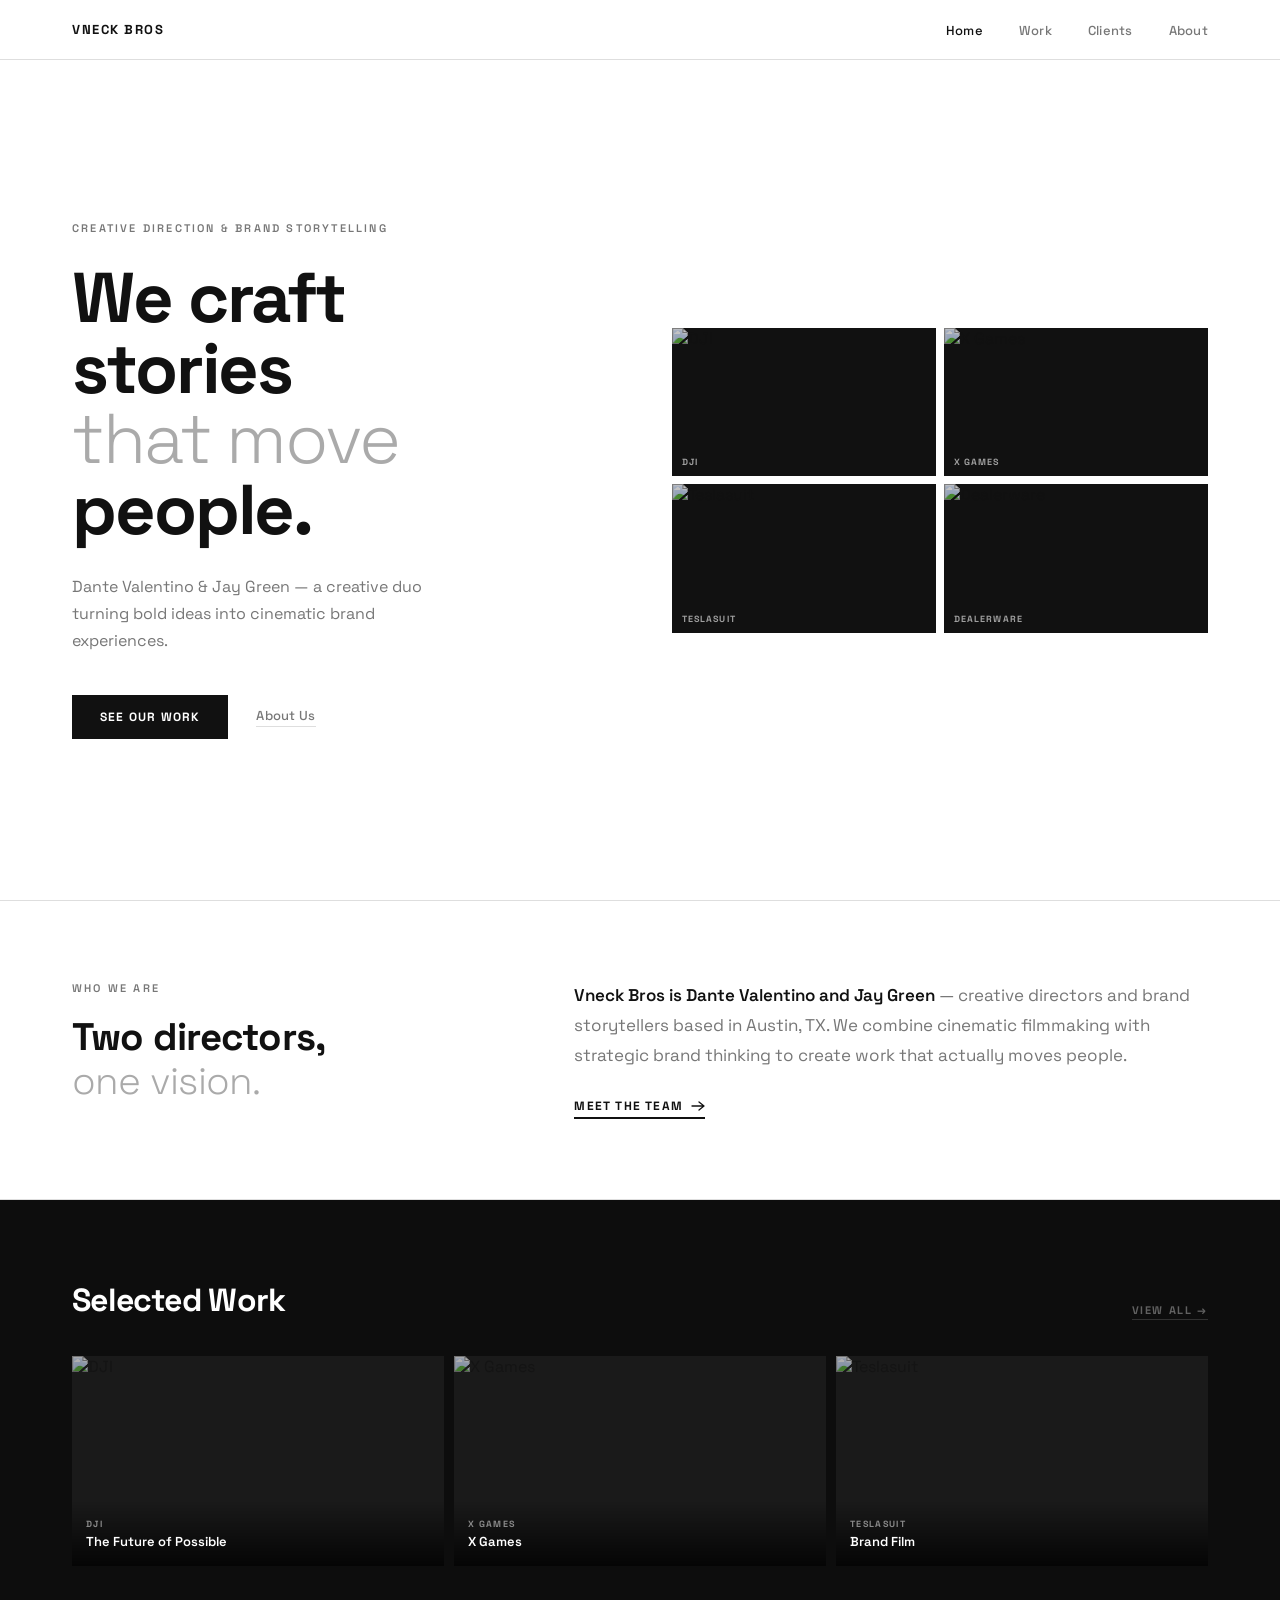
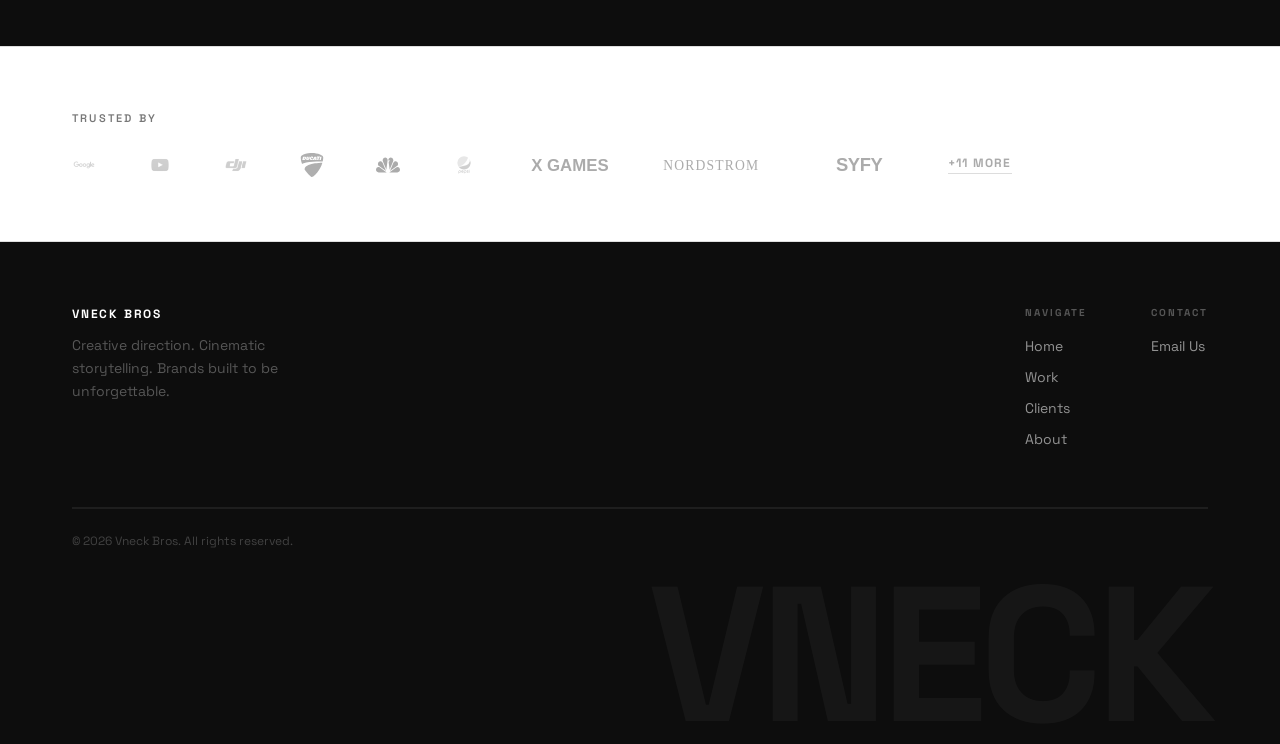
==== index.html @ 30e52bbb "Full redesign: clean minimal portfolio, remove all forms and glow effects - Complete CSS rewrite: wh" ====
<!DOCTYPE html>
<html lang="en">
<head>
  <meta charset="UTF-8">
  <meta name="viewport" content="width=device-width, initial-scale=1.0">
  <title>Vneck Bros — Creative Direction & Brand Storytelling</title>
  <meta name="description" content="Dante Valentino & Jay Green. Creative directors making brands unforgettable.">
  <link rel="stylesheet" href="assets/css/style.css">
</head>
<body>

  <nav class="nav">
    <a href="index.html" class="nav__logo">Vneck Bros</a>
    <ul class="nav__links">
      <li><a href="index.html" class="active">Home</a></li>
      <li><a href="portfolio.html">Work</a></li>
      <li><a href="clients.html">Clients</a></li>
      <li><a href="about.html">About</a></li>
    </ul>
  </nav>

  <!-- HERO -->
  <section class="hero">
    <div class="hero__left">
      <p class="hero__eyebrow fade-up">Creative Direction &amp; Brand Storytelling</p>
      <h1 class="hero__title fade-up">
        We craft<br>
        stories<br>
        <span class="thin">that move</span><br>
        people.
      </h1>
      <p class="hero__sub fade-up">Dante Valentino &amp; Jay Green — a creative duo turning bold ideas into cinematic brand experiences.</p>
      <div class="hero__cta fade-up">
        <a href="portfolio.html" class="btn-solid">See Our Work</a>
        <a href="about.html" class="btn-link">About Us</a>
      </div>
    </div>

    <!-- 2×2 video tiles -->
    <div class="hero__tiles">
      <div class="hero__tile" data-video-id="F3RugNt7uzo" data-title="The Future of Possible" data-client="DJI">
        <img src="https://img.youtube.com/vi/F3RugNt7uzo/mqdefault.jpg" alt="DJI">
        <span class="hero__tile__tag">DJI</span>
        <div class="hero__tile__play">
          <div class="hero__tile__play-btn">
            <svg width="10" height="12" viewBox="0 0 10 12" fill="white"><path d="M1 1l8 5-8 5V1z"/></svg>
          </div>
        </div>
      </div>
      <div class="hero__tile" data-video-id="HPTzClHEFZc" data-title="X Games" data-client="X Games">
        <img src="https://img.youtube.com/vi/HPTzClHEFZc/mqdefault.jpg" alt="X Games">
        <span class="hero__tile__tag">X Games</span>
        <div class="hero__tile__play">
          <div class="hero__tile__play-btn">
            <svg width="10" height="12" viewBox="0 0 10 12" fill="white"><path d="M1 1l8 5-8 5V1z"/></svg>
          </div>
        </div>
      </div>
      <div class="hero__tile" data-video-id="FllWOGpF6s0" data-title="Brand Film" data-client="Teslasuit">
        <img src="https://img.youtube.com/vi/FllWOGpF6s0/mqdefault.jpg" alt="Teslasuit">
        <span class="hero__tile__tag">Teslasuit</span>
        <div class="hero__tile__play">
          <div class="hero__tile__play-btn">
            <svg width="10" height="12" viewBox="0 0 10 12" fill="white"><path d="M1 1l8 5-8 5V1z"/></svg>
          </div>
        </div>
      </div>
      <div class="hero__tile" data-video-id="M1_N49BxUBM" data-title="Sizzle Reel" data-client="Dealerware">
        <img src="https://img.youtube.com/vi/M1_N49BxUBM/mqdefault.jpg" alt="Dealerware">
        <span class="hero__tile__tag">Dealerware</span>
        <div class="hero__tile__play">
          <div class="hero__tile__play-btn">
            <svg width="10" height="12" viewBox="0 0 10 12" fill="white"><path d="M1 1l8 5-8 5V1z"/></svg>
          </div>
        </div>
      </div>
    </div>
  </section>

  <!-- ABOUT STRIP -->
  <section class="about-strip">
    <div class="about-strip__inner">
      <div>
        <p class="sec-label fade-up">Who We Are</p>
        <h2 class="about-strip__heading fade-up">
          Two directors,<br>
          <span class="thin">one vision.</span>
        </h2>
      </div>
      <div class="about-strip__right">
        <p class="fade-up"><strong>Vneck Bros is Dante Valentino and Jay Green</strong> — creative directors and brand storytellers based in Austin, TX. We combine cinematic filmmaking with strategic brand thinking to create work that actually moves people.</p>
        <a href="about.html" class="about-strip__more fade-up">
          Meet the team
          <svg width="14" height="10" viewBox="0 0 14 10" fill="none"><path d="M1 5h12M8 1l5 4-5 4" stroke="currentColor" stroke-width="1.3" stroke-linecap="round" stroke-linejoin="round"/></svg>
        </a>
      </div>
    </div>
  </section>

  <!-- WORK (dark) -->
  <section class="work-section">
    <div class="work-section__inner">
      <div class="work-header">
        <h2 class="work-header__title">Selected Work</h2>
        <a href="portfolio.html" class="work-header__all">View All →</a>
      </div>
      <div class="work-grid">

        <div class="vcard" data-video-id="F3RugNt7uzo" data-title="The Future of Possible" data-client="DJI">
          <img src="https://img.youtube.com/vi/F3RugNt7uzo/maxresdefault.jpg" alt="DJI" loading="lazy">
          <div class="vcard__overlay">
            <div class="vcard__play-btn">
              <svg width="12" height="14" viewBox="0 0 12 14" fill="white"><path d="M1 1l10 6-10 6V1z"/></svg>
            </div>
          </div>
          <div class="vcard__info">
            <div class="vcard__client">DJI</div>
            <div class="vcard__title">The Future of Possible</div>
          </div>
        </div>

        <div class="vcard" data-video-id="HPTzClHEFZc" data-title="X Games" data-client="X Games">
          <img src="https://img.youtube.com/vi/HPTzClHEFZc/maxresdefault.jpg" alt="X Games" loading="lazy">
          <div class="vcard__overlay">
            <div class="vcard__play-btn">
              <svg width="12" height="14" viewBox="0 0 12 14" fill="white"><path d="M1 1l10 6-10 6V1z"/></svg>
            </div>
          </div>
          <div class="vcard__info">
            <div class="vcard__client">X Games</div>
            <div class="vcard__title">X Games</div>
          </div>
        </div>

        <div class="vcard" data-video-id="FllWOGpF6s0" data-title="Brand Film" data-client="Teslasuit">
          <img src="https://img.youtube.com/vi/FllWOGpF6s0/maxresdefault.jpg" alt="Teslasuit" loading="lazy">
          <div class="vcard__overlay">
            <div class="vcard__play-btn">
              <svg width="12" height="14" viewBox="0 0 12 14" fill="white"><path d="M1 1l10 6-10 6V1z"/></svg>
            </div>
          </div>
          <div class="vcard__info">
            <div class="vcard__client">Teslasuit</div>
            <div class="vcard__title">Brand Film</div>
          </div>
        </div>

      </div>
    </div>
  </section>

  <!-- CLIENTS STRIP -->
  <section class="clients-strip">
    <div class="clients-strip__inner">
      <p class="sec-label fade-up">Trusted By</p>
      <div class="clients-strip__row fade-up">
        <img src="assets/images/logos/google.jpg" alt="Google">
        <img src="assets/images/logos/youtube.jpg" alt="YouTube">
        <img src="assets/images/logos/dji.jpg" alt="DJI">
        <img src="assets/images/logos/ducati.svg" alt="Ducati">
        <img src="assets/images/logos/nbc.svg" alt="NBC">
        <img src="assets/images/logos/pepsi.jpg" alt="Pepsi">
        <img src="assets/images/logos/xgames.svg" alt="X Games">
        <img src="assets/images/logos/nordstrom.svg" alt="Nordstrom">
        <img src="assets/images/logos/syfy.svg" alt="Syfy">
        <a href="clients.html" style="font-size:12px;font-weight:700;letter-spacing:0.1em;text-transform:uppercase;color:#aaa;white-space:nowrap;border-bottom:1px solid #ddd;padding-bottom:2px;">+11 more</a>
      </div>
    </div>
  </section>

  <!-- FOOTER -->
  <footer class="footer">
    <div class="footer__inner">
      <div class="footer__top">
        <div>
          <div class="footer__brand">Vneck Bros</div>
          <p class="footer__tagline">Creative direction. Cinematic storytelling. Brands built to be unforgettable.</p>
        </div>
        <div class="footer__cols">
          <div class="footer__col">
            <h4>Navigate</h4>
            <ul>
              <li><a href="index.html">Home</a></li>
              <li><a href="portfolio.html">Work</a></li>
              <li><a href="clients.html">Clients</a></li>
              <li><a href="about.html">About</a></li>
            </ul>
          </div>
          <div class="footer__col">
            <h4>Contact</h4>
            <ul>
              <li><a href="mailto:dantevalentino.tv@gmail.com">Email Us</a></li>
            </ul>
          </div>
        </div>
      </div>
      <div class="footer__bottom">
        <p class="footer__copy">&copy; 2026 Vneck Bros. All rights reserved.</p>
      </div>
    </div>
    <div class="footer__wordmark">VNECK</div>
  </footer>

  <!-- VIDEO MODAL -->
  <div class="modal-overlay" id="videoModal">
    <div class="modal">
      <button class="modal__close" id="modalClose">
        <svg width="14" height="14" viewBox="0 0 14 14" fill="none"><path d="M1 1l12 12M13 1L1 13" stroke="currentColor" stroke-width="1.5" stroke-linecap="round"/></svg>
      </button>
      <div class="modal__video">
        <iframe id="modalIframe" allowfullscreen allow="autoplay; fullscreen"></iframe>
      </div>
      <div class="modal__meta">
        <span id="modalTitle" class="modal__title"></span>
        <span id="modalClient" class="modal__client"></span>
      </div>
    </div>
  </div>

  <script src="assets/js/main.js"></script>
</body>
</html>
---- assets/css/style.css ----
/* ============================================
   VNECK BROS — CLEAN PORTFOLIO
   ============================================ */

@import url('https://fonts.googleapis.com/css2?family=Space+Grotesk:wght@300;400;500;600;700&display=swap');

:root {
  --black: #111;
  --white: #fff;
  --off: #f6f6f4;
  --muted: #777;
  --border: #dedede;
  --dark: #0d0d0d;
  --font: 'Space Grotesk', system-ui, sans-serif;
  --max-w: 1260px;
  --nav-h: 60px;
  --pad: 72px;
}

/* RESET */
*, *::before, *::after { box-sizing: border-box; margin: 0; padding: 0; }
html { font-size: 16px; scroll-behavior: smooth; }
body {
  font-family: var(--font);
  color: var(--black);
  background: var(--white);
  -webkit-font-smoothing: antialiased;
  overflow-x: hidden;
}
a { color: inherit; text-decoration: none; }
img { display: block; max-width: 100%; }
button { font-family: var(--font); cursor: pointer; border: none; background: none; }

/* ============================================
   NAV
   ============================================ */

.nav {
  position: fixed;
  top: 0; left: 0; right: 0;
  z-index: 100;
  height: var(--nav-h);
  display: flex;
  align-items: center;
  justify-content: space-between;
  padding: 0 var(--pad);
  background: rgba(255,255,255,0.97);
  backdrop-filter: blur(8px);
  border-bottom: 1px solid var(--border);
}

.nav__logo {
  font-size: 13px;
  font-weight: 700;
  letter-spacing: 0.12em;
  text-transform: uppercase;
}

.nav__links {
  display: flex;
  gap: 36px;
  list-style: none;
}

.nav__links a {
  font-size: 13px;
  font-weight: 500;
  color: var(--muted);
  letter-spacing: 0.02em;
  transition: color 0.2s;
}

.nav__links a:hover,
.nav__links a.active {
  color: var(--black);
}

/* ============================================
   HOME HERO
   ============================================ */

.hero {
  min-height: 100vh;
  display: grid;
  grid-template-columns: 1fr 1fr;
  align-items: center;
  gap: 64px;
  padding: calc(var(--nav-h) + 80px) var(--pad) 80px;
  max-width: calc(var(--max-w) + var(--pad) * 2);
  margin: 0 auto;
}

.hero__eyebrow {
  font-size: 11px;
  font-weight: 600;
  letter-spacing: 0.2em;
  text-transform: uppercase;
  color: var(--muted);
  margin-bottom: 28px;
}

.hero__title {
  font-size: clamp(52px, 5.5vw, 88px);
  font-weight: 700;
  line-height: 1.0;
  letter-spacing: -0.03em;
}

.hero__title .thin {
  font-weight: 300;
  color: #aaa;
}

.hero__sub {
  margin-top: 28px;
  font-size: 16px;
  color: var(--muted);
  line-height: 1.7;
  max-width: 360px;
}

.hero__cta {
  margin-top: 40px;
  display: flex;
  align-items: center;
  gap: 28px;
}

.btn-solid {
  display: inline-flex;
  align-items: center;
  gap: 8px;
  font-size: 12px;
  font-weight: 700;
  letter-spacing: 0.1em;
  text-transform: uppercase;
  background: var(--black);
  color: var(--white);
  padding: 14px 28px;
  transition: background 0.2s;
}

.btn-solid:hover { background: #333; }

.btn-link {
  font-size: 13px;
  font-weight: 500;
  color: var(--muted);
  letter-spacing: 0.02em;
  border-bottom: 1px solid var(--border);
  padding-bottom: 2px;
  transition: color 0.2s, border-color 0.2s;
}

.btn-link:hover { color: var(--black); border-color: var(--black); }

/* Hero right: 2x2 video tiles */
.hero__tiles {
  display: grid;
  grid-template-columns: 1fr 1fr;
  gap: 8px;
}

.hero__tile {
  position: relative;
  aspect-ratio: 16/9;
  overflow: hidden;
  cursor: pointer;
  background: #111;
}

.hero__tile img {
  width: 100%; height: 100%;
  object-fit: cover;
  opacity: 0.75;
  transition: opacity 0.3s, transform 0.45s;
}

.hero__tile:hover img { opacity: 1; transform: scale(1.05); }

.hero__tile__tag {
  position: absolute;
  bottom: 8px; left: 10px;
  font-size: 9px;
  font-weight: 700;
  letter-spacing: 0.12em;
  text-transform: uppercase;
  color: rgba(255,255,255,0.6);
}

.hero__tile__play {
  position: absolute;
  inset: 0;
  display: flex;
  align-items: center;
  justify-content: center;
  opacity: 0;
  transition: opacity 0.3s;
}

.hero__tile:hover .hero__tile__play { opacity: 1; }

.hero__tile__play-btn {
  width: 40px; height: 40px;
  border-radius: 50%;
  background: rgba(255,255,255,0.18);
  backdrop-filter: blur(8px);
  display: flex;
  align-items: center;
  justify-content: center;
}

/* ============================================
   SECTION LABEL
   ============================================ */

.sec-label {
  font-size: 11px;
  font-weight: 600;
  letter-spacing: 0.2em;
  text-transform: uppercase;
  color: var(--muted);
  margin-bottom: 20px;
}

/* ============================================
   ABOUT STRIP
   ============================================ */

.about-strip {
  border-top: 1px solid var(--border);
  border-bottom: 1px solid var(--border);
  padding: 80px var(--pad);
}

.about-strip__inner {
  max-width: var(--max-w);
  margin: 0 auto;
  display: grid;
  grid-template-columns: 1fr 1.5fr;
  gap: 80px;
  align-items: start;
}

.about-strip__heading {
  font-size: clamp(28px, 3vw, 44px);
  font-weight: 700;
  letter-spacing: -0.02em;
  line-height: 1.15;
}

.about-strip__heading .thin { font-weight: 300; color: #aaa; }

.about-strip__right p {
  font-size: 17px;
  line-height: 1.75;
  color: var(--muted);
}

.about-strip__right p strong { color: var(--black); font-weight: 600; }

.about-strip__more {
  display: inline-flex;
  align-items: center;
  gap: 8px;
  margin-top: 28px;
  font-size: 12px;
  font-weight: 700;
  letter-spacing: 0.1em;
  text-transform: uppercase;
  border-bottom: 2px solid var(--black);
  padding-bottom: 3px;
  transition: opacity 0.2s;
}

.about-strip__more:hover { opacity: 0.5; }

/* ============================================
   WORK SECTION (dark)
   ============================================ */

.work-section {
  background: var(--dark);
  padding: 80px var(--pad);
}

.work-section__inner {
  max-width: var(--max-w);
  margin: 0 auto;
}

.work-header {
  display: flex;
  justify-content: space-between;
  align-items: flex-end;
  margin-bottom: 36px;
}

.work-header__title {
  font-size: clamp(22px, 2.5vw, 36px);
  font-weight: 700;
  color: #fff;
  letter-spacing: -0.02em;
}

.work-header__all {
  font-size: 11px;
  font-weight: 700;
  letter-spacing: 0.15em;
  text-transform: uppercase;
  color: rgba(255,255,255,0.35);
  border-bottom: 1px solid rgba(255,255,255,0.15);
  padding-bottom: 2px;
  transition: color 0.2s;
}

.work-header__all:hover { color: rgba(255,255,255,0.8); }

.work-grid {
  display: grid;
  grid-template-columns: repeat(3, 1fr);
  gap: 10px;
}

/* ============================================
   VIDEO CARD
   ============================================ */

.vcard {
  position: relative;
  aspect-ratio: 16/9;
  overflow: hidden;
  cursor: pointer;
  background: #1a1a1a;
}

.vcard img {
  width: 100%; height: 100%;
  object-fit: cover;
  opacity: 0.65;
  transition: opacity 0.3s, transform 0.5s;
}

.vcard:hover img { opacity: 1; transform: scale(1.04); }

.vcard__overlay {
  position: absolute;
  inset: 0;
  display: flex;
  align-items: center;
  justify-content: center;
  opacity: 0;
  transition: opacity 0.3s;
}

.vcard:hover .vcard__overlay { opacity: 1; }

.vcard__play-btn {
  width: 52px; height: 52px;
  border-radius: 50%;
  background: rgba(255,255,255,0.15);
  backdrop-filter: blur(12px);
  border: 1px solid rgba(255,255,255,0.2);
  display: flex;
  align-items: center;
  justify-content: center;
}

.vcard__info {
  position: absolute;
  bottom: 0; left: 0; right: 0;
  padding: 16px 14px;
  background: linear-gradient(transparent, rgba(0,0,0,0.8));
}

.vcard__client {
  font-size: 9px;
  font-weight: 700;
  letter-spacing: 0.15em;
  text-transform: uppercase;
  color: rgba(255,255,255,0.5);
  margin-bottom: 3px;
}

.vcard__title {
  font-size: 13px;
  font-weight: 600;
  color: #fff;
}

/* ============================================
   CLIENTS STRIP (home)
   ============================================ */

.clients-strip {
  padding: 64px var(--pad);
  border-top: 1px solid var(--border);
  border-bottom: 1px solid var(--border);
}

.clients-strip__inner {
  max-width: var(--max-w);
  margin: 0 auto;
}

.clients-strip__row {
  display: flex;
  flex-wrap: wrap;
  gap: 24px 52px;
  align-items: center;
  margin-top: 28px;
}

.clients-strip__row img {
  height: 24px;
  width: auto;
  filter: grayscale(1) opacity(0.38);
  transition: filter 0.25s;
}

.clients-strip__row img:hover {
  filter: grayscale(1) opacity(0.7);
}

/* ============================================
   PAGE HERO (inner pages)
   ============================================ */

.page-hero {
  padding: calc(var(--nav-h) + 80px) var(--pad) 64px;
  border-bottom: 1px solid var(--border);
}

.page-hero__inner {
  max-width: var(--max-w);
  margin: 0 auto;
}

.page-hero__title {
  font-size: clamp(48px, 7vw, 108px);
  font-weight: 700;
  letter-spacing: -0.03em;
  line-height: 1.0;
  max-width: 900px;
}

.page-hero__title .thin {
  font-weight: 300;
  color: #bbb;
}

.page-hero__sub {
  margin-top: 20px;
  font-size: 16px;
  color: var(--muted);
  max-width: 480px;
  line-height: 1.65;
}

/* ============================================
   PORTFOLIO FULL GRID
   ============================================ */

.portfolio-section {
  background: var(--dark);
  padding: 60px var(--pad);
}

.portfolio-section__inner {
  max-width: var(--max-w);
  margin: 0 auto;
}

.port-grid {
  display: grid;
  grid-template-columns: repeat(2, 1fr);
  gap: 10px;
}

/* ============================================
   LOGO GRID (clients page)
   ============================================ */

.logo-section {
  padding: 72px var(--pad) 96px;
}

.logo-section__inner {
  max-width: var(--max-w);
  margin: 0 auto;
}

.logo-grid {
  display: grid;
  grid-template-columns: repeat(4, 1fr);
  border-top: 1px solid var(--border);
  border-left: 1px solid var(--border);
  margin-top: 48px;
}

.logo-cell {
  display: flex;
  align-items: center;
  justify-content: center;
  padding: 40px 32px;
  border-right: 1px solid var(--border);
  border-bottom: 1px solid var(--border);
  min-height: 110px;
}

.logo-cell img {
  max-width: 120px;
  max-height: 42px;
  width: auto;
  height: auto;
  filter: grayscale(1) opacity(0.45);
  transition: filter 0.25s;
}

.logo-cell:hover img {
  filter: grayscale(1) opacity(0.8);
}

/* ============================================
   ABOUT PAGE — TEAM
   ============================================ */

.team-section {
  padding: 80px var(--pad) 100px;
}

.team-section__inner {
  max-width: var(--max-w);
  margin: 0 auto;
}

.team-intro {
  max-width: 700px;
  margin-bottom: 72px;
}

.team-intro__text {
  font-size: clamp(18px, 2.2vw, 24px);
  line-height: 1.7;
  color: var(--muted);
}

.team-intro__text strong { color: var(--black); font-weight: 600; }

.team-grid {
  display: grid;
  grid-template-columns: 1fr 1fr;
  gap: 48px;
}

.team-member__photo {
  aspect-ratio: 3/4;
  background: var(--off);
  overflow: hidden;
  margin-bottom: 22px;
}

.team-member__photo img {
  width: 100%; height: 100%;
  object-fit: cover;
  object-position: center top;
}

.team-member__name {
  font-size: 22px;
  font-weight: 700;
  letter-spacing: -0.01em;
  margin-bottom: 4px;
}

.team-member__role {
  font-size: 11px;
  font-weight: 700;
  letter-spacing: 0.16em;
  text-transform: uppercase;
  color: var(--muted);
  margin-bottom: 16px;
}

.team-member__bio {
  font-size: 15px;
  line-height: 1.8;
  color: var(--muted);
}

/* ============================================
   FOOTER
   ============================================ */

.footer {
  background: var(--dark);
  padding: 64px var(--pad) 0;
  color: #fff;
  overflow: hidden;
}

.footer__inner {
  max-width: var(--max-w);
  margin: 0 auto;
}

.footer__top {
  display: flex;
  justify-content: space-between;
  align-items: flex-start;
  padding-bottom: 48px;
  border-bottom: 1px solid rgba(255,255,255,0.07);
}

.footer__brand {
  font-size: 12px;
  font-weight: 700;
  letter-spacing: 0.15em;
  text-transform: uppercase;
  margin-bottom: 12px;
}

.footer__tagline {
  font-size: 14px;
  color: rgba(255,255,255,0.3);
  line-height: 1.65;
  max-width: 240px;
}

.footer__cols {
  display: flex;
  gap: 64px;
}

.footer__col h4 {
  font-size: 10px;
  font-weight: 700;
  letter-spacing: 0.2em;
  text-transform: uppercase;
  color: rgba(255,255,255,0.3);
  margin-bottom: 16px;
}

.footer__col ul { list-style: none; }
.footer__col li { margin-bottom: 10px; }

.footer__col a {
  font-size: 14px;
  color: rgba(255,255,255,0.55);
  transition: color 0.2s;
}

.footer__col a:hover { color: #fff; }

.footer__bottom {
  display: flex;
  justify-content: space-between;
  align-items: center;
  padding: 24px 0;
  border-top: 1px solid rgba(255,255,255,0.07);
}

.footer__copy {
  font-size: 12px;
  color: rgba(255,255,255,0.22);
}

.footer__wordmark {
  font-size: clamp(80px, 15vw, 200px);
  font-weight: 700;
  letter-spacing: -0.04em;
  color: rgba(255,255,255,0.04);
  line-height: 0.85;
  text-align: right;
  user-select: none;
  padding-bottom: 8px;
}

/* ============================================
   VIDEO MODAL
   ============================================ */

.modal-overlay {
  position: fixed;
  inset: 0;
  z-index: 200;
  background: rgba(0,0,0,0.93);
  display: flex;
  align-items: center;
  justify-content: center;
  opacity: 0;
  pointer-events: none;
  transition: opacity 0.25s;
}

.modal-overlay.open {
  opacity: 1;
  pointer-events: all;
}

.modal {
  width: 90vw;
  max-width: 1000px;
}

.modal__close {
  display: flex;
  margin-left: auto;
  margin-bottom: 14px;
  width: 36px; height: 36px;
  align-items: center;
  justify-content: center;
  color: rgba(255,255,255,0.5);
  transition: color 0.2s;
}

.modal__close:hover { color: #fff; }

.modal__video {
  aspect-ratio: 16/9;
  background: #000;
}

.modal__video iframe {
  width: 100%; height: 100%;
  border: none;
}

.modal__meta {
  display: flex;
  justify-content: space-between;
  align-items: center;
  padding: 12px 0;
}

.modal__title { font-size: 14px; font-weight: 600; color: #fff; }

.modal__client {
  font-size: 11px;
  color: rgba(255,255,255,0.35);
  letter-spacing: 0.1em;
  text-transform: uppercase;
}

/* ============================================
   SCROLL ANIMATIONS
   ============================================ */

.fade-up {
  opacity: 0;
  transform: translateY(20px);
  transition: opacity 0.65s ease, transform 0.65s ease;
}

.fade-up.visible {
  opacity: 1;
  transform: translateY(0);
}

/* ============================================
   RESPONSIVE
   ============================================ */

@media (max-width: 960px) {
  :root { --pad: 28px; }

  .hero {
    grid-template-columns: 1fr;
    min-height: auto;
    padding-top: calc(var(--nav-h) + 48px);
    padding-bottom: 56px;
    gap: 40px;
  }

  .hero__tiles { display: none; }
  .about-strip__inner { grid-template-columns: 1fr; gap: 32px; }
  .work-grid { grid-template-columns: 1fr 1fr; }
  .port-grid { grid-template-columns: 1fr; }
  .logo-grid { grid-template-columns: repeat(2, 1fr); }
  .team-grid { grid-template-columns: 1fr; }
  .footer__top { flex-direction: column; gap: 40px; }
  .footer__cols { flex-direction: column; gap: 32px; }
  .footer__bottom { flex-direction: column; gap: 12px; align-items: flex-start; }
}

@media (max-width: 580px) {
  .work-grid { grid-template-columns: 1fr; }
  .logo-grid { grid-template-columns: repeat(2, 1fr); }
  .logo-cell { padding: 24px 16px; min-height: 80px; }
  .logo-cell img { max-width: 90px; max-height: 32px; }
  .nav__links { display: none; }
}
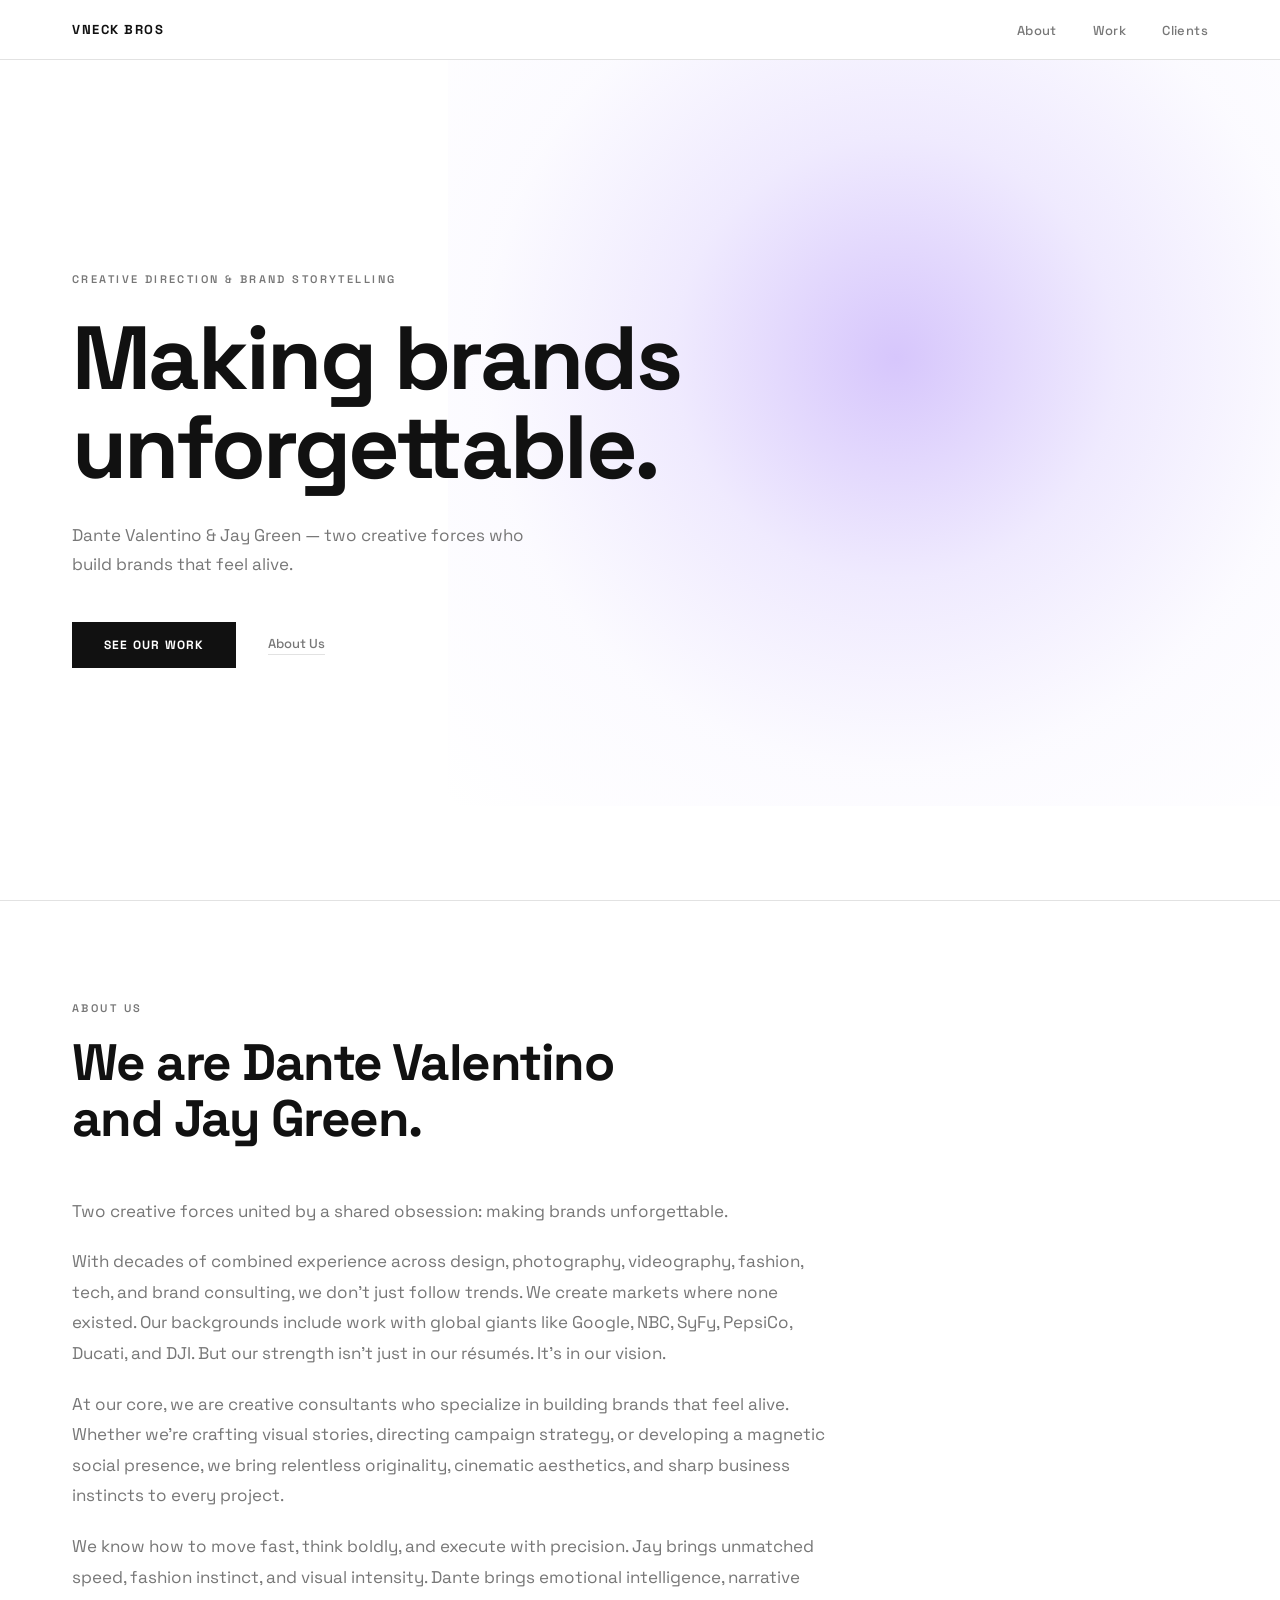
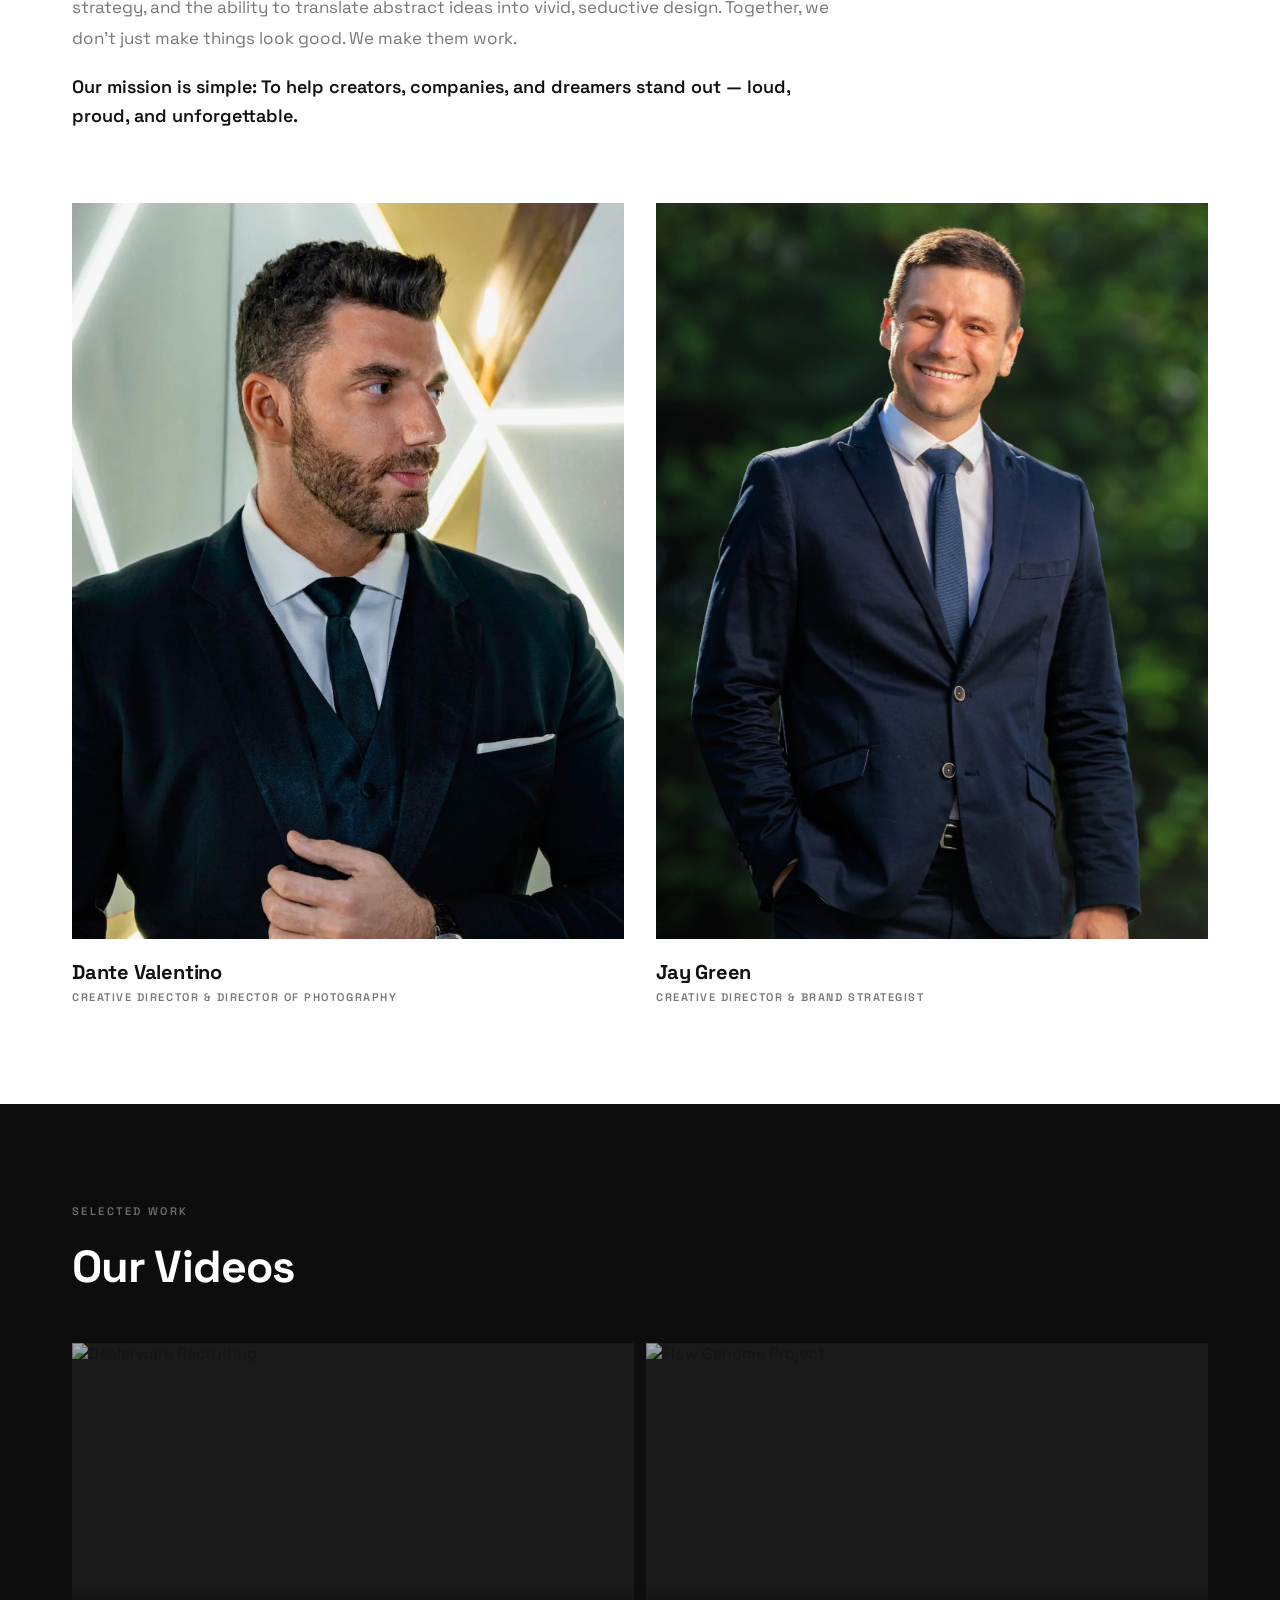
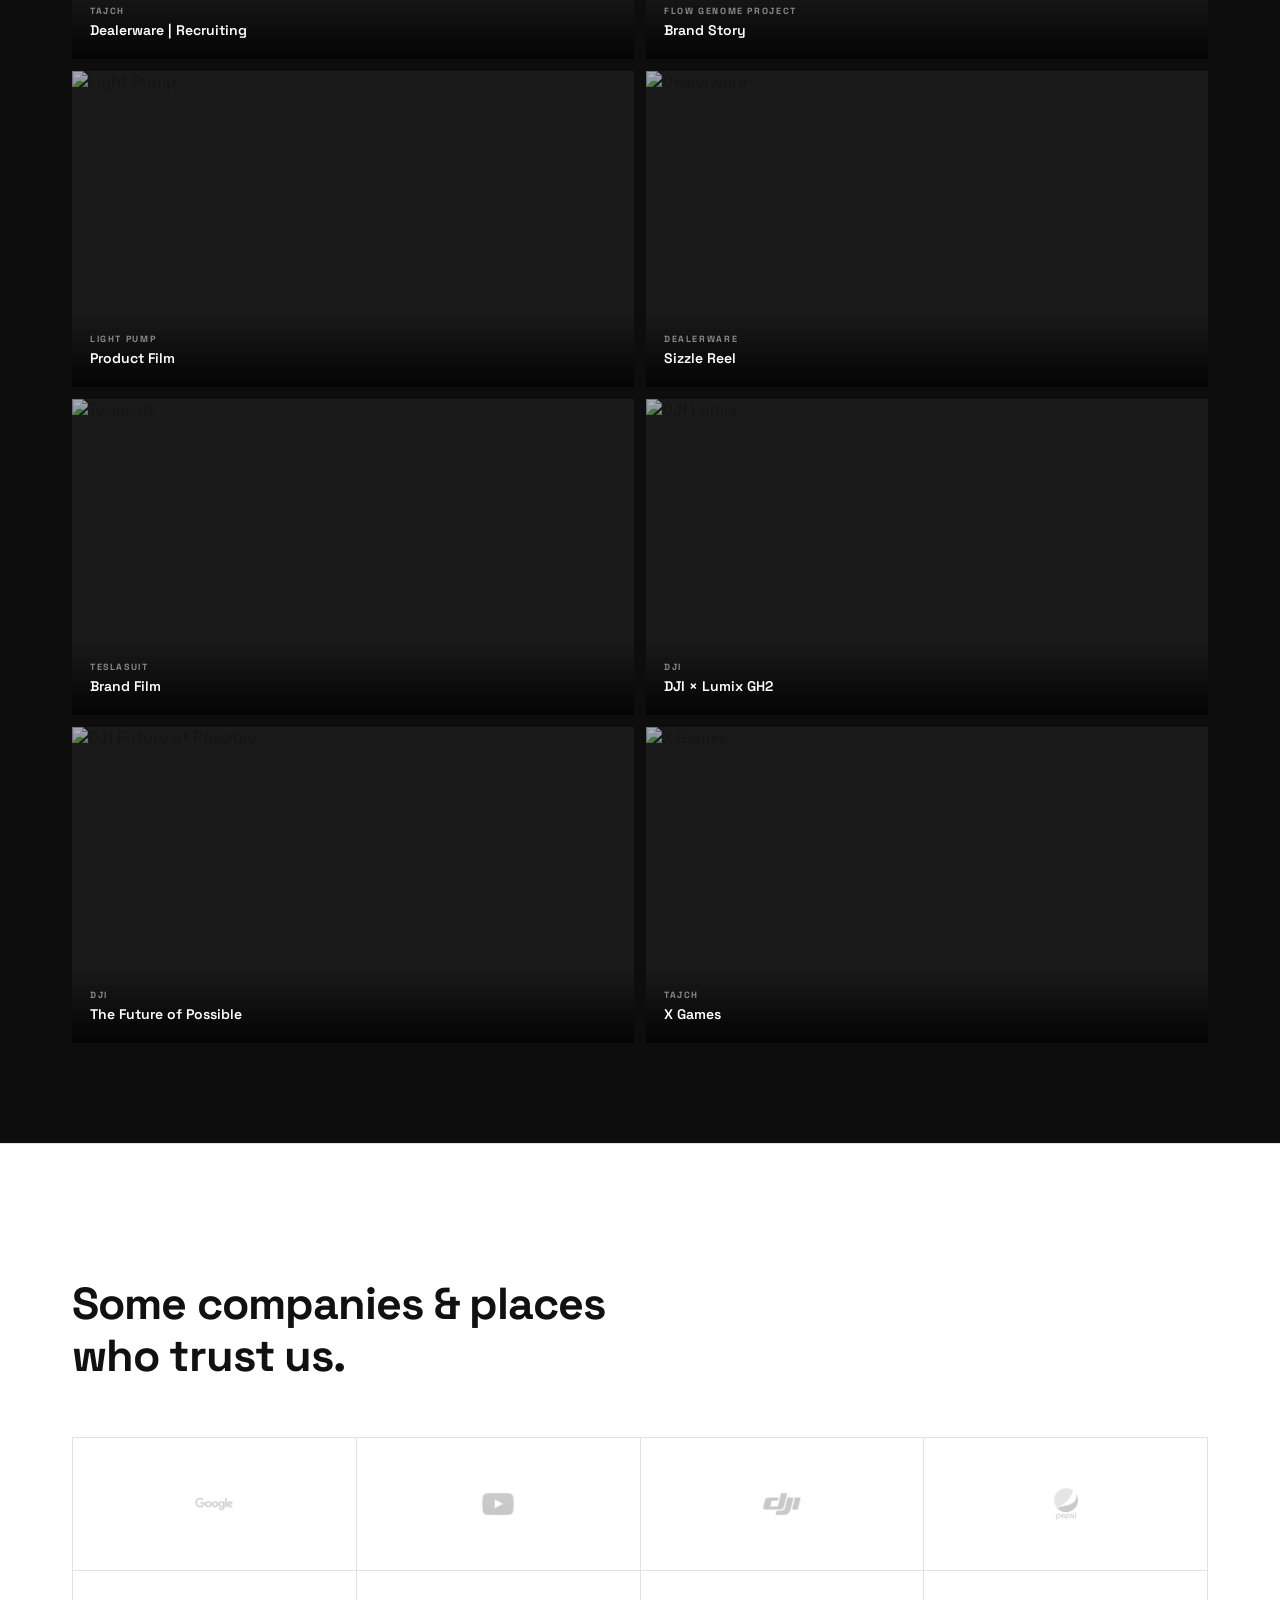
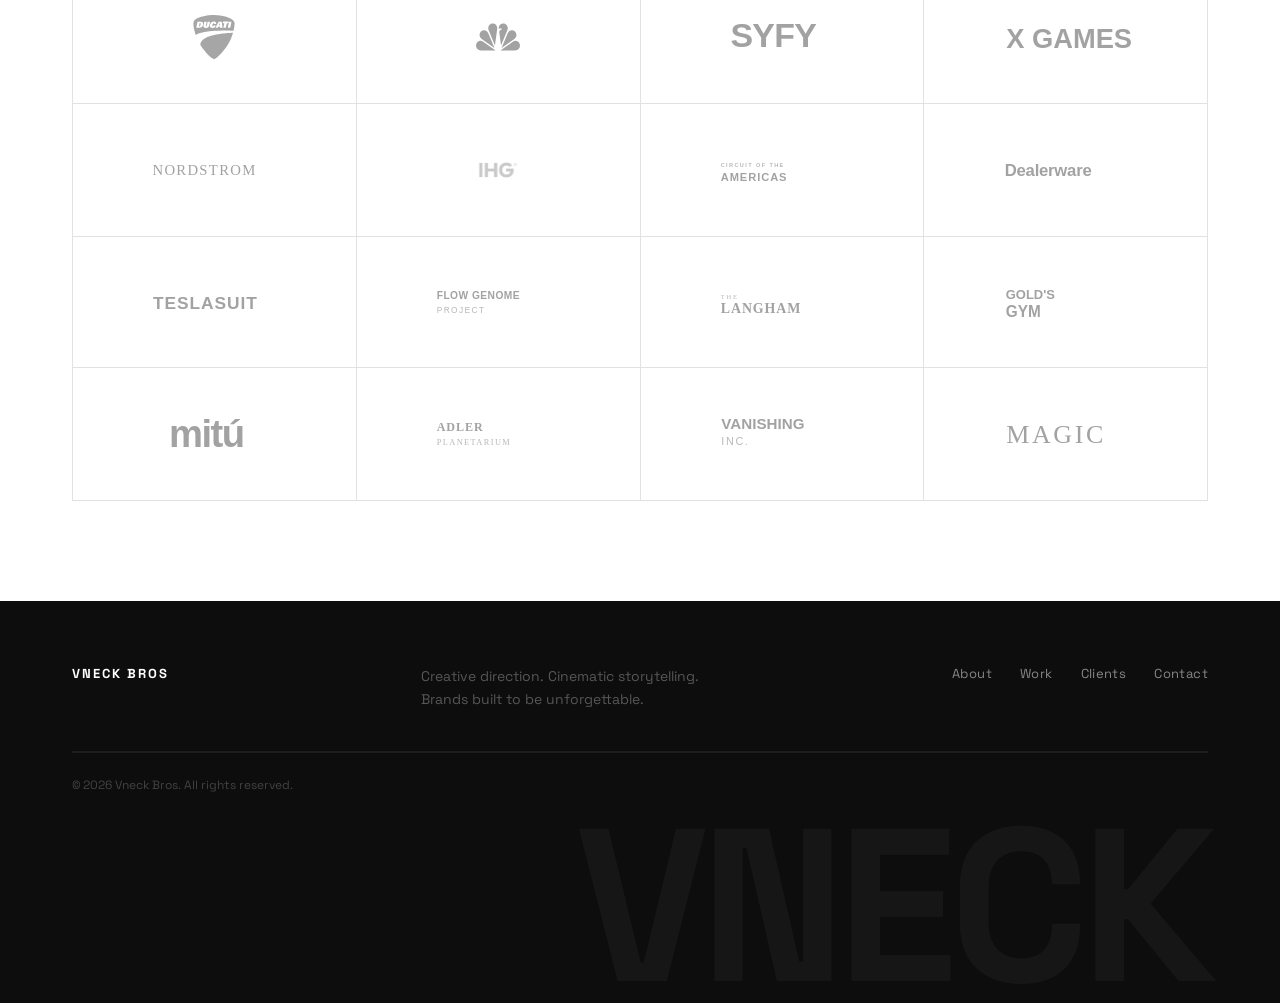
==== commit b655e390: "Rebuild as single landing page with purple glow hero - Single index.html with all sections: Hero, Ab" ====
--- a/index.html
+++ b/index.html
@@ -9,108 +9,153 @@
 </head>
 <body>
 
-  <nav class="nav">
-    <a href="index.html" class="nav__logo">Vneck Bros</a>
+  <!-- NAV -->
+  <nav class="nav" id="nav">
+    <a href="#hero" class="nav__logo">Vneck Bros</a>
     <ul class="nav__links">
-      <li><a href="index.html" class="active">Home</a></li>
-      <li><a href="portfolio.html">Work</a></li>
-      <li><a href="clients.html">Clients</a></li>
-      <li><a href="about.html">About</a></li>
+      <li><a href="#about">About</a></li>
+      <li><a href="#work">Work</a></li>
+      <li><a href="#clients">Clients</a></li>
     </ul>
   </nav>
 
   <!-- HERO -->
-  <section class="hero">
-    <div class="hero__left">
+  <section class="hero" id="hero">
+    <div class="hero__glow"></div>
+    <div class="hero__inner">
       <p class="hero__eyebrow fade-up">Creative Direction &amp; Brand Storytelling</p>
       <h1 class="hero__title fade-up">
-        We craft<br>
-        stories<br>
-        <span class="thin">that move</span><br>
-        people.
+        Making brands<br>unforgettable.
       </h1>
-      <p class="hero__sub fade-up">Dante Valentino &amp; Jay Green — a creative duo turning bold ideas into cinematic brand experiences.</p>
-      <div class="hero__cta fade-up">
-        <a href="portfolio.html" class="btn-solid">See Our Work</a>
-        <a href="about.html" class="btn-link">About Us</a>
-      </div>
-    </div>
-
-    <!-- 2×2 video tiles -->
-    <div class="hero__tiles">
-      <div class="hero__tile" data-video-id="F3RugNt7uzo" data-title="The Future of Possible" data-client="DJI">
-        <img src="https://img.youtube.com/vi/F3RugNt7uzo/mqdefault.jpg" alt="DJI">
-        <span class="hero__tile__tag">DJI</span>
-        <div class="hero__tile__play">
-          <div class="hero__tile__play-btn">
-            <svg width="10" height="12" viewBox="0 0 10 12" fill="white"><path d="M1 1l8 5-8 5V1z"/></svg>
-          </div>
-        </div>
-      </div>
-      <div class="hero__tile" data-video-id="HPTzClHEFZc" data-title="X Games" data-client="X Games">
-        <img src="https://img.youtube.com/vi/HPTzClHEFZc/mqdefault.jpg" alt="X Games">
-        <span class="hero__tile__tag">X Games</span>
-        <div class="hero__tile__play">
-          <div class="hero__tile__play-btn">
-            <svg width="10" height="12" viewBox="0 0 10 12" fill="white"><path d="M1 1l8 5-8 5V1z"/></svg>
-          </div>
-        </div>
-      </div>
-      <div class="hero__tile" data-video-id="FllWOGpF6s0" data-title="Brand Film" data-client="Teslasuit">
-        <img src="https://img.youtube.com/vi/FllWOGpF6s0/mqdefault.jpg" alt="Teslasuit">
-        <span class="hero__tile__tag">Teslasuit</span>
-        <div class="hero__tile__play">
-          <div class="hero__tile__play-btn">
-            <svg width="10" height="12" viewBox="0 0 10 12" fill="white"><path d="M1 1l8 5-8 5V1z"/></svg>
-          </div>
-        </div>
-      </div>
-      <div class="hero__tile" data-video-id="M1_N49BxUBM" data-title="Sizzle Reel" data-client="Dealerware">
-        <img src="https://img.youtube.com/vi/M1_N49BxUBM/mqdefault.jpg" alt="Dealerware">
-        <span class="hero__tile__tag">Dealerware</span>
-        <div class="hero__tile__play">
-          <div class="hero__tile__play-btn">
-            <svg width="10" height="12" viewBox="0 0 10 12" fill="white"><path d="M1 1l8 5-8 5V1z"/></svg>
-          </div>
-        </div>
-      </div>
-    </div>
-  </section>
-
-  <!-- ABOUT STRIP -->
-  <section class="about-strip">
-    <div class="about-strip__inner">
-      <div>
-        <p class="sec-label fade-up">Who We Are</p>
-        <h2 class="about-strip__heading fade-up">
-          Two directors,<br>
-          <span class="thin">one vision.</span>
-        </h2>
-      </div>
-      <div class="about-strip__right">
-        <p class="fade-up"><strong>Vneck Bros is Dante Valentino and Jay Green</strong> — creative directors and brand storytellers based in Austin, TX. We combine cinematic filmmaking with strategic brand thinking to create work that actually moves people.</p>
-        <a href="about.html" class="about-strip__more fade-up">
-          Meet the team
-          <svg width="14" height="10" viewBox="0 0 14 10" fill="none"><path d="M1 5h12M8 1l5 4-5 4" stroke="currentColor" stroke-width="1.3" stroke-linecap="round" stroke-linejoin="round"/></svg>
-        </a>
-      </div>
-    </div>
-  </section>
-
-  <!-- WORK (dark) -->
-  <section class="work-section">
-    <div class="work-section__inner">
-      <div class="work-header">
-        <h2 class="work-header__title">Selected Work</h2>
-        <a href="portfolio.html" class="work-header__all">View All →</a>
-      </div>
-      <div class="work-grid">
+      <p class="hero__sub fade-up">Dante Valentino &amp; Jay Green — two creative forces who build brands that feel alive.</p>
+      <div class="hero__actions fade-up">
+        <a href="#work" class="hero__btn">See Our Work</a>
+        <a href="#about" class="hero__link">About Us</a>
+      </div>
+    </div>
+  </section>
+
+  <!-- ABOUT -->
+  <section class="about" id="about">
+    <div class="about__inner">
+      <p class="sec-label fade-up">About Us</p>
+      <h2 class="about__heading fade-up">We are Dante Valentino<br>and Jay Green.</h2>
+      <div class="about__body fade-up">
+        <p>Two creative forces united by a shared obsession: making brands unforgettable.</p>
+        <p>With decades of combined experience across design, photography, videography, fashion, tech, and brand consulting, we don't just follow trends. We create markets where none existed. Our backgrounds include work with global giants like Google, NBC, SyFy, PepsiCo, Ducati, and DJI. But our strength isn't just in our résumés. It's in our vision.</p>
+        <p>At our core, we are creative consultants who specialize in building brands that feel alive. Whether we're crafting visual stories, directing campaign strategy, or developing a magnetic social presence, we bring relentless originality, cinematic aesthetics, and sharp business instincts to every project.</p>
+        <p>We know how to move fast, think boldly, and execute with precision. Jay brings unmatched speed, fashion instinct, and visual intensity. Dante brings emotional intelligence, narrative strategy, and the ability to translate abstract ideas into vivid, seductive design. Together, we don't just make things look good. We make them work.</p>
+        <p class="about__mission">Our mission is simple: To help creators, companies, and dreamers stand out — loud, proud, and unforgettable.</p>
+      </div>
+      <div class="team-grid fade-up">
+        <div class="team-card">
+          <div class="team-card__photo">
+            <img src="assets/images/dante.jpg" alt="Dante Valentino">
+          </div>
+          <div class="team-card__name">Dante Valentino</div>
+          <div class="team-card__role">Creative Director &amp; Director of Photography</div>
+        </div>
+        <div class="team-card">
+          <div class="team-card__photo">
+            <img src="assets/images/jay.jpg" alt="Jay Green">
+          </div>
+          <div class="team-card__name">Jay Green</div>
+          <div class="team-card__role">Creative Director &amp; Brand Strategist</div>
+        </div>
+      </div>
+    </div>
+  </section>
+
+  <!-- WORK -->
+  <section class="work" id="work">
+    <div class="work__inner">
+      <p class="sec-label sec-label--light fade-up">Selected Work</p>
+      <h2 class="work__heading fade-up">Our Videos</h2>
+      <div class="video-grid">
+
+        <div class="vcard" data-video-id="AiTJDPgz6IY" data-title="Dealerware | Recruiting" data-client="TAJCH">
+          <img src="https://img.youtube.com/vi/AiTJDPgz6IY/maxresdefault.jpg" alt="Dealerware Recruiting" loading="lazy">
+          <div class="vcard__overlay">
+            <div class="vcard__play-btn">
+              <svg width="14" height="16" viewBox="0 0 14 16" fill="white"><path d="M1 1l12 7-12 7V1z"/></svg>
+            </div>
+          </div>
+          <div class="vcard__info">
+            <div class="vcard__client">TAJCH</div>
+            <div class="vcard__title">Dealerware | Recruiting</div>
+          </div>
+        </div>
+
+        <div class="vcard" data-video-id="U8KdZz7D7ss" data-title="Brand Story" data-client="Flow Genome Project">
+          <img src="https://img.youtube.com/vi/U8KdZz7D7ss/maxresdefault.jpg" alt="Flow Genome Project" loading="lazy">
+          <div class="vcard__overlay">
+            <div class="vcard__play-btn">
+              <svg width="14" height="16" viewBox="0 0 14 16" fill="white"><path d="M1 1l12 7-12 7V1z"/></svg>
+            </div>
+          </div>
+          <div class="vcard__info">
+            <div class="vcard__client">Flow Genome Project</div>
+            <div class="vcard__title">Brand Story</div>
+          </div>
+        </div>
+
+        <div class="vcard" data-video-id="JA8Fkfn2A6c" data-title="Product Film" data-client="Light Pump">
+          <img src="https://img.youtube.com/vi/JA8Fkfn2A6c/maxresdefault.jpg" alt="Light Pump" loading="lazy">
+          <div class="vcard__overlay">
+            <div class="vcard__play-btn">
+              <svg width="14" height="16" viewBox="0 0 14 16" fill="white"><path d="M1 1l12 7-12 7V1z"/></svg>
+            </div>
+          </div>
+          <div class="vcard__info">
+            <div class="vcard__client">Light Pump</div>
+            <div class="vcard__title">Product Film</div>
+          </div>
+        </div>
+
+        <div class="vcard" data-video-id="M1_N49BxUBM" data-title="Sizzle Reel" data-client="Dealerware">
+          <img src="https://img.youtube.com/vi/M1_N49BxUBM/maxresdefault.jpg" alt="Dealerware" loading="lazy">
+          <div class="vcard__overlay">
+            <div class="vcard__play-btn">
+              <svg width="14" height="16" viewBox="0 0 14 16" fill="white"><path d="M1 1l12 7-12 7V1z"/></svg>
+            </div>
+          </div>
+          <div class="vcard__info">
+            <div class="vcard__client">Dealerware</div>
+            <div class="vcard__title">Sizzle Reel</div>
+          </div>
+        </div>
+
+        <div class="vcard" data-video-id="FllWOGpF6s0" data-title="Brand Film" data-client="Teslasuit">
+          <img src="https://img.youtube.com/vi/FllWOGpF6s0/maxresdefault.jpg" alt="Teslasuit" loading="lazy">
+          <div class="vcard__overlay">
+            <div class="vcard__play-btn">
+              <svg width="14" height="16" viewBox="0 0 14 16" fill="white"><path d="M1 1l12 7-12 7V1z"/></svg>
+            </div>
+          </div>
+          <div class="vcard__info">
+            <div class="vcard__client">Teslasuit</div>
+            <div class="vcard__title">Brand Film</div>
+          </div>
+        </div>
+
+        <div class="vcard" data-video-id="Fa4BotfMpbc" data-title="DJI × Lumix GH2" data-client="DJI">
+          <img src="https://img.youtube.com/vi/Fa4BotfMpbc/maxresdefault.jpg" alt="DJI Lumix" loading="lazy">
+          <div class="vcard__overlay">
+            <div class="vcard__play-btn">
+              <svg width="14" height="16" viewBox="0 0 14 16" fill="white"><path d="M1 1l12 7-12 7V1z"/></svg>
+            </div>
+          </div>
+          <div class="vcard__info">
+            <div class="vcard__client">DJI</div>
+            <div class="vcard__title">DJI × Lumix GH2</div>
+          </div>
+        </div>
 
         <div class="vcard" data-video-id="F3RugNt7uzo" data-title="The Future of Possible" data-client="DJI">
-          <img src="https://img.youtube.com/vi/F3RugNt7uzo/maxresdefault.jpg" alt="DJI" loading="lazy">
-          <div class="vcard__overlay">
-            <div class="vcard__play-btn">
-              <svg width="12" height="14" viewBox="0 0 12 14" fill="white"><path d="M1 1l10 6-10 6V1z"/></svg>
+          <img src="https://img.youtube.com/vi/F3RugNt7uzo/maxresdefault.jpg" alt="DJI Future of Possible" loading="lazy">
+          <div class="vcard__overlay">
+            <div class="vcard__play-btn">
+              <svg width="14" height="16" viewBox="0 0 14 16" fill="white"><path d="M1 1l12 7-12 7V1z"/></svg>
             </div>
           </div>
           <div class="vcard__info">
@@ -119,51 +164,55 @@
           </div>
         </div>
 
-        <div class="vcard" data-video-id="HPTzClHEFZc" data-title="X Games" data-client="X Games">
+        <div class="vcard" data-video-id="HPTzClHEFZc" data-title="X Games" data-client="TAJCH">
           <img src="https://img.youtube.com/vi/HPTzClHEFZc/maxresdefault.jpg" alt="X Games" loading="lazy">
           <div class="vcard__overlay">
             <div class="vcard__play-btn">
-              <svg width="12" height="14" viewBox="0 0 12 14" fill="white"><path d="M1 1l10 6-10 6V1z"/></svg>
-            </div>
-          </div>
-          <div class="vcard__info">
-            <div class="vcard__client">X Games</div>
+              <svg width="14" height="16" viewBox="0 0 14 16" fill="white"><path d="M1 1l12 7-12 7V1z"/></svg>
+            </div>
+          </div>
+          <div class="vcard__info">
+            <div class="vcard__client">TAJCH</div>
             <div class="vcard__title">X Games</div>
           </div>
         </div>
 
-        <div class="vcard" data-video-id="FllWOGpF6s0" data-title="Brand Film" data-client="Teslasuit">
-          <img src="https://img.youtube.com/vi/FllWOGpF6s0/maxresdefault.jpg" alt="Teslasuit" loading="lazy">
-          <div class="vcard__overlay">
-            <div class="vcard__play-btn">
-              <svg width="12" height="14" viewBox="0 0 12 14" fill="white"><path d="M1 1l10 6-10 6V1z"/></svg>
-            </div>
-          </div>
-          <div class="vcard__info">
-            <div class="vcard__client">Teslasuit</div>
-            <div class="vcard__title">Brand Film</div>
-          </div>
-        </div>
-
-      </div>
-    </div>
-  </section>
-
-  <!-- CLIENTS STRIP -->
-  <section class="clients-strip">
-    <div class="clients-strip__inner">
-      <p class="sec-label fade-up">Trusted By</p>
-      <div class="clients-strip__row fade-up">
-        <img src="assets/images/logos/google.jpg" alt="Google">
-        <img src="assets/images/logos/youtube.jpg" alt="YouTube">
-        <img src="assets/images/logos/dji.jpg" alt="DJI">
-        <img src="assets/images/logos/ducati.svg" alt="Ducati">
-        <img src="assets/images/logos/nbc.svg" alt="NBC">
-        <img src="assets/images/logos/pepsi.jpg" alt="Pepsi">
-        <img src="assets/images/logos/xgames.svg" alt="X Games">
-        <img src="assets/images/logos/nordstrom.svg" alt="Nordstrom">
-        <img src="assets/images/logos/syfy.svg" alt="Syfy">
-        <a href="clients.html" style="font-size:12px;font-weight:700;letter-spacing:0.1em;text-transform:uppercase;color:#aaa;white-space:nowrap;border-bottom:1px solid #ddd;padding-bottom:2px;">+11 more</a>
+      </div>
+    </div>
+  </section>
+
+  <!-- CLIENTS -->
+  <section class="clients" id="clients">
+    <div class="clients__inner">
+      <p class="sec-label fade-up">Our Clients</p>
+      <h2 class="clients__heading fade-up">Some companies &amp; places<br>who trust us.</h2>
+      <div class="logo-grid fade-up">
+
+        <div class="logo-cell"><img src="assets/images/logos/google.jpg" alt="Google"></div>
+        <div class="logo-cell"><img src="assets/images/logos/youtube.jpg" alt="YouTube"></div>
+        <div class="logo-cell"><img src="assets/images/logos/dji.jpg" alt="DJI"></div>
+        <div class="logo-cell"><img src="assets/images/logos/pepsi.jpg" alt="Pepsi"></div>
+
+        <div class="logo-cell"><img src="assets/images/logos/ducati.svg" alt="Ducati"></div>
+        <div class="logo-cell"><img src="assets/images/logos/nbc.svg" alt="NBC"></div>
+        <div class="logo-cell"><img src="assets/images/logos/syfy.svg" alt="Syfy"></div>
+        <div class="logo-cell"><img src="assets/images/logos/xgames.svg" alt="X Games"></div>
+
+        <div class="logo-cell"><img src="assets/images/logos/nordstrom.svg" alt="Nordstrom"></div>
+        <div class="logo-cell"><img src="assets/images/logos/ihg.jpg" alt="IHG"></div>
+        <div class="logo-cell"><img src="assets/images/logos/cota.svg" alt="Circuit of the Americas"></div>
+        <div class="logo-cell"><img src="assets/images/logos/dealerware.svg" alt="Dealerware"></div>
+
+        <div class="logo-cell"><img src="assets/images/logos/teslasuit.svg" alt="Teslasuit"></div>
+        <div class="logo-cell"><img src="assets/images/logos/flowgenome.svg" alt="Flow Genome Project"></div>
+        <div class="logo-cell"><img src="assets/images/logos/langham.svg" alt="The Langham"></div>
+        <div class="logo-cell"><img src="assets/images/logos/goldsgym.svg" alt="Gold's Gym"></div>
+
+        <div class="logo-cell"><img src="assets/images/logos/mitu.svg" alt="Mitú"></div>
+        <div class="logo-cell"><img src="assets/images/logos/adler.svg" alt="Adler Planetarium"></div>
+        <div class="logo-cell"><img src="assets/images/logos/vanishing.svg" alt="Vanishing Inc."></div>
+        <div class="logo-cell"><img src="assets/images/logos/magic.svg" alt="Magic"></div>
+
       </div>
     </div>
   </section>
@@ -172,26 +221,13 @@
   <footer class="footer">
     <div class="footer__inner">
       <div class="footer__top">
-        <div>
-          <div class="footer__brand">Vneck Bros</div>
-          <p class="footer__tagline">Creative direction. Cinematic storytelling. Brands built to be unforgettable.</p>
-        </div>
-        <div class="footer__cols">
-          <div class="footer__col">
-            <h4>Navigate</h4>
-            <ul>
-              <li><a href="index.html">Home</a></li>
-              <li><a href="portfolio.html">Work</a></li>
-              <li><a href="clients.html">Clients</a></li>
-              <li><a href="about.html">About</a></li>
-            </ul>
-          </div>
-          <div class="footer__col">
-            <h4>Contact</h4>
-            <ul>
-              <li><a href="mailto:dantevalentino.tv@gmail.com">Email Us</a></li>
-            </ul>
-          </div>
+        <div class="footer__brand">Vneck Bros</div>
+        <p class="footer__tagline">Creative direction. Cinematic storytelling.<br>Brands built to be unforgettable.</p>
+        <div class="footer__nav">
+          <a href="#about">About</a>
+          <a href="#work">Work</a>
+          <a href="#clients">Clients</a>
+          <a href="mailto:dantevalentino.tv@gmail.com">Contact</a>
         </div>
       </div>
       <div class="footer__bottom">
--- a/assets/css/style.css
+++ b/assets/css/style.css
@@ -1,5 +1,5 @@
 /* ============================================
-   VNECK BROS — CLEAN PORTFOLIO
+   VNECK BROS — SINGLE LANDING PAGE
    ============================================ */
 
 @import url('https://fonts.googleapis.com/css2?family=Space+Grotesk:wght@300;400;500;600;700&display=swap');
@@ -9,10 +9,11 @@
   --white: #fff;
   --off: #f6f6f4;
   --muted: #777;
-  --border: #dedede;
+  --border: #e2e2e2;
   --dark: #0d0d0d;
+  --accent: #7c3aed;
   --font: 'Space Grotesk', system-ui, sans-serif;
-  --max-w: 1260px;
+  --max-w: 1200px;
   --nav-h: 60px;
   --pad: 72px;
 }
@@ -44,9 +45,10 @@
   align-items: center;
   justify-content: space-between;
   padding: 0 var(--pad);
-  background: rgba(255,255,255,0.97);
-  backdrop-filter: blur(8px);
+  background: rgba(255,255,255,0.95);
+  backdrop-filter: blur(10px);
   border-bottom: 1px solid var(--border);
+  transition: background 0.3s;
 }
 
 .nav__logo {
@@ -66,149 +68,108 @@
   font-size: 13px;
   font-weight: 500;
   color: var(--muted);
-  letter-spacing: 0.02em;
+  letter-spacing: 0.03em;
   transition: color 0.2s;
 }
 
-.nav__links a:hover,
-.nav__links a.active {
-  color: var(--black);
-}
-
-/* ============================================
-   HOME HERO
+.nav__links a:hover { color: var(--black); }
+
+/* ============================================
+   HERO — purple glow
    ============================================ */
 
 .hero {
+  position: relative;
   min-height: 100vh;
-  display: grid;
-  grid-template-columns: 1fr 1fr;
-  align-items: center;
-  gap: 64px;
-  padding: calc(var(--nav-h) + 80px) var(--pad) 80px;
-  max-width: calc(var(--max-w) + var(--pad) * 2);
+  display: flex;
+  align-items: center;
+  overflow: hidden;
+  padding: calc(var(--nav-h) + 60px) var(--pad) 80px;
+}
+
+/* The purple radial glow */
+.hero__glow {
+  position: absolute;
+  top: -10%;
+  right: -5%;
+  width: 70%;
+  aspect-ratio: 1;
+  background: radial-gradient(ellipse at center,
+    rgba(139, 92, 246, 0.35) 0%,
+    rgba(167, 139, 250, 0.18) 35%,
+    rgba(196, 181, 253, 0.06) 65%,
+    transparent 100%
+  );
+  pointer-events: none;
+  z-index: 0;
+}
+
+.hero__inner {
+  position: relative;
+  z-index: 1;
+  max-width: var(--max-w);
   margin: 0 auto;
+  width: 100%;
 }
 
 .hero__eyebrow {
   font-size: 11px;
   font-weight: 600;
-  letter-spacing: 0.2em;
+  letter-spacing: 0.22em;
   text-transform: uppercase;
   color: var(--muted);
   margin-bottom: 28px;
 }
 
 .hero__title {
-  font-size: clamp(52px, 5.5vw, 88px);
+  font-size: clamp(56px, 7vw, 112px);
   font-weight: 700;
   line-height: 1.0;
   letter-spacing: -0.03em;
-}
-
-.hero__title .thin {
-  font-weight: 300;
-  color: #aaa;
+  max-width: 800px;
 }
 
 .hero__sub {
   margin-top: 28px;
-  font-size: 16px;
+  font-size: 17px;
   color: var(--muted);
   line-height: 1.7;
-  max-width: 360px;
-}
-
-.hero__cta {
-  margin-top: 40px;
-  display: flex;
-  align-items: center;
-  gap: 28px;
-}
-
-.btn-solid {
+  max-width: 480px;
+  font-weight: 400;
+}
+
+.hero__actions {
+  margin-top: 44px;
+  display: flex;
+  align-items: center;
+  gap: 32px;
+}
+
+.hero__btn {
   display: inline-flex;
   align-items: center;
-  gap: 8px;
   font-size: 12px;
   font-weight: 700;
   letter-spacing: 0.1em;
   text-transform: uppercase;
   background: var(--black);
   color: var(--white);
-  padding: 14px 28px;
+  padding: 15px 32px;
   transition: background 0.2s;
 }
 
-.btn-solid:hover { background: #333; }
-
-.btn-link {
+.hero__btn:hover { background: #333; }
+
+.hero__link {
   font-size: 13px;
   font-weight: 500;
   color: var(--muted);
-  letter-spacing: 0.02em;
   border-bottom: 1px solid var(--border);
   padding-bottom: 2px;
   transition: color 0.2s, border-color 0.2s;
 }
 
-.btn-link:hover { color: var(--black); border-color: var(--black); }
-
-/* Hero right: 2x2 video tiles */
-.hero__tiles {
-  display: grid;
-  grid-template-columns: 1fr 1fr;
-  gap: 8px;
-}
-
-.hero__tile {
-  position: relative;
-  aspect-ratio: 16/9;
-  overflow: hidden;
-  cursor: pointer;
-  background: #111;
-}
-
-.hero__tile img {
-  width: 100%; height: 100%;
-  object-fit: cover;
-  opacity: 0.75;
-  transition: opacity 0.3s, transform 0.45s;
-}
-
-.hero__tile:hover img { opacity: 1; transform: scale(1.05); }
-
-.hero__tile__tag {
-  position: absolute;
-  bottom: 8px; left: 10px;
-  font-size: 9px;
-  font-weight: 700;
-  letter-spacing: 0.12em;
-  text-transform: uppercase;
-  color: rgba(255,255,255,0.6);
-}
-
-.hero__tile__play {
-  position: absolute;
-  inset: 0;
-  display: flex;
-  align-items: center;
-  justify-content: center;
-  opacity: 0;
-  transition: opacity 0.3s;
-}
-
-.hero__tile:hover .hero__tile__play { opacity: 1; }
-
-.hero__tile__play-btn {
-  width: 40px; height: 40px;
-  border-radius: 50%;
-  background: rgba(255,255,255,0.18);
-  backdrop-filter: blur(8px);
-  display: flex;
-  align-items: center;
-  justify-content: center;
-}
+.hero__link:hover { color: var(--black); border-color: var(--black); }
 
 /* ============================================
    SECTION LABEL
@@ -217,109 +178,122 @@
 .sec-label {
   font-size: 11px;
   font-weight: 600;
-  letter-spacing: 0.2em;
+  letter-spacing: 0.22em;
   text-transform: uppercase;
   color: var(--muted);
   margin-bottom: 20px;
 }
 
-/* ============================================
-   ABOUT STRIP
-   ============================================ */
-
-.about-strip {
+.sec-label--light { color: rgba(255,255,255,0.4); }
+
+/* ============================================
+   ABOUT
+   ============================================ */
+
+.about {
+  padding: 100px var(--pad);
   border-top: 1px solid var(--border);
-  border-bottom: 1px solid var(--border);
-  padding: 80px var(--pad);
-}
-
-.about-strip__inner {
+}
+
+.about__inner {
   max-width: var(--max-w);
   margin: 0 auto;
+}
+
+.about__heading {
+  font-size: clamp(32px, 4vw, 60px);
+  font-weight: 700;
+  letter-spacing: -0.03em;
+  line-height: 1.1;
+  margin-bottom: 48px;
+}
+
+.about__body {
+  max-width: 760px;
+  margin-bottom: 72px;
+}
+
+.about__body p {
+  font-size: 17px;
+  line-height: 1.8;
+  color: var(--muted);
+  margin-bottom: 20px;
+}
+
+.about__body p:last-child { margin-bottom: 0; }
+
+.about__mission {
+  font-size: 18px !important;
+  font-weight: 600 !important;
+  color: var(--black) !important;
+  line-height: 1.6 !important;
+}
+
+/* Team grid — 2 photos side by side */
+.team-grid {
   display: grid;
-  grid-template-columns: 1fr 1.5fr;
-  gap: 80px;
-  align-items: start;
-}
-
-.about-strip__heading {
-  font-size: clamp(28px, 3vw, 44px);
-  font-weight: 700;
-  letter-spacing: -0.02em;
-  line-height: 1.15;
-}
-
-.about-strip__heading .thin { font-weight: 300; color: #aaa; }
-
-.about-strip__right p {
-  font-size: 17px;
-  line-height: 1.75;
-  color: var(--muted);
-}
-
-.about-strip__right p strong { color: var(--black); font-weight: 600; }
-
-.about-strip__more {
-  display: inline-flex;
-  align-items: center;
-  gap: 8px;
-  margin-top: 28px;
-  font-size: 12px;
-  font-weight: 700;
-  letter-spacing: 0.1em;
-  text-transform: uppercase;
-  border-bottom: 2px solid var(--black);
-  padding-bottom: 3px;
-  transition: opacity 0.2s;
-}
-
-.about-strip__more:hover { opacity: 0.5; }
-
-/* ============================================
-   WORK SECTION (dark)
-   ============================================ */
-
-.work-section {
+  grid-template-columns: 1fr 1fr;
+  gap: 32px;
+}
+
+.team-card__photo {
+  aspect-ratio: 3/4;
+  overflow: hidden;
+  background: var(--off);
+  margin-bottom: 20px;
+}
+
+.team-card__photo img {
+  width: 100%;
+  height: 100%;
+  object-fit: cover;
+  object-position: center top;
+  transition: transform 0.5s ease;
+}
+
+.team-card:hover .team-card__photo img { transform: scale(1.03); }
+
+.team-card__name {
+  font-size: 20px;
+  font-weight: 700;
+  letter-spacing: -0.01em;
+  margin-bottom: 5px;
+}
+
+.team-card__role {
+  font-size: 11px;
+  font-weight: 600;
+  letter-spacing: 0.14em;
+  text-transform: uppercase;
+  color: var(--muted);
+}
+
+/* ============================================
+   WORK — dark section, 2-col grid
+   ============================================ */
+
+.work {
   background: var(--dark);
-  padding: 80px var(--pad);
-}
-
-.work-section__inner {
+  padding: 100px var(--pad);
+}
+
+.work__inner {
   max-width: var(--max-w);
   margin: 0 auto;
 }
 
-.work-header {
-  display: flex;
-  justify-content: space-between;
-  align-items: flex-end;
-  margin-bottom: 36px;
-}
-
-.work-header__title {
-  font-size: clamp(22px, 2.5vw, 36px);
+.work__heading {
+  font-size: clamp(28px, 3.5vw, 52px);
   font-weight: 700;
   color: #fff;
   letter-spacing: -0.02em;
-}
-
-.work-header__all {
-  font-size: 11px;
-  font-weight: 700;
-  letter-spacing: 0.15em;
-  text-transform: uppercase;
-  color: rgba(255,255,255,0.35);
-  border-bottom: 1px solid rgba(255,255,255,0.15);
-  padding-bottom: 2px;
-  transition: color 0.2s;
-}
-
-.work-header__all:hover { color: rgba(255,255,255,0.8); }
-
-.work-grid {
+  margin-bottom: 48px;
+}
+
+.video-grid {
   display: grid;
-  grid-template-columns: repeat(3, 1fr);
-  gap: 10px;
+  grid-template-columns: 1fr 1fr;
+  gap: 12px;
 }
 
 /* ============================================
@@ -356,11 +330,11 @@
 .vcard:hover .vcard__overlay { opacity: 1; }
 
 .vcard__play-btn {
-  width: 52px; height: 52px;
+  width: 56px; height: 56px;
   border-radius: 50%;
   background: rgba(255,255,255,0.15);
   backdrop-filter: blur(12px);
-  border: 1px solid rgba(255,255,255,0.2);
+  border: 1px solid rgba(255,255,255,0.25);
   display: flex;
   align-items: center;
   justify-content: center;
@@ -369,125 +343,45 @@
 .vcard__info {
   position: absolute;
   bottom: 0; left: 0; right: 0;
-  padding: 16px 14px;
-  background: linear-gradient(transparent, rgba(0,0,0,0.8));
+  padding: 20px 18px;
+  background: linear-gradient(transparent, rgba(0,0,0,0.82));
 }
 
 .vcard__client {
   font-size: 9px;
   font-weight: 700;
-  letter-spacing: 0.15em;
+  letter-spacing: 0.18em;
   text-transform: uppercase;
   color: rgba(255,255,255,0.5);
-  margin-bottom: 3px;
+  margin-bottom: 4px;
 }
 
 .vcard__title {
-  font-size: 13px;
+  font-size: 14px;
   font-weight: 600;
   color: #fff;
 }
 
 /* ============================================
-   CLIENTS STRIP (home)
-   ============================================ */
-
-.clients-strip {
-  padding: 64px var(--pad);
+   CLIENTS — logo grid
+   ============================================ */
+
+.clients {
+  padding: 100px var(--pad);
   border-top: 1px solid var(--border);
-  border-bottom: 1px solid var(--border);
-}
-
-.clients-strip__inner {
+}
+
+.clients__inner {
   max-width: var(--max-w);
   margin: 0 auto;
 }
 
-.clients-strip__row {
-  display: flex;
-  flex-wrap: wrap;
-  gap: 24px 52px;
-  align-items: center;
-  margin-top: 28px;
-}
-
-.clients-strip__row img {
-  height: 24px;
-  width: auto;
-  filter: grayscale(1) opacity(0.38);
-  transition: filter 0.25s;
-}
-
-.clients-strip__row img:hover {
-  filter: grayscale(1) opacity(0.7);
-}
-
-/* ============================================
-   PAGE HERO (inner pages)
-   ============================================ */
-
-.page-hero {
-  padding: calc(var(--nav-h) + 80px) var(--pad) 64px;
-  border-bottom: 1px solid var(--border);
-}
-
-.page-hero__inner {
-  max-width: var(--max-w);
-  margin: 0 auto;
-}
-
-.page-hero__title {
-  font-size: clamp(48px, 7vw, 108px);
-  font-weight: 700;
-  letter-spacing: -0.03em;
-  line-height: 1.0;
-  max-width: 900px;
-}
-
-.page-hero__title .thin {
-  font-weight: 300;
-  color: #bbb;
-}
-
-.page-hero__sub {
-  margin-top: 20px;
-  font-size: 16px;
-  color: var(--muted);
-  max-width: 480px;
-  line-height: 1.65;
-}
-
-/* ============================================
-   PORTFOLIO FULL GRID
-   ============================================ */
-
-.portfolio-section {
-  background: var(--dark);
-  padding: 60px var(--pad);
-}
-
-.portfolio-section__inner {
-  max-width: var(--max-w);
-  margin: 0 auto;
-}
-
-.port-grid {
-  display: grid;
-  grid-template-columns: repeat(2, 1fr);
-  gap: 10px;
-}
-
-/* ============================================
-   LOGO GRID (clients page)
-   ============================================ */
-
-.logo-section {
-  padding: 72px var(--pad) 96px;
-}
-
-.logo-section__inner {
-  max-width: var(--max-w);
-  margin: 0 auto;
+.clients__heading {
+  font-size: clamp(28px, 3.5vw, 52px);
+  font-weight: 700;
+  letter-spacing: -0.02em;
+  line-height: 1.15;
+  margin-bottom: 56px;
 }
 
 .logo-grid {
@@ -495,98 +389,28 @@
   grid-template-columns: repeat(4, 1fr);
   border-top: 1px solid var(--border);
   border-left: 1px solid var(--border);
-  margin-top: 48px;
 }
 
 .logo-cell {
   display: flex;
   align-items: center;
   justify-content: center;
-  padding: 40px 32px;
+  padding: 44px 36px;
   border-right: 1px solid var(--border);
   border-bottom: 1px solid var(--border);
-  min-height: 110px;
+  min-height: 120px;
 }
 
 .logo-cell img {
-  max-width: 120px;
-  max-height: 42px;
+  max-width: 130px;
+  max-height: 44px;
   width: auto;
   height: auto;
-  filter: grayscale(1) opacity(0.45);
+  filter: grayscale(1) opacity(0.42);
   transition: filter 0.25s;
 }
 
-.logo-cell:hover img {
-  filter: grayscale(1) opacity(0.8);
-}
-
-/* ============================================
-   ABOUT PAGE — TEAM
-   ============================================ */
-
-.team-section {
-  padding: 80px var(--pad) 100px;
-}
-
-.team-section__inner {
-  max-width: var(--max-w);
-  margin: 0 auto;
-}
-
-.team-intro {
-  max-width: 700px;
-  margin-bottom: 72px;
-}
-
-.team-intro__text {
-  font-size: clamp(18px, 2.2vw, 24px);
-  line-height: 1.7;
-  color: var(--muted);
-}
-
-.team-intro__text strong { color: var(--black); font-weight: 600; }
-
-.team-grid {
-  display: grid;
-  grid-template-columns: 1fr 1fr;
-  gap: 48px;
-}
-
-.team-member__photo {
-  aspect-ratio: 3/4;
-  background: var(--off);
-  overflow: hidden;
-  margin-bottom: 22px;
-}
-
-.team-member__photo img {
-  width: 100%; height: 100%;
-  object-fit: cover;
-  object-position: center top;
-}
-
-.team-member__name {
-  font-size: 22px;
-  font-weight: 700;
-  letter-spacing: -0.01em;
-  margin-bottom: 4px;
-}
-
-.team-member__role {
-  font-size: 11px;
-  font-weight: 700;
-  letter-spacing: 0.16em;
-  text-transform: uppercase;
-  color: var(--muted);
-  margin-bottom: 16px;
-}
-
-.team-member__bio {
-  font-size: 15px;
-  line-height: 1.8;
-  color: var(--muted);
-}
+.logo-cell:hover img { filter: grayscale(1) opacity(0.8); }
 
 /* ============================================
    FOOTER
@@ -608,54 +432,43 @@
   display: flex;
   justify-content: space-between;
   align-items: flex-start;
-  padding-bottom: 48px;
+  padding-bottom: 40px;
   border-bottom: 1px solid rgba(255,255,255,0.07);
+  flex-wrap: wrap;
+  gap: 32px;
 }
 
 .footer__brand {
-  font-size: 12px;
+  font-size: 13px;
   font-weight: 700;
   letter-spacing: 0.15em;
   text-transform: uppercase;
-  margin-bottom: 12px;
+  margin-bottom: 10px;
 }
 
 .footer__tagline {
   font-size: 14px;
   color: rgba(255,255,255,0.3);
   line-height: 1.65;
-  max-width: 240px;
-}
-
-.footer__cols {
-  display: flex;
-  gap: 64px;
-}
-
-.footer__col h4 {
-  font-size: 10px;
-  font-weight: 700;
-  letter-spacing: 0.2em;
-  text-transform: uppercase;
-  color: rgba(255,255,255,0.3);
-  margin-bottom: 16px;
-}
-
-.footer__col ul { list-style: none; }
-.footer__col li { margin-bottom: 10px; }
-
-.footer__col a {
-  font-size: 14px;
-  color: rgba(255,255,255,0.55);
+}
+
+.footer__nav {
+  display: flex;
+  gap: 28px;
+  align-items: center;
+  flex-wrap: wrap;
+}
+
+.footer__nav a {
+  font-size: 13px;
+  color: rgba(255,255,255,0.5);
   transition: color 0.2s;
-}
-
-.footer__col a:hover { color: #fff; }
+  letter-spacing: 0.03em;
+}
+
+.footer__nav a:hover { color: #fff; }
 
 .footer__bottom {
-  display: flex;
-  justify-content: space-between;
-  align-items: center;
   padding: 24px 0;
   border-top: 1px solid rgba(255,255,255,0.07);
 }
@@ -666,11 +479,11 @@
 }
 
 .footer__wordmark {
-  font-size: clamp(80px, 15vw, 200px);
+  font-size: clamp(96px, 17vw, 240px);
   font-weight: 700;
   letter-spacing: -0.04em;
   color: rgba(255,255,255,0.04);
-  line-height: 0.85;
+  line-height: 0.82;
   text-align: right;
   user-select: none;
   padding-bottom: 8px;
@@ -734,7 +547,6 @@
 }
 
 .modal__title { font-size: 14px; font-weight: 600; color: #fff; }
-
 .modal__client {
   font-size: 11px;
   color: rgba(255,255,255,0.35);
@@ -748,8 +560,8 @@
 
 .fade-up {
   opacity: 0;
-  transform: translateY(20px);
-  transition: opacity 0.65s ease, transform 0.65s ease;
+  transform: translateY(24px);
+  transition: opacity 0.7s ease, transform 0.7s ease;
 }
 
 .fade-up.visible {
@@ -761,32 +573,23 @@
    RESPONSIVE
    ============================================ */
 
-@media (max-width: 960px) {
+@media (max-width: 900px) {
   :root { --pad: 28px; }
 
-  .hero {
-    grid-template-columns: 1fr;
-    min-height: auto;
-    padding-top: calc(var(--nav-h) + 48px);
-    padding-bottom: 56px;
-    gap: 40px;
-  }
-
-  .hero__tiles { display: none; }
-  .about-strip__inner { grid-template-columns: 1fr; gap: 32px; }
-  .work-grid { grid-template-columns: 1fr 1fr; }
-  .port-grid { grid-template-columns: 1fr; }
+  .hero { padding-top: calc(var(--nav-h) + 48px); }
+  .hero__glow { width: 90%; top: 0; right: -20%; }
+
+  .video-grid { grid-template-columns: 1fr; }
   .logo-grid { grid-template-columns: repeat(2, 1fr); }
+  .team-grid { grid-template-columns: 1fr 1fr; gap: 20px; }
+
+  .footer__top { flex-direction: column; }
+}
+
+@media (max-width: 580px) {
   .team-grid { grid-template-columns: 1fr; }
-  .footer__top { flex-direction: column; gap: 40px; }
-  .footer__cols { flex-direction: column; gap: 32px; }
-  .footer__bottom { flex-direction: column; gap: 12px; align-items: flex-start; }
-}
-
-@media (max-width: 580px) {
-  .work-grid { grid-template-columns: 1fr; }
   .logo-grid { grid-template-columns: repeat(2, 1fr); }
-  .logo-cell { padding: 24px 16px; min-height: 80px; }
-  .logo-cell img { max-width: 90px; max-height: 32px; }
+  .logo-cell { padding: 28px 20px; min-height: 90px; }
+  .logo-cell img { max-width: 100px; max-height: 36px; }
   .nav__links { display: none; }
 }
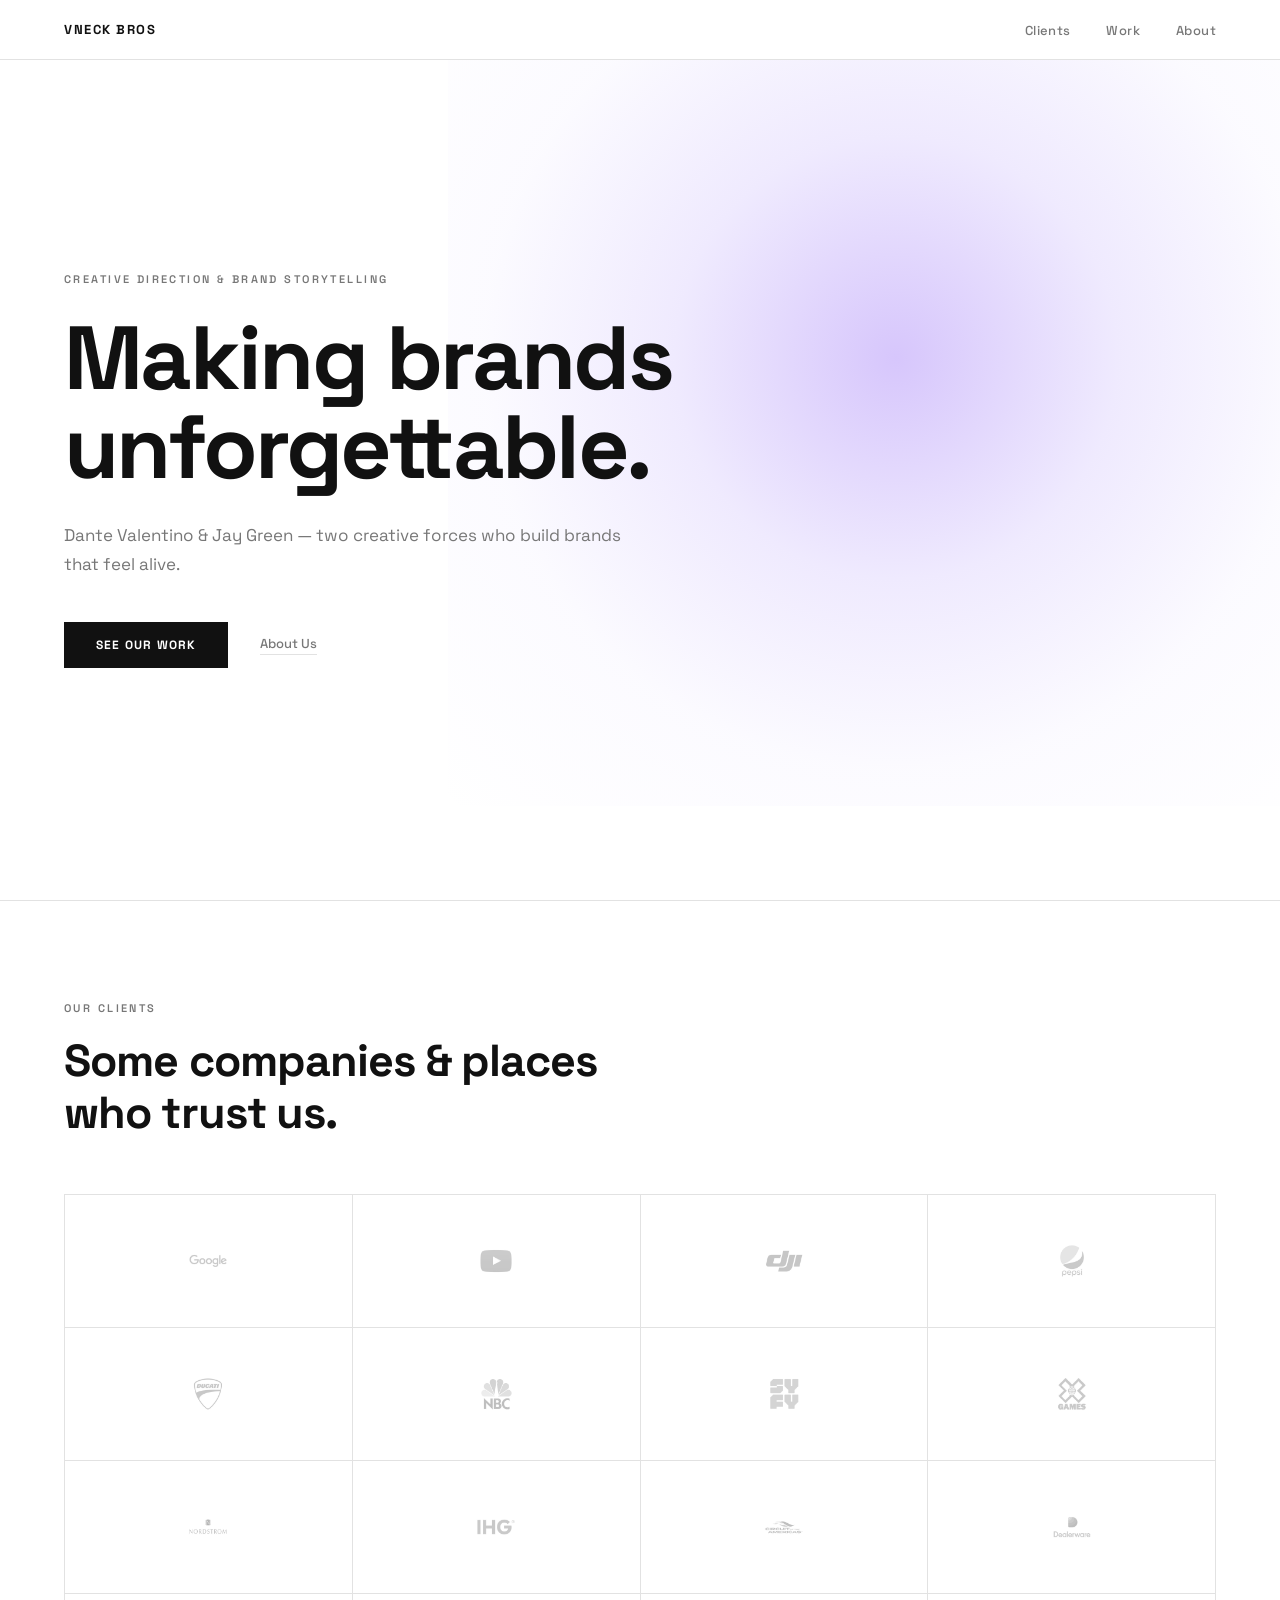
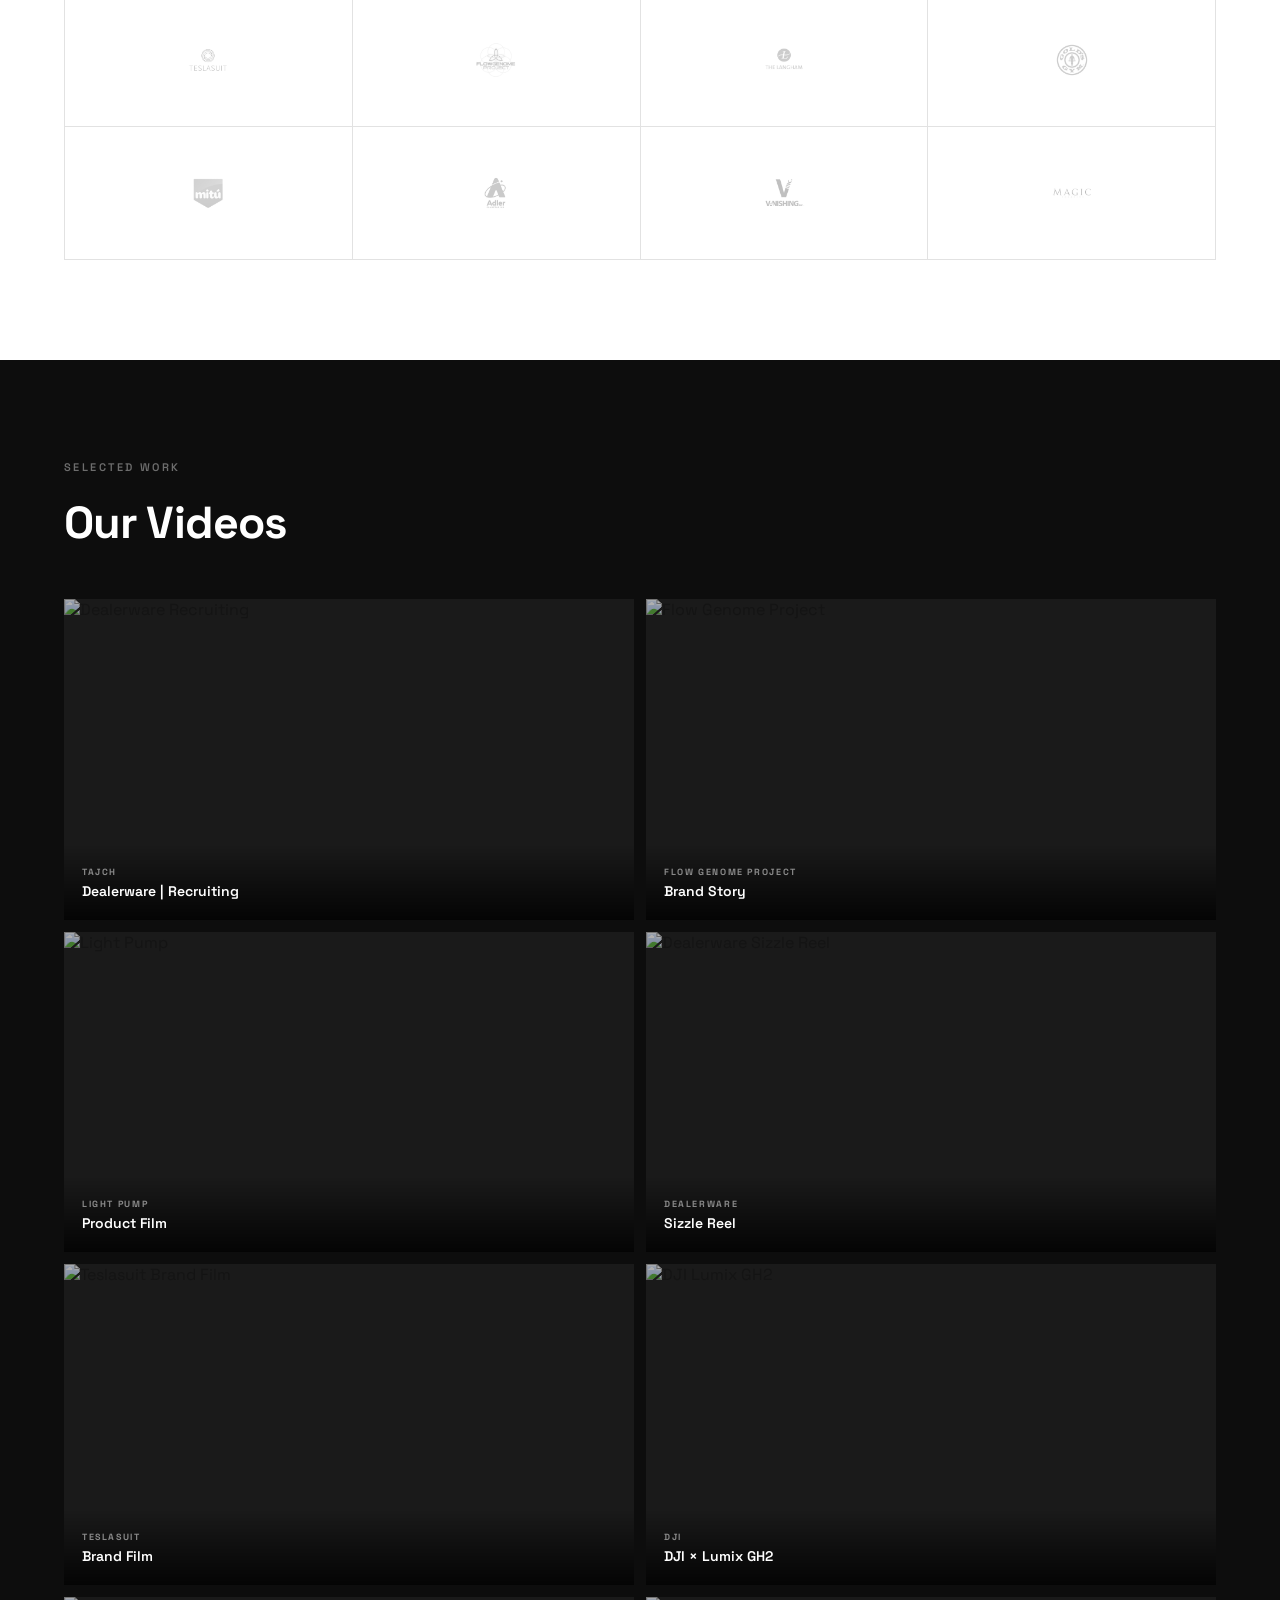
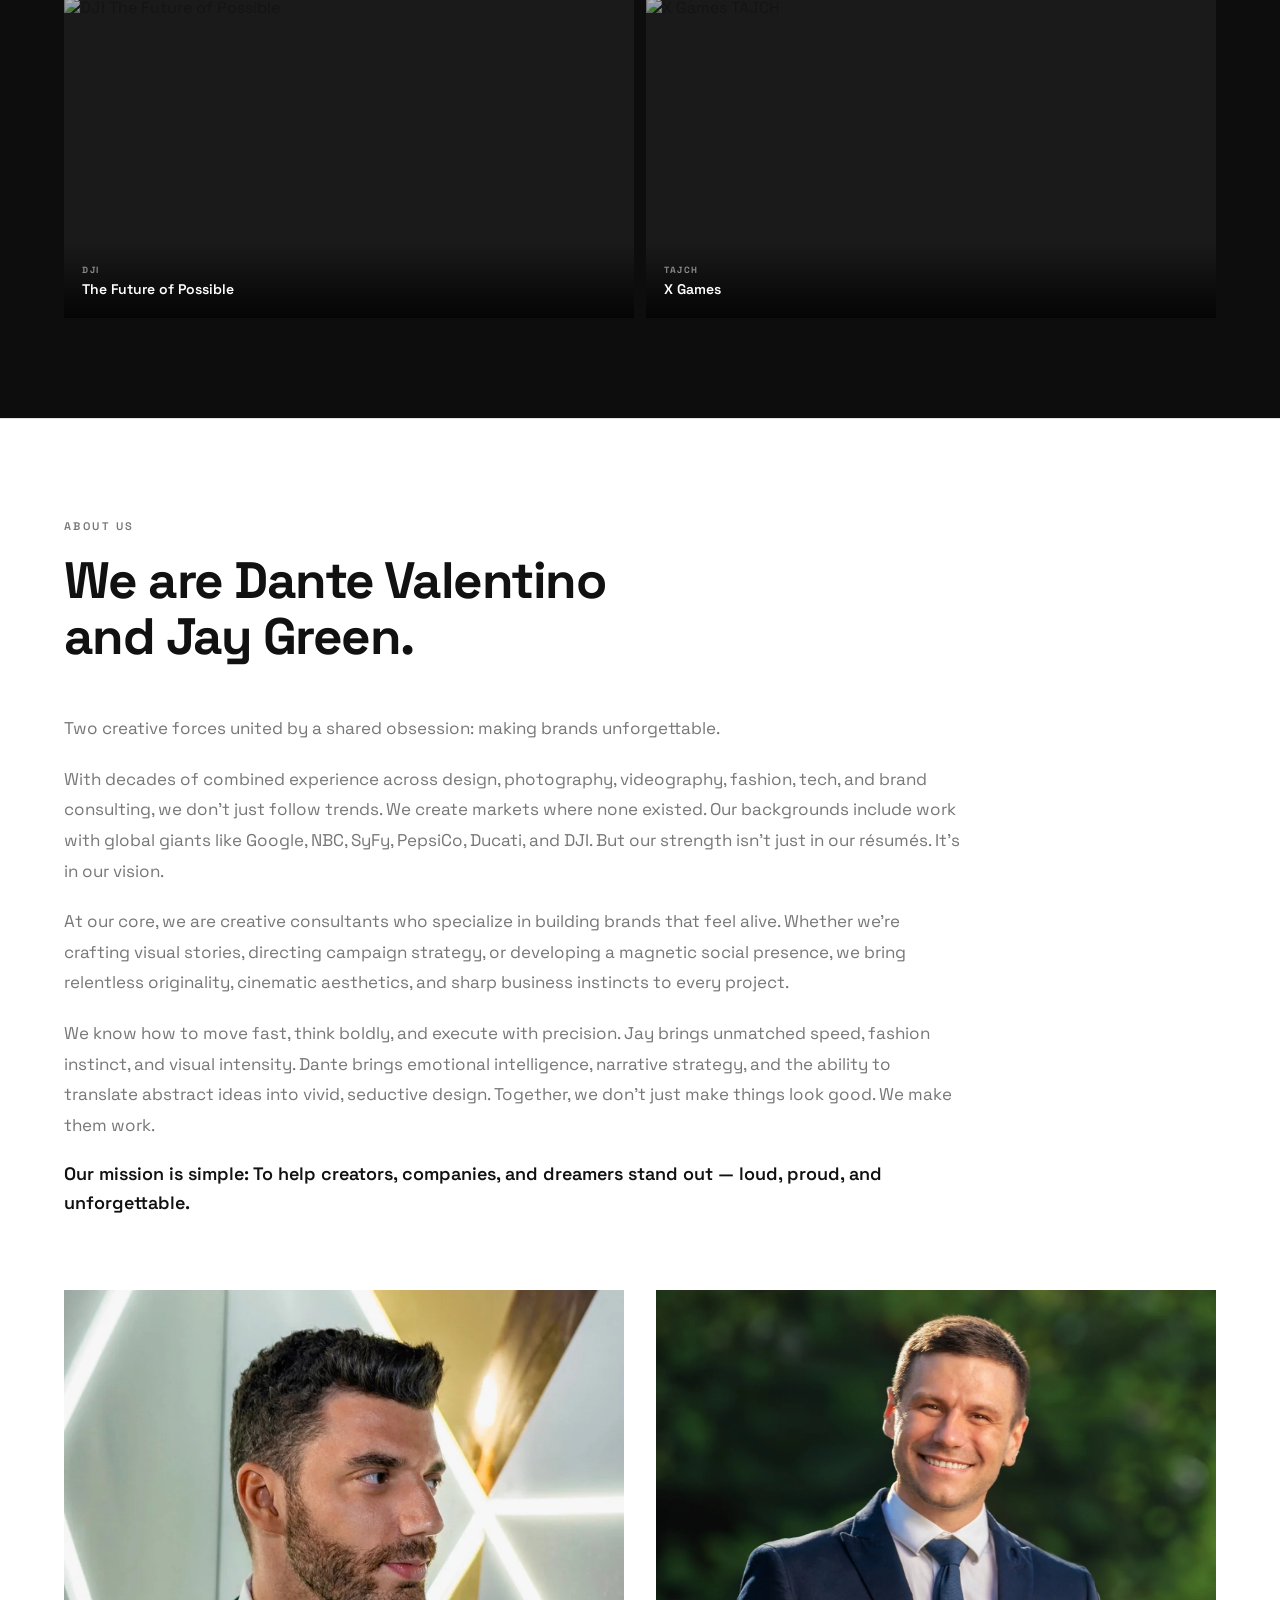
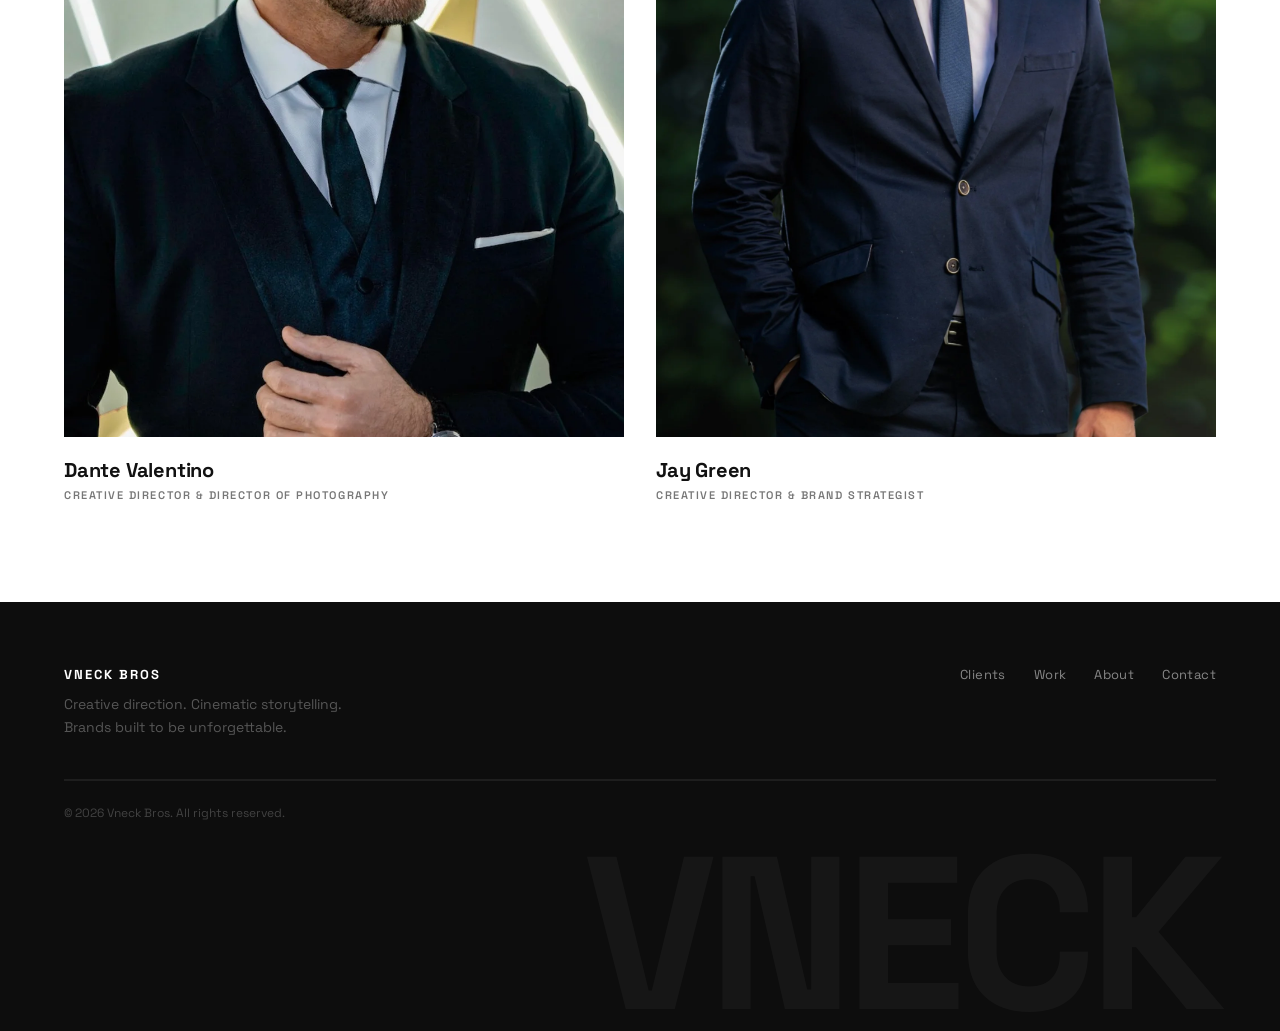
==== commit 873552a1: "Reorder sections, swap logos to Drive webp files, fix layout width - Section order: Hero → Clients →" ====
--- a/index.html
+++ b/index.html
@@ -13,9 +13,9 @@
   <nav class="nav" id="nav">
     <a href="#hero" class="nav__logo">Vneck Bros</a>
     <ul class="nav__links">
+      <li><a href="#clients">Clients</a></li>
+      <li><a href="#work">Work</a></li>
       <li><a href="#about">About</a></li>
-      <li><a href="#work">Work</a></li>
-      <li><a href="#clients">Clients</a></li>
     </ul>
   </nav>
 
@@ -24,13 +24,106 @@
     <div class="hero__glow"></div>
     <div class="hero__inner">
       <p class="hero__eyebrow fade-up">Creative Direction &amp; Brand Storytelling</p>
-      <h1 class="hero__title fade-up">
-        Making brands<br>unforgettable.
-      </h1>
+      <h1 class="hero__title fade-up">Making brands<br>unforgettable.</h1>
       <p class="hero__sub fade-up">Dante Valentino &amp; Jay Green — two creative forces who build brands that feel alive.</p>
       <div class="hero__actions fade-up">
         <a href="#work" class="hero__btn">See Our Work</a>
         <a href="#about" class="hero__link">About Us</a>
+      </div>
+    </div>
+  </section>
+
+  <!-- CLIENTS -->
+  <section class="clients" id="clients">
+    <div class="clients__inner">
+      <p class="sec-label fade-up">Our Clients</p>
+      <h2 class="clients__heading fade-up">Some companies &amp; places<br>who trust us.</h2>
+      <div class="logo-grid fade-up">
+
+        <div class="logo-cell"><img src="assets/images/logos/google.webp" alt="Google"></div>
+        <div class="logo-cell"><img src="assets/images/logos/youtube.webp" alt="YouTube"></div>
+        <div class="logo-cell"><img src="assets/images/logos/dji.webp" alt="DJI"></div>
+        <div class="logo-cell"><img src="assets/images/logos/pepsi.webp" alt="Pepsi"></div>
+
+        <div class="logo-cell"><img src="assets/images/logos/ducati.webp" alt="Ducati"></div>
+        <div class="logo-cell"><img src="assets/images/logos/nbc.webp" alt="NBC"></div>
+        <div class="logo-cell"><img src="assets/images/logos/syfy.webp" alt="Syfy"></div>
+        <div class="logo-cell"><img src="assets/images/logos/xgames.webp" alt="X Games"></div>
+
+        <div class="logo-cell"><img src="assets/images/logos/nordstrom.webp" alt="Nordstrom"></div>
+        <div class="logo-cell"><img src="assets/images/logos/ihg.webp" alt="IHG"></div>
+        <div class="logo-cell"><img src="assets/images/logos/cota.webp" alt="Circuit of the Americas"></div>
+        <div class="logo-cell"><img src="assets/images/logos/dealerware.webp" alt="Dealerware"></div>
+
+        <div class="logo-cell"><img src="assets/images/logos/teslasuit.webp" alt="Teslasuit"></div>
+        <div class="logo-cell"><img src="assets/images/logos/flowgenome.webp" alt="Flow Genome Project"></div>
+        <div class="logo-cell"><img src="assets/images/logos/langham.webp" alt="The Langham"></div>
+        <div class="logo-cell"><img src="assets/images/logos/goldsgym.webp" alt="Gold's Gym"></div>
+
+        <div class="logo-cell"><img src="assets/images/logos/mitu.webp" alt="Mitú"></div>
+        <div class="logo-cell"><img src="assets/images/logos/adler.webp" alt="Adler Planetarium"></div>
+        <div class="logo-cell"><img src="assets/images/logos/vanishing.webp" alt="Vanishing Inc."></div>
+        <div class="logo-cell"><img src="assets/images/logos/magic.webp" alt="Magic"></div>
+
+      </div>
+    </div>
+  </section>
+
+  <!-- WORK -->
+  <section class="work" id="work">
+    <div class="work__inner">
+      <p class="sec-label sec-label--light fade-up">Selected Work</p>
+      <h2 class="work__heading fade-up">Our Videos</h2>
+      <div class="video-grid">
+
+        <div class="vcard" data-video-id="AiTJDPgz6IY" data-title="Dealerware | Recruiting" data-client="TAJCH">
+          <img src="https://img.youtube.com/vi/AiTJDPgz6IY/maxresdefault.jpg" alt="Dealerware Recruiting" loading="lazy">
+          <div class="vcard__overlay"><div class="vcard__play-btn"><svg width="14" height="16" viewBox="0 0 14 16" fill="white"><path d="M1 1l12 7-12 7V1z"/></svg></div></div>
+          <div class="vcard__info"><div class="vcard__client">TAJCH</div><div class="vcard__title">Dealerware | Recruiting</div></div>
+        </div>
+
+        <div class="vcard" data-video-id="U8KdZz7D7ss" data-title="Brand Story" data-client="Flow Genome Project">
+          <img src="https://img.youtube.com/vi/U8KdZz7D7ss/maxresdefault.jpg" alt="Flow Genome Project" loading="lazy">
+          <div class="vcard__overlay"><div class="vcard__play-btn"><svg width="14" height="16" viewBox="0 0 14 16" fill="white"><path d="M1 1l12 7-12 7V1z"/></svg></div></div>
+          <div class="vcard__info"><div class="vcard__client">Flow Genome Project</div><div class="vcard__title">Brand Story</div></div>
+        </div>
+
+        <div class="vcard" data-video-id="JA8Fkfn2A6c" data-title="Product Film" data-client="Light Pump">
+          <img src="https://img.youtube.com/vi/JA8Fkfn2A6c/maxresdefault.jpg" alt="Light Pump" loading="lazy">
+          <div class="vcard__overlay"><div class="vcard__play-btn"><svg width="14" height="16" viewBox="0 0 14 16" fill="white"><path d="M1 1l12 7-12 7V1z"/></svg></div></div>
+          <div class="vcard__info"><div class="vcard__client">Light Pump</div><div class="vcard__title">Product Film</div></div>
+        </div>
+
+        <div class="vcard" data-video-id="M1_N49BxUBM" data-title="Sizzle Reel" data-client="Dealerware">
+          <img src="https://img.youtube.com/vi/M1_N49BxUBM/maxresdefault.jpg" alt="Dealerware Sizzle Reel" loading="lazy">
+          <div class="vcard__overlay"><div class="vcard__play-btn"><svg width="14" height="16" viewBox="0 0 14 16" fill="white"><path d="M1 1l12 7-12 7V1z"/></svg></div></div>
+          <div class="vcard__info"><div class="vcard__client">Dealerware</div><div class="vcard__title">Sizzle Reel</div></div>
+        </div>
+
+        <div class="vcard" data-video-id="FllWOGpF6s0" data-title="Brand Film" data-client="Teslasuit">
+          <img src="https://img.youtube.com/vi/FllWOGpF6s0/maxresdefault.jpg" alt="Teslasuit Brand Film" loading="lazy">
+          <div class="vcard__overlay"><div class="vcard__play-btn"><svg width="14" height="16" viewBox="0 0 14 16" fill="white"><path d="M1 1l12 7-12 7V1z"/></svg></div></div>
+          <div class="vcard__info"><div class="vcard__client">Teslasuit</div><div class="vcard__title">Brand Film</div></div>
+        </div>
+
+        <div class="vcard" data-video-id="Fa4BotfMpbc" data-title="DJI × Lumix GH2" data-client="DJI">
+          <img src="https://img.youtube.com/vi/Fa4BotfMpbc/hqdefault.jpg" alt="DJI Lumix GH2" loading="lazy">
+          <div class="vcard__overlay"><div class="vcard__play-btn"><svg width="14" height="16" viewBox="0 0 14 16" fill="white"><path d="M1 1l12 7-12 7V1z"/></svg></div></div>
+          <div class="vcard__info"><div class="vcard__client">DJI</div><div class="vcard__title">DJI × Lumix GH2</div></div>
+        </div>
+
+        <div class="vcard" data-video-id="F3RugNt7uzo" data-title="The Future of Possible" data-client="DJI">
+          <img src="https://img.youtube.com/vi/F3RugNt7uzo/maxresdefault.jpg" alt="DJI The Future of Possible" loading="lazy">
+          <div class="vcard__overlay"><div class="vcard__play-btn"><svg width="14" height="16" viewBox="0 0 14 16" fill="white"><path d="M1 1l12 7-12 7V1z"/></svg></div></div>
+          <div class="vcard__info"><div class="vcard__client">DJI</div><div class="vcard__title">The Future of Possible</div></div>
+        </div>
+
+        <div class="vcard" data-video-id="HPTzClHEFZc" data-title="X Games" data-client="TAJCH">
+          <img src="https://img.youtube.com/vi/HPTzClHEFZc/maxresdefault.jpg" alt="X Games TAJCH" loading="lazy">
+          <div class="vcard__overlay"><div class="vcard__play-btn"><svg width="14" height="16" viewBox="0 0 14 16" fill="white"><path d="M1 1l12 7-12 7V1z"/></svg></div></div>
+          <div class="vcard__info"><div class="vcard__client">TAJCH</div><div class="vcard__title">X Games</div></div>
+        </div>
+
       </div>
     </div>
   </section>
@@ -66,167 +159,18 @@
     </div>
   </section>
 
-  <!-- WORK -->
-  <section class="work" id="work">
-    <div class="work__inner">
-      <p class="sec-label sec-label--light fade-up">Selected Work</p>
-      <h2 class="work__heading fade-up">Our Videos</h2>
-      <div class="video-grid">
-
-        <div class="vcard" data-video-id="AiTJDPgz6IY" data-title="Dealerware | Recruiting" data-client="TAJCH">
-          <img src="https://img.youtube.com/vi/AiTJDPgz6IY/maxresdefault.jpg" alt="Dealerware Recruiting" loading="lazy">
-          <div class="vcard__overlay">
-            <div class="vcard__play-btn">
-              <svg width="14" height="16" viewBox="0 0 14 16" fill="white"><path d="M1 1l12 7-12 7V1z"/></svg>
-            </div>
-          </div>
-          <div class="vcard__info">
-            <div class="vcard__client">TAJCH</div>
-            <div class="vcard__title">Dealerware | Recruiting</div>
-          </div>
-        </div>
-
-        <div class="vcard" data-video-id="U8KdZz7D7ss" data-title="Brand Story" data-client="Flow Genome Project">
-          <img src="https://img.youtube.com/vi/U8KdZz7D7ss/maxresdefault.jpg" alt="Flow Genome Project" loading="lazy">
-          <div class="vcard__overlay">
-            <div class="vcard__play-btn">
-              <svg width="14" height="16" viewBox="0 0 14 16" fill="white"><path d="M1 1l12 7-12 7V1z"/></svg>
-            </div>
-          </div>
-          <div class="vcard__info">
-            <div class="vcard__client">Flow Genome Project</div>
-            <div class="vcard__title">Brand Story</div>
-          </div>
-        </div>
-
-        <div class="vcard" data-video-id="JA8Fkfn2A6c" data-title="Product Film" data-client="Light Pump">
-          <img src="https://img.youtube.com/vi/JA8Fkfn2A6c/maxresdefault.jpg" alt="Light Pump" loading="lazy">
-          <div class="vcard__overlay">
-            <div class="vcard__play-btn">
-              <svg width="14" height="16" viewBox="0 0 14 16" fill="white"><path d="M1 1l12 7-12 7V1z"/></svg>
-            </div>
-          </div>
-          <div class="vcard__info">
-            <div class="vcard__client">Light Pump</div>
-            <div class="vcard__title">Product Film</div>
-          </div>
-        </div>
-
-        <div class="vcard" data-video-id="M1_N49BxUBM" data-title="Sizzle Reel" data-client="Dealerware">
-          <img src="https://img.youtube.com/vi/M1_N49BxUBM/maxresdefault.jpg" alt="Dealerware" loading="lazy">
-          <div class="vcard__overlay">
-            <div class="vcard__play-btn">
-              <svg width="14" height="16" viewBox="0 0 14 16" fill="white"><path d="M1 1l12 7-12 7V1z"/></svg>
-            </div>
-          </div>
-          <div class="vcard__info">
-            <div class="vcard__client">Dealerware</div>
-            <div class="vcard__title">Sizzle Reel</div>
-          </div>
-        </div>
-
-        <div class="vcard" data-video-id="FllWOGpF6s0" data-title="Brand Film" data-client="Teslasuit">
-          <img src="https://img.youtube.com/vi/FllWOGpF6s0/maxresdefault.jpg" alt="Teslasuit" loading="lazy">
-          <div class="vcard__overlay">
-            <div class="vcard__play-btn">
-              <svg width="14" height="16" viewBox="0 0 14 16" fill="white"><path d="M1 1l12 7-12 7V1z"/></svg>
-            </div>
-          </div>
-          <div class="vcard__info">
-            <div class="vcard__client">Teslasuit</div>
-            <div class="vcard__title">Brand Film</div>
-          </div>
-        </div>
-
-        <div class="vcard" data-video-id="Fa4BotfMpbc" data-title="DJI × Lumix GH2" data-client="DJI">
-          <img src="https://img.youtube.com/vi/Fa4BotfMpbc/maxresdefault.jpg" alt="DJI Lumix" loading="lazy">
-          <div class="vcard__overlay">
-            <div class="vcard__play-btn">
-              <svg width="14" height="16" viewBox="0 0 14 16" fill="white"><path d="M1 1l12 7-12 7V1z"/></svg>
-            </div>
-          </div>
-          <div class="vcard__info">
-            <div class="vcard__client">DJI</div>
-            <div class="vcard__title">DJI × Lumix GH2</div>
-          </div>
-        </div>
-
-        <div class="vcard" data-video-id="F3RugNt7uzo" data-title="The Future of Possible" data-client="DJI">
-          <img src="https://img.youtube.com/vi/F3RugNt7uzo/maxresdefault.jpg" alt="DJI Future of Possible" loading="lazy">
-          <div class="vcard__overlay">
-            <div class="vcard__play-btn">
-              <svg width="14" height="16" viewBox="0 0 14 16" fill="white"><path d="M1 1l12 7-12 7V1z"/></svg>
-            </div>
-          </div>
-          <div class="vcard__info">
-            <div class="vcard__client">DJI</div>
-            <div class="vcard__title">The Future of Possible</div>
-          </div>
-        </div>
-
-        <div class="vcard" data-video-id="HPTzClHEFZc" data-title="X Games" data-client="TAJCH">
-          <img src="https://img.youtube.com/vi/HPTzClHEFZc/maxresdefault.jpg" alt="X Games" loading="lazy">
-          <div class="vcard__overlay">
-            <div class="vcard__play-btn">
-              <svg width="14" height="16" viewBox="0 0 14 16" fill="white"><path d="M1 1l12 7-12 7V1z"/></svg>
-            </div>
-          </div>
-          <div class="vcard__info">
-            <div class="vcard__client">TAJCH</div>
-            <div class="vcard__title">X Games</div>
-          </div>
-        </div>
-
-      </div>
-    </div>
-  </section>
-
-  <!-- CLIENTS -->
-  <section class="clients" id="clients">
-    <div class="clients__inner">
-      <p class="sec-label fade-up">Our Clients</p>
-      <h2 class="clients__heading fade-up">Some companies &amp; places<br>who trust us.</h2>
-      <div class="logo-grid fade-up">
-
-        <div class="logo-cell"><img src="assets/images/logos/google.jpg" alt="Google"></div>
-        <div class="logo-cell"><img src="assets/images/logos/youtube.jpg" alt="YouTube"></div>
-        <div class="logo-cell"><img src="assets/images/logos/dji.jpg" alt="DJI"></div>
-        <div class="logo-cell"><img src="assets/images/logos/pepsi.jpg" alt="Pepsi"></div>
-
-        <div class="logo-cell"><img src="assets/images/logos/ducati.svg" alt="Ducati"></div>
-        <div class="logo-cell"><img src="assets/images/logos/nbc.svg" alt="NBC"></div>
-        <div class="logo-cell"><img src="assets/images/logos/syfy.svg" alt="Syfy"></div>
-        <div class="logo-cell"><img src="assets/images/logos/xgames.svg" alt="X Games"></div>
-
-        <div class="logo-cell"><img src="assets/images/logos/nordstrom.svg" alt="Nordstrom"></div>
-        <div class="logo-cell"><img src="assets/images/logos/ihg.jpg" alt="IHG"></div>
-        <div class="logo-cell"><img src="assets/images/logos/cota.svg" alt="Circuit of the Americas"></div>
-        <div class="logo-cell"><img src="assets/images/logos/dealerware.svg" alt="Dealerware"></div>
-
-        <div class="logo-cell"><img src="assets/images/logos/teslasuit.svg" alt="Teslasuit"></div>
-        <div class="logo-cell"><img src="assets/images/logos/flowgenome.svg" alt="Flow Genome Project"></div>
-        <div class="logo-cell"><img src="assets/images/logos/langham.svg" alt="The Langham"></div>
-        <div class="logo-cell"><img src="assets/images/logos/goldsgym.svg" alt="Gold's Gym"></div>
-
-        <div class="logo-cell"><img src="assets/images/logos/mitu.svg" alt="Mitú"></div>
-        <div class="logo-cell"><img src="assets/images/logos/adler.svg" alt="Adler Planetarium"></div>
-        <div class="logo-cell"><img src="assets/images/logos/vanishing.svg" alt="Vanishing Inc."></div>
-        <div class="logo-cell"><img src="assets/images/logos/magic.svg" alt="Magic"></div>
-
-      </div>
-    </div>
-  </section>
-
   <!-- FOOTER -->
   <footer class="footer">
     <div class="footer__inner">
       <div class="footer__top">
-        <div class="footer__brand">Vneck Bros</div>
-        <p class="footer__tagline">Creative direction. Cinematic storytelling.<br>Brands built to be unforgettable.</p>
+        <div>
+          <div class="footer__brand">Vneck Bros</div>
+          <p class="footer__tagline">Creative direction. Cinematic storytelling.<br>Brands built to be unforgettable.</p>
+        </div>
         <div class="footer__nav">
+          <a href="#clients">Clients</a>
+          <a href="#work">Work</a>
           <a href="#about">About</a>
-          <a href="#work">Work</a>
-          <a href="#clients">Clients</a>
           <a href="mailto:dantevalentino.tv@gmail.com">Contact</a>
         </div>
       </div>
--- a/assets/css/style.css
+++ b/assets/css/style.css
@@ -13,9 +13,8 @@
   --dark: #0d0d0d;
   --accent: #7c3aed;
   --font: 'Space Grotesk', system-ui, sans-serif;
-  --max-w: 1200px;
   --nav-h: 60px;
-  --pad: 72px;
+  --pad: 64px;
 }
 
 /* RESET */
@@ -107,8 +106,6 @@
 .hero__inner {
   position: relative;
   z-index: 1;
-  max-width: var(--max-w);
-  margin: 0 auto;
   width: 100%;
 }
 
@@ -122,11 +119,10 @@
 }
 
 .hero__title {
-  font-size: clamp(56px, 7vw, 112px);
+  font-size: clamp(56px, 7vw, 120px);
   font-weight: 700;
   line-height: 1.0;
   letter-spacing: -0.03em;
-  max-width: 800px;
 }
 
 .hero__sub {
@@ -134,7 +130,7 @@
   font-size: 17px;
   color: var(--muted);
   line-height: 1.7;
-  max-width: 480px;
+  max-width: 560px;
   font-weight: 400;
 }
 
@@ -196,8 +192,7 @@
 }
 
 .about__inner {
-  max-width: var(--max-w);
-  margin: 0 auto;
+  width: 100%;
 }
 
 .about__heading {
@@ -209,7 +204,7 @@
 }
 
 .about__body {
-  max-width: 760px;
+  max-width: 900px;
   margin-bottom: 72px;
 }
 
@@ -278,8 +273,7 @@
 }
 
 .work__inner {
-  max-width: var(--max-w);
-  margin: 0 auto;
+  width: 100%;
 }
 
 .work__heading {
@@ -372,8 +366,7 @@
 }
 
 .clients__inner {
-  max-width: var(--max-w);
-  margin: 0 auto;
+  width: 100%;
 }
 
 .clients__heading {
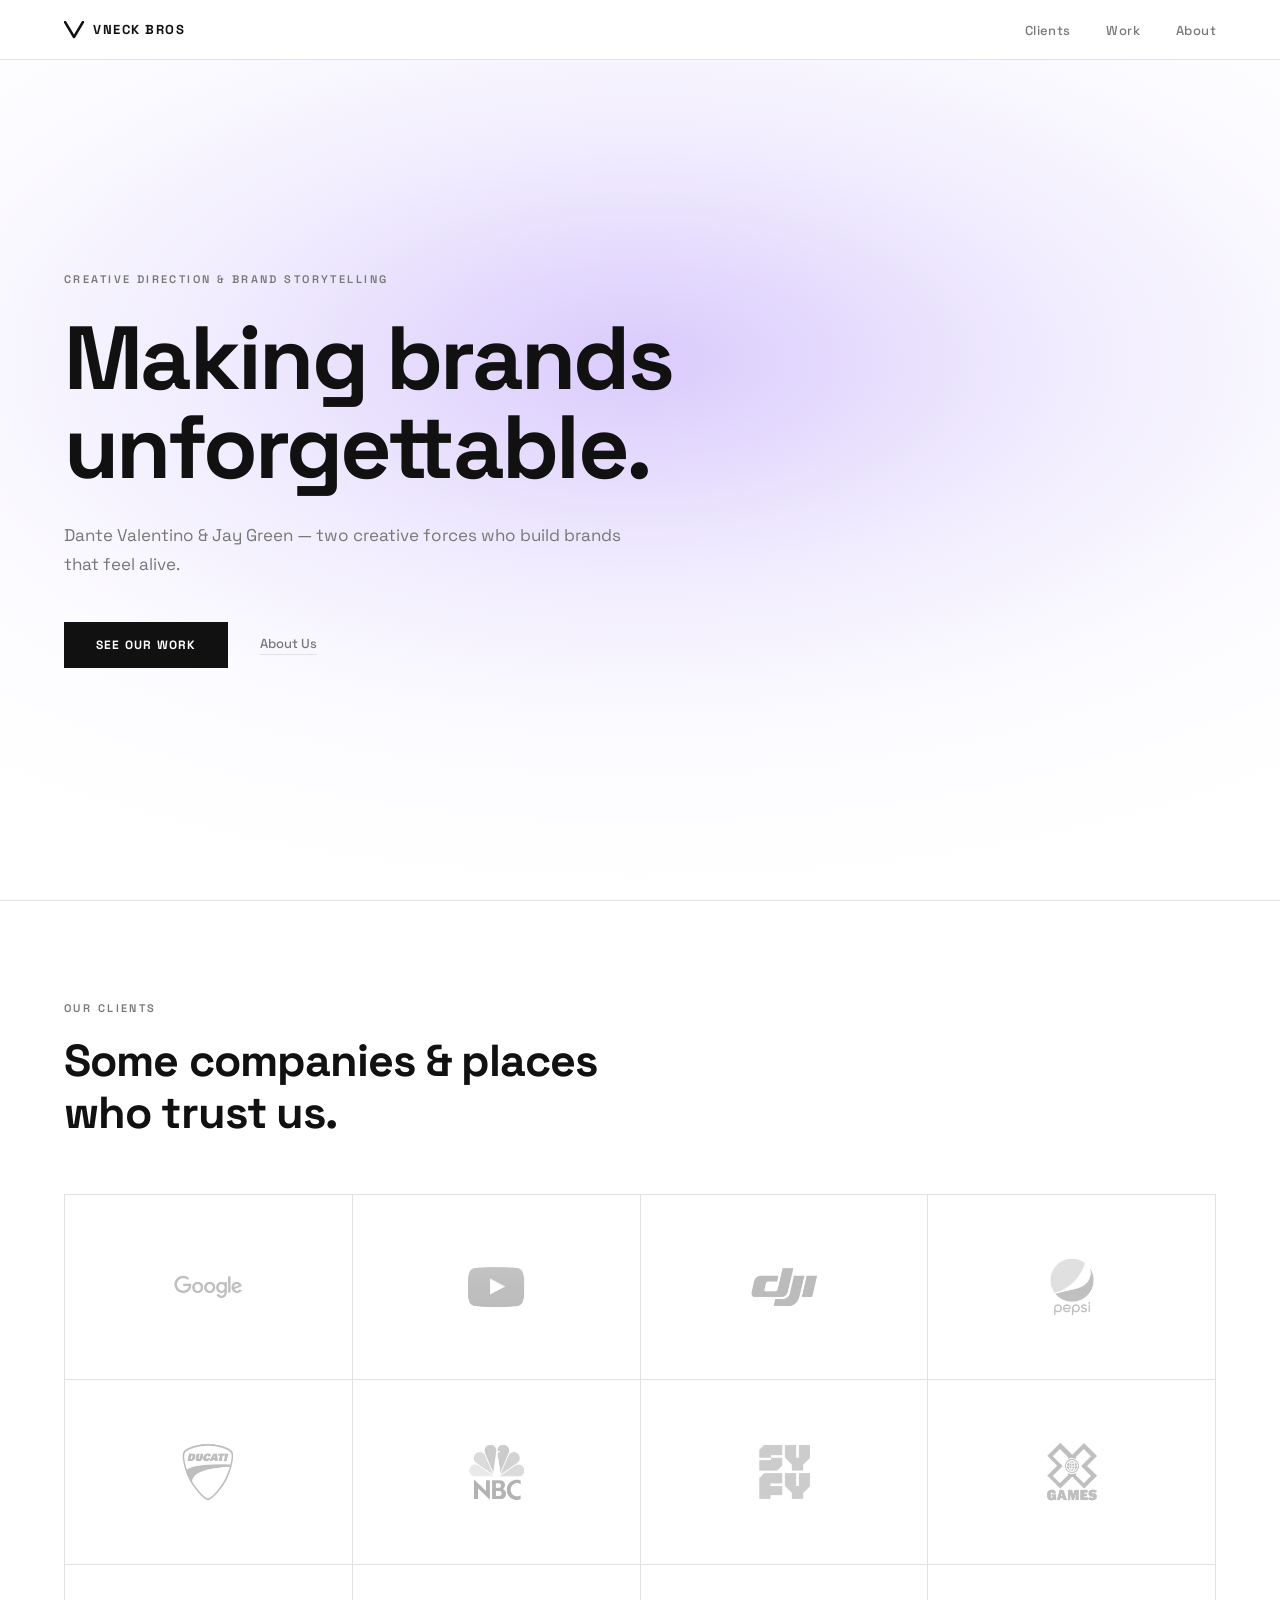
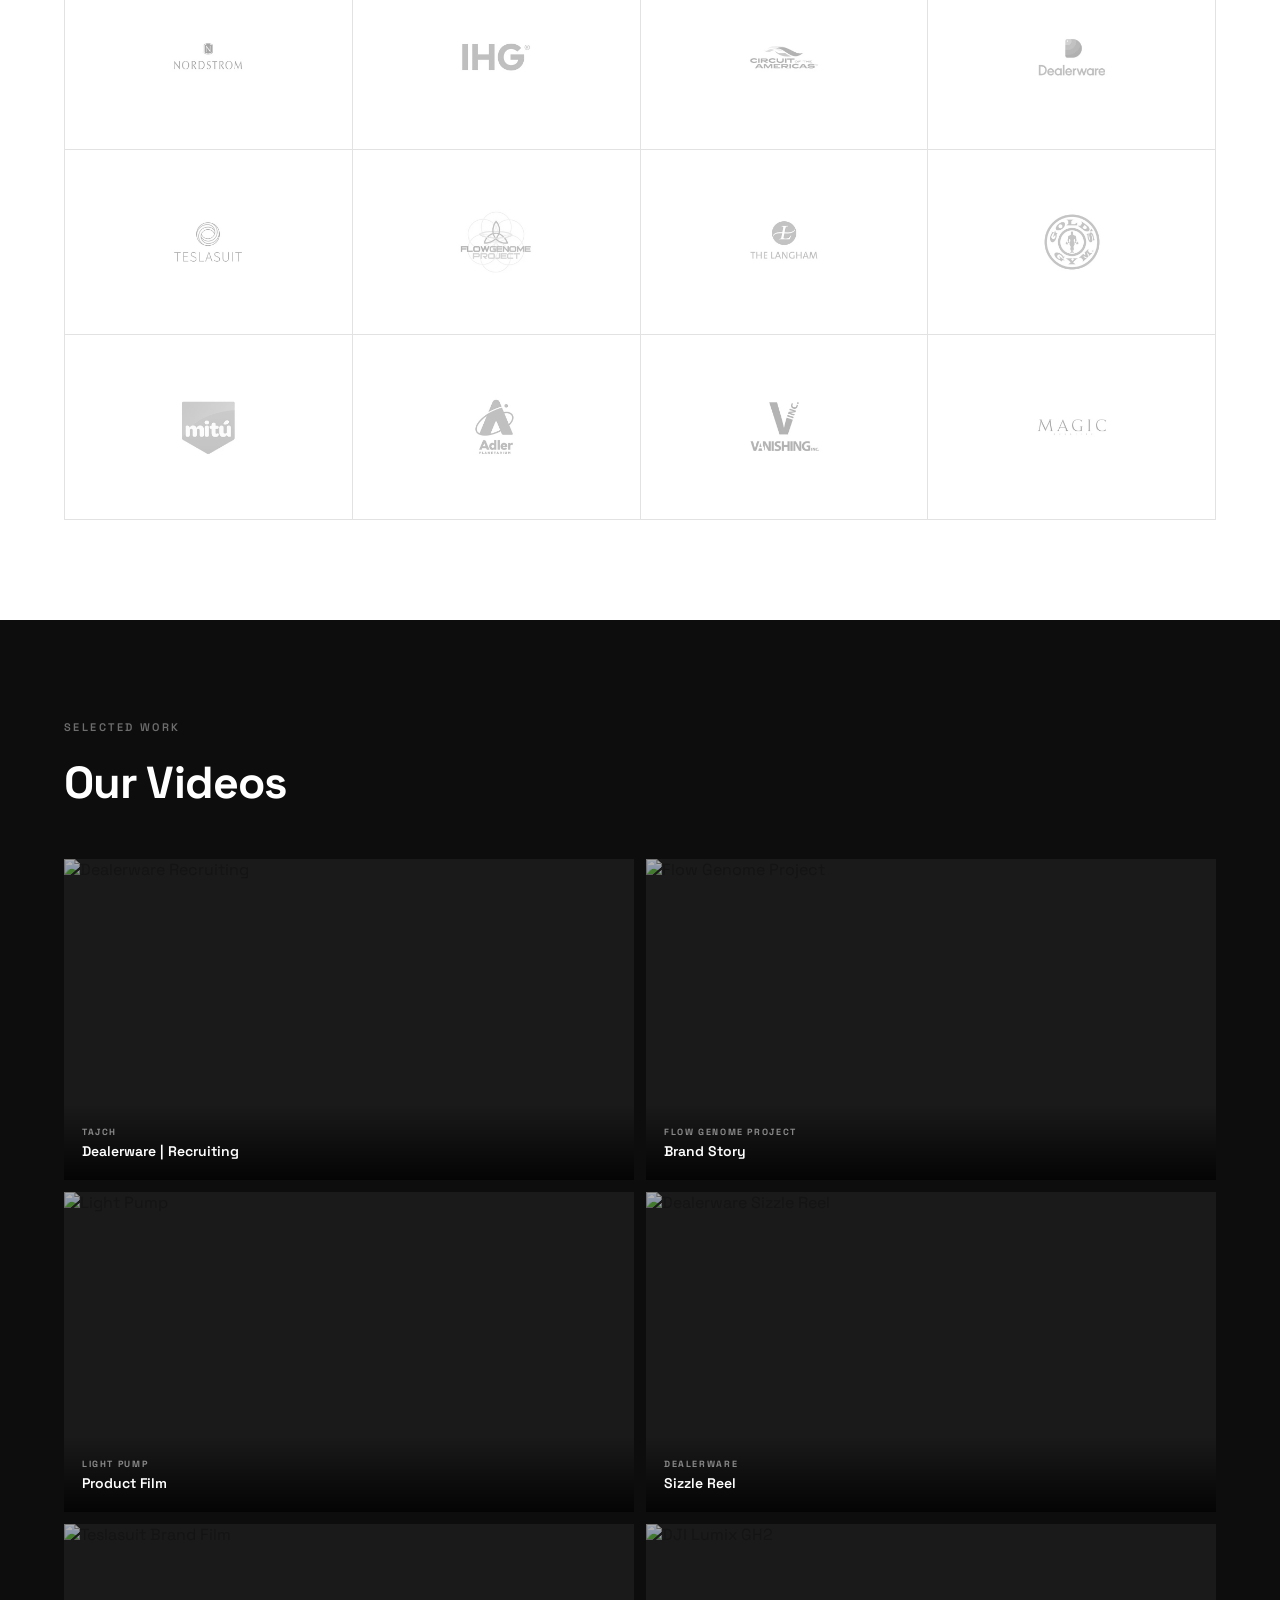
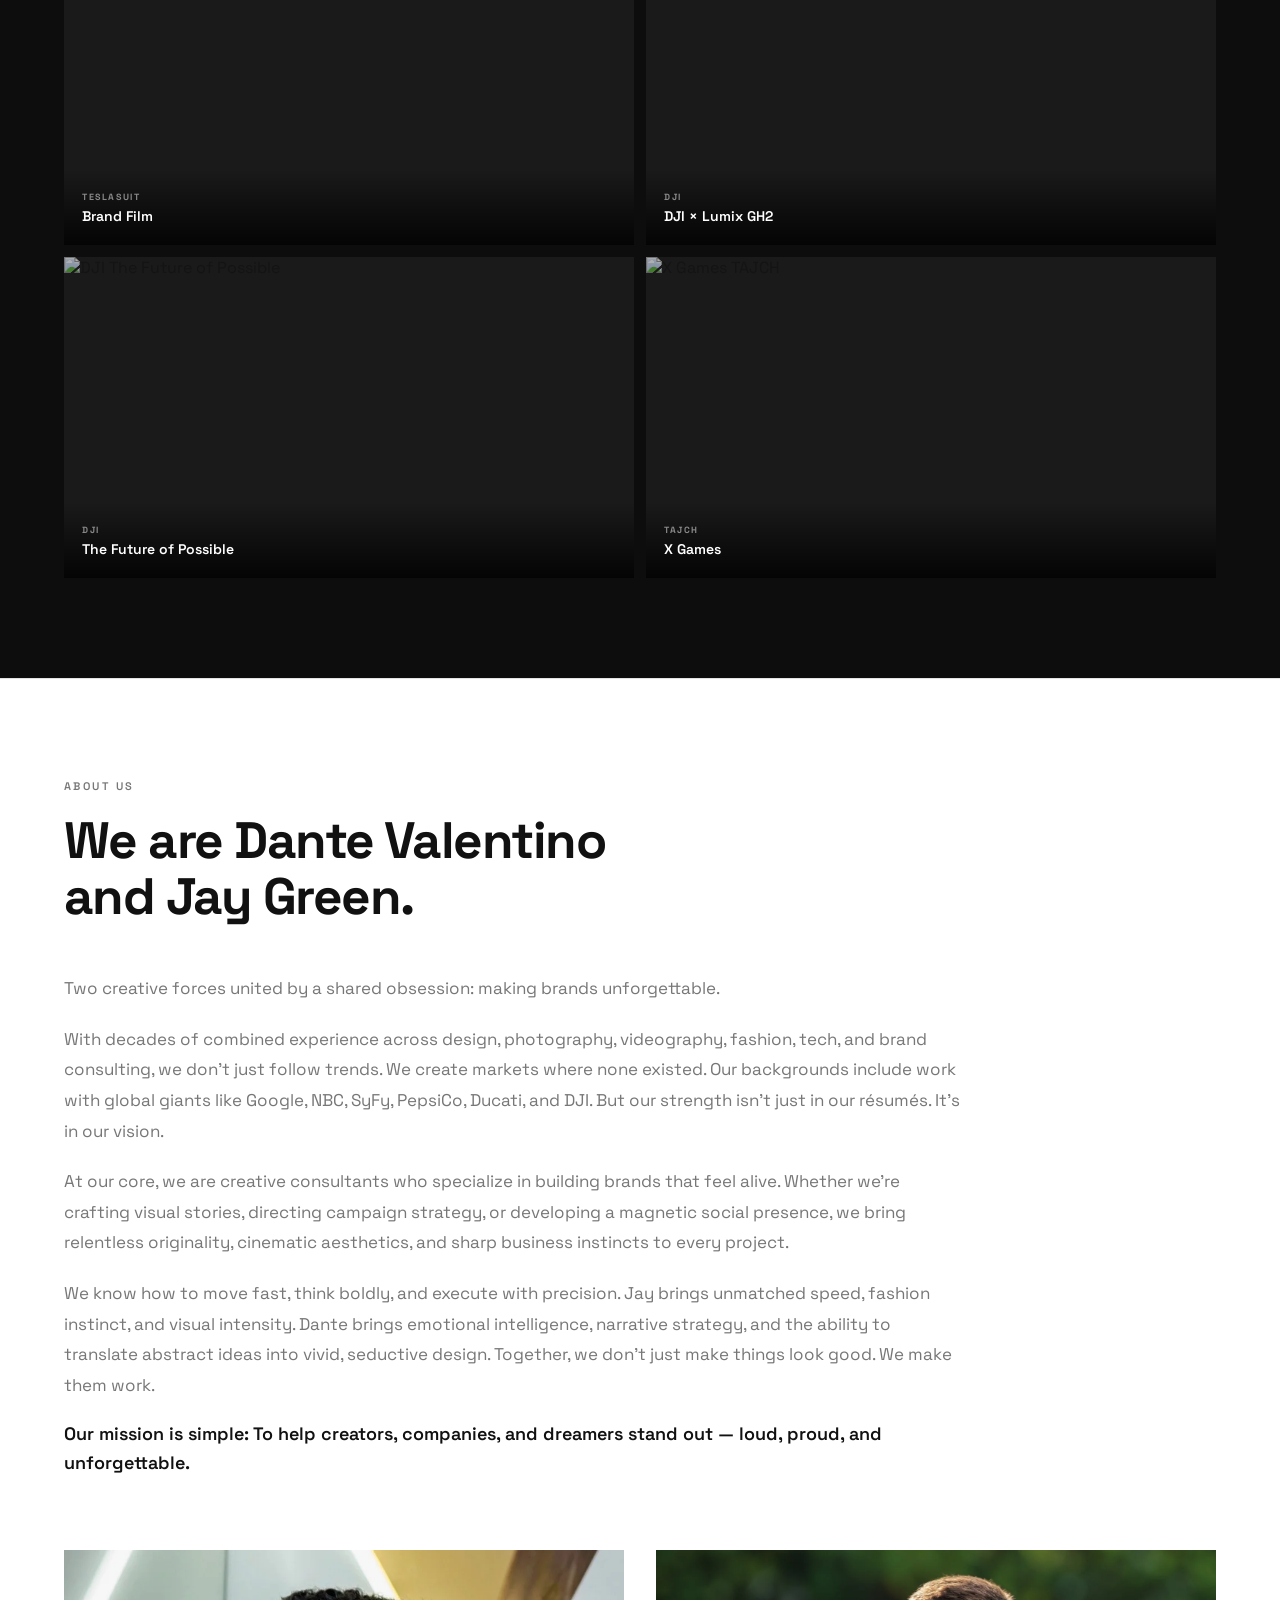
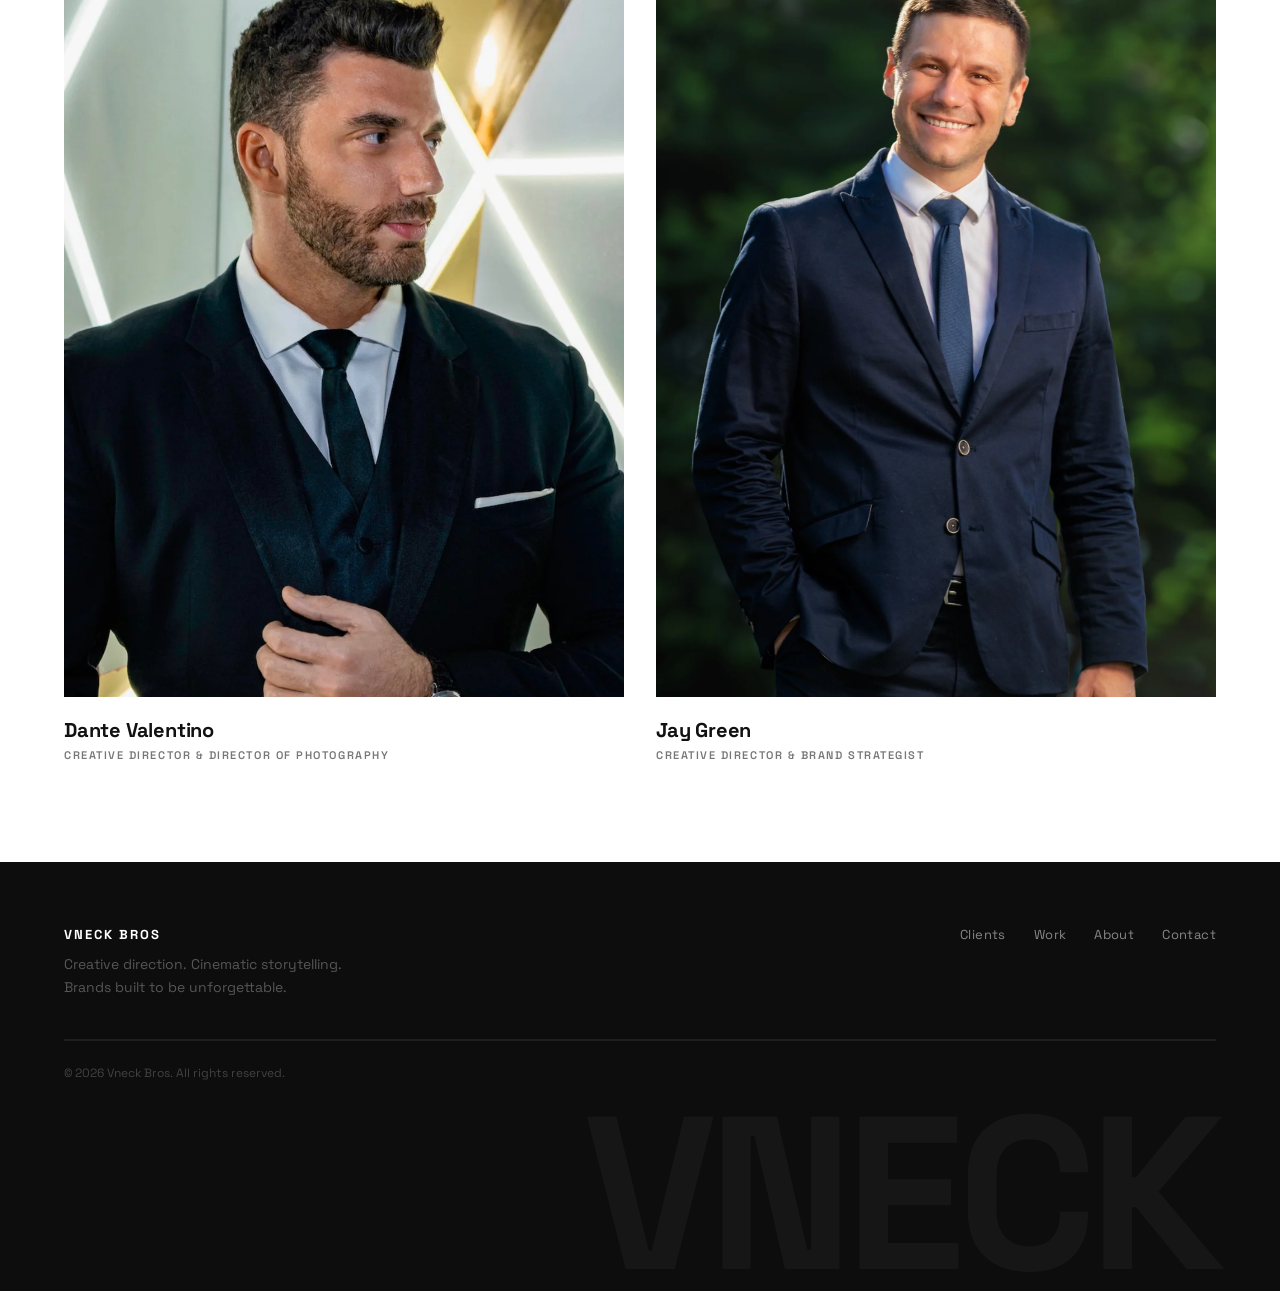
==== commit 7254a963: "Add max-width 1600px, center hero glow, bigger logos, VNECK mark in nav Co-Authored-By: Claude Sonne" ====
--- a/index.html
+++ b/index.html
@@ -11,12 +11,19 @@
 
   <!-- NAV -->
   <nav class="nav" id="nav">
-    <a href="#hero" class="nav__logo">Vneck Bros</a>
-    <ul class="nav__links">
-      <li><a href="#clients">Clients</a></li>
-      <li><a href="#work">Work</a></li>
-      <li><a href="#about">About</a></li>
-    </ul>
+    <div class="nav__inner">
+      <a href="#hero" class="nav__logo">
+        <svg class="nav__mark" width="20" height="18" viewBox="0 0 20 18" fill="none" xmlns="http://www.w3.org/2000/svg" aria-hidden="true">
+          <path d="M1 1L10 16L19 1" stroke="#111" stroke-width="2.5" stroke-linecap="round" stroke-linejoin="round"/>
+        </svg>
+        Vneck Bros
+      </a>
+      <ul class="nav__links">
+        <li><a href="#clients">Clients</a></li>
+        <li><a href="#work">Work</a></li>
+        <li><a href="#about">About</a></li>
+      </ul>
+    </div>
   </nav>
 
   <!-- HERO -->
--- a/assets/css/style.css
+++ b/assets/css/style.css
@@ -15,6 +15,7 @@
   --font: 'Space Grotesk', system-ui, sans-serif;
   --nav-h: 60px;
   --pad: 64px;
+  --max-w: 1600px;
 }
 
 /* RESET */
@@ -42,7 +43,7 @@
   height: var(--nav-h);
   display: flex;
   align-items: center;
-  justify-content: space-between;
+  justify-content: center;
   padding: 0 var(--pad);
   background: rgba(255,255,255,0.95);
   backdrop-filter: blur(10px);
@@ -50,11 +51,26 @@
   transition: background 0.3s;
 }
 
+.nav__inner {
+  width: 100%;
+  max-width: var(--max-w);
+  display: flex;
+  align-items: center;
+  justify-content: space-between;
+}
+
 .nav__logo {
+  display: flex;
+  align-items: center;
+  gap: 9px;
   font-size: 13px;
   font-weight: 700;
   letter-spacing: 0.12em;
   text-transform: uppercase;
+}
+
+.nav__mark {
+  flex-shrink: 0;
 }
 
 .nav__links {
@@ -82,21 +98,23 @@
   min-height: 100vh;
   display: flex;
   align-items: center;
+  justify-content: center;
   overflow: hidden;
   padding: calc(var(--nav-h) + 60px) var(--pad) 80px;
 }
 
-/* The purple radial glow */
+/* The purple radial glow — centered, full height */
 .hero__glow {
   position: absolute;
-  top: -10%;
-  right: -5%;
-  width: 70%;
-  aspect-ratio: 1;
-  background: radial-gradient(ellipse at center,
-    rgba(139, 92, 246, 0.35) 0%,
-    rgba(167, 139, 250, 0.18) 35%,
-    rgba(196, 181, 253, 0.06) 65%,
+  top: 0;
+  left: 50%;
+  transform: translateX(-50%);
+  width: 120%;
+  height: 100%;
+  background: radial-gradient(ellipse 70% 60% at 50% 40%,
+    rgba(139, 92, 246, 0.32) 0%,
+    rgba(167, 139, 250, 0.16) 40%,
+    rgba(196, 181, 253, 0.05) 70%,
     transparent 100%
   );
   pointer-events: none;
@@ -107,6 +125,7 @@
   position: relative;
   z-index: 1;
   width: 100%;
+  max-width: var(--max-w);
 }
 
 .hero__eyebrow {
@@ -189,10 +208,13 @@
 .about {
   padding: 100px var(--pad);
   border-top: 1px solid var(--border);
+  display: flex;
+  justify-content: center;
 }
 
 .about__inner {
   width: 100%;
+  max-width: var(--max-w);
 }
 
 .about__heading {
@@ -270,10 +292,13 @@
 .work {
   background: var(--dark);
   padding: 100px var(--pad);
+  display: flex;
+  justify-content: center;
 }
 
 .work__inner {
   width: 100%;
+  max-width: var(--max-w);
 }
 
 .work__heading {
@@ -363,10 +388,13 @@
 .clients {
   padding: 100px var(--pad);
   border-top: 1px solid var(--border);
+  display: flex;
+  justify-content: center;
 }
 
 .clients__inner {
   width: 100%;
+  max-width: var(--max-w);
 }
 
 .clients__heading {
@@ -388,22 +416,22 @@
   display: flex;
   align-items: center;
   justify-content: center;
-  padding: 44px 36px;
+  padding: 52px 48px;
   border-right: 1px solid var(--border);
   border-bottom: 1px solid var(--border);
-  min-height: 120px;
+  min-height: 160px;
 }
 
 .logo-cell img {
-  max-width: 130px;
-  max-height: 44px;
+  max-width: 200px;
+  max-height: 80px;
   width: auto;
   height: auto;
-  filter: grayscale(1) opacity(0.42);
+  filter: grayscale(1) opacity(0.5);
   transition: filter 0.25s;
 }
 
-.logo-cell:hover img { filter: grayscale(1) opacity(0.8); }
+.logo-cell:hover img { filter: grayscale(1) opacity(0.9); }
 
 /* ============================================
    FOOTER
@@ -419,6 +447,7 @@
 .footer__inner {
   max-width: var(--max-w);
   margin: 0 auto;
+  width: 100%;
 }
 
 .footer__top {
@@ -582,7 +611,7 @@
 @media (max-width: 580px) {
   .team-grid { grid-template-columns: 1fr; }
   .logo-grid { grid-template-columns: repeat(2, 1fr); }
-  .logo-cell { padding: 28px 20px; min-height: 90px; }
-  .logo-cell img { max-width: 100px; max-height: 36px; }
+  .logo-cell { padding: 28px 20px; min-height: 100px; }
+  .logo-cell img { max-width: 120px; max-height: 52px; }
   .nav__links { display: none; }
 }
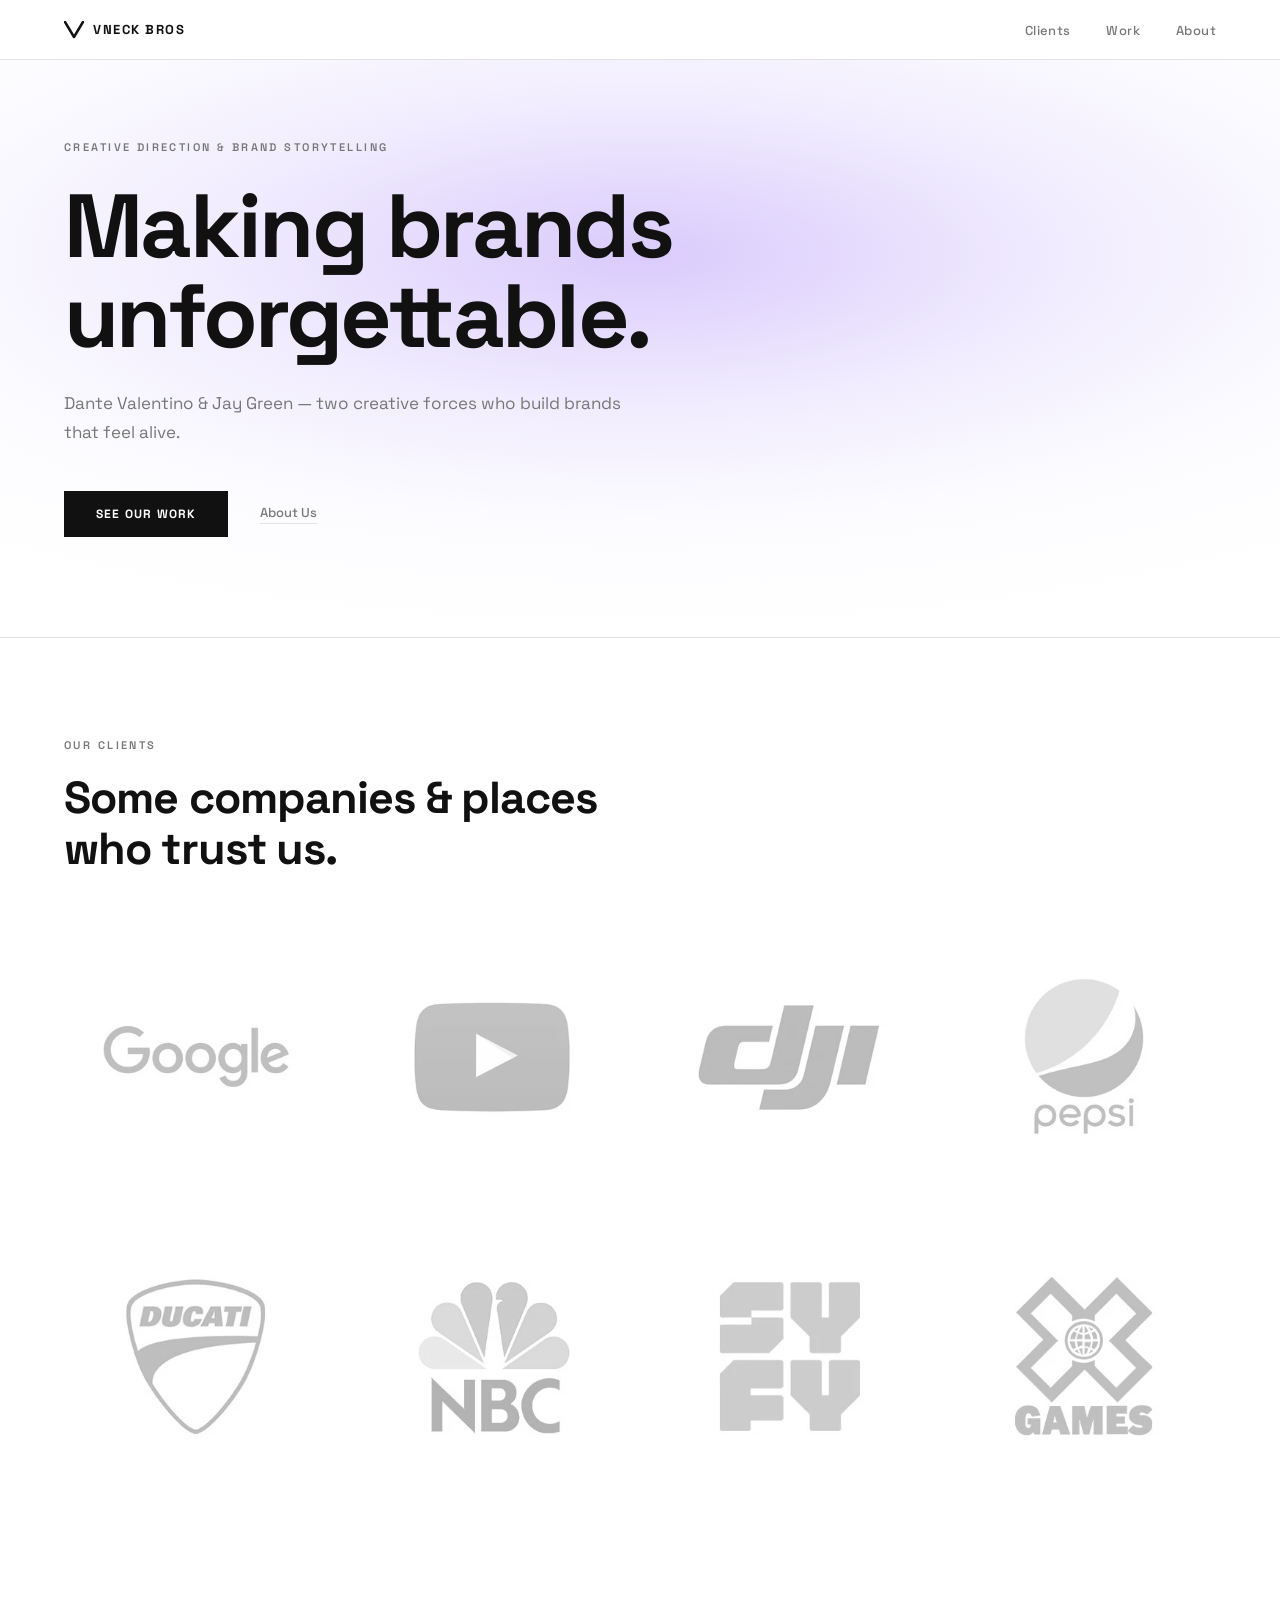
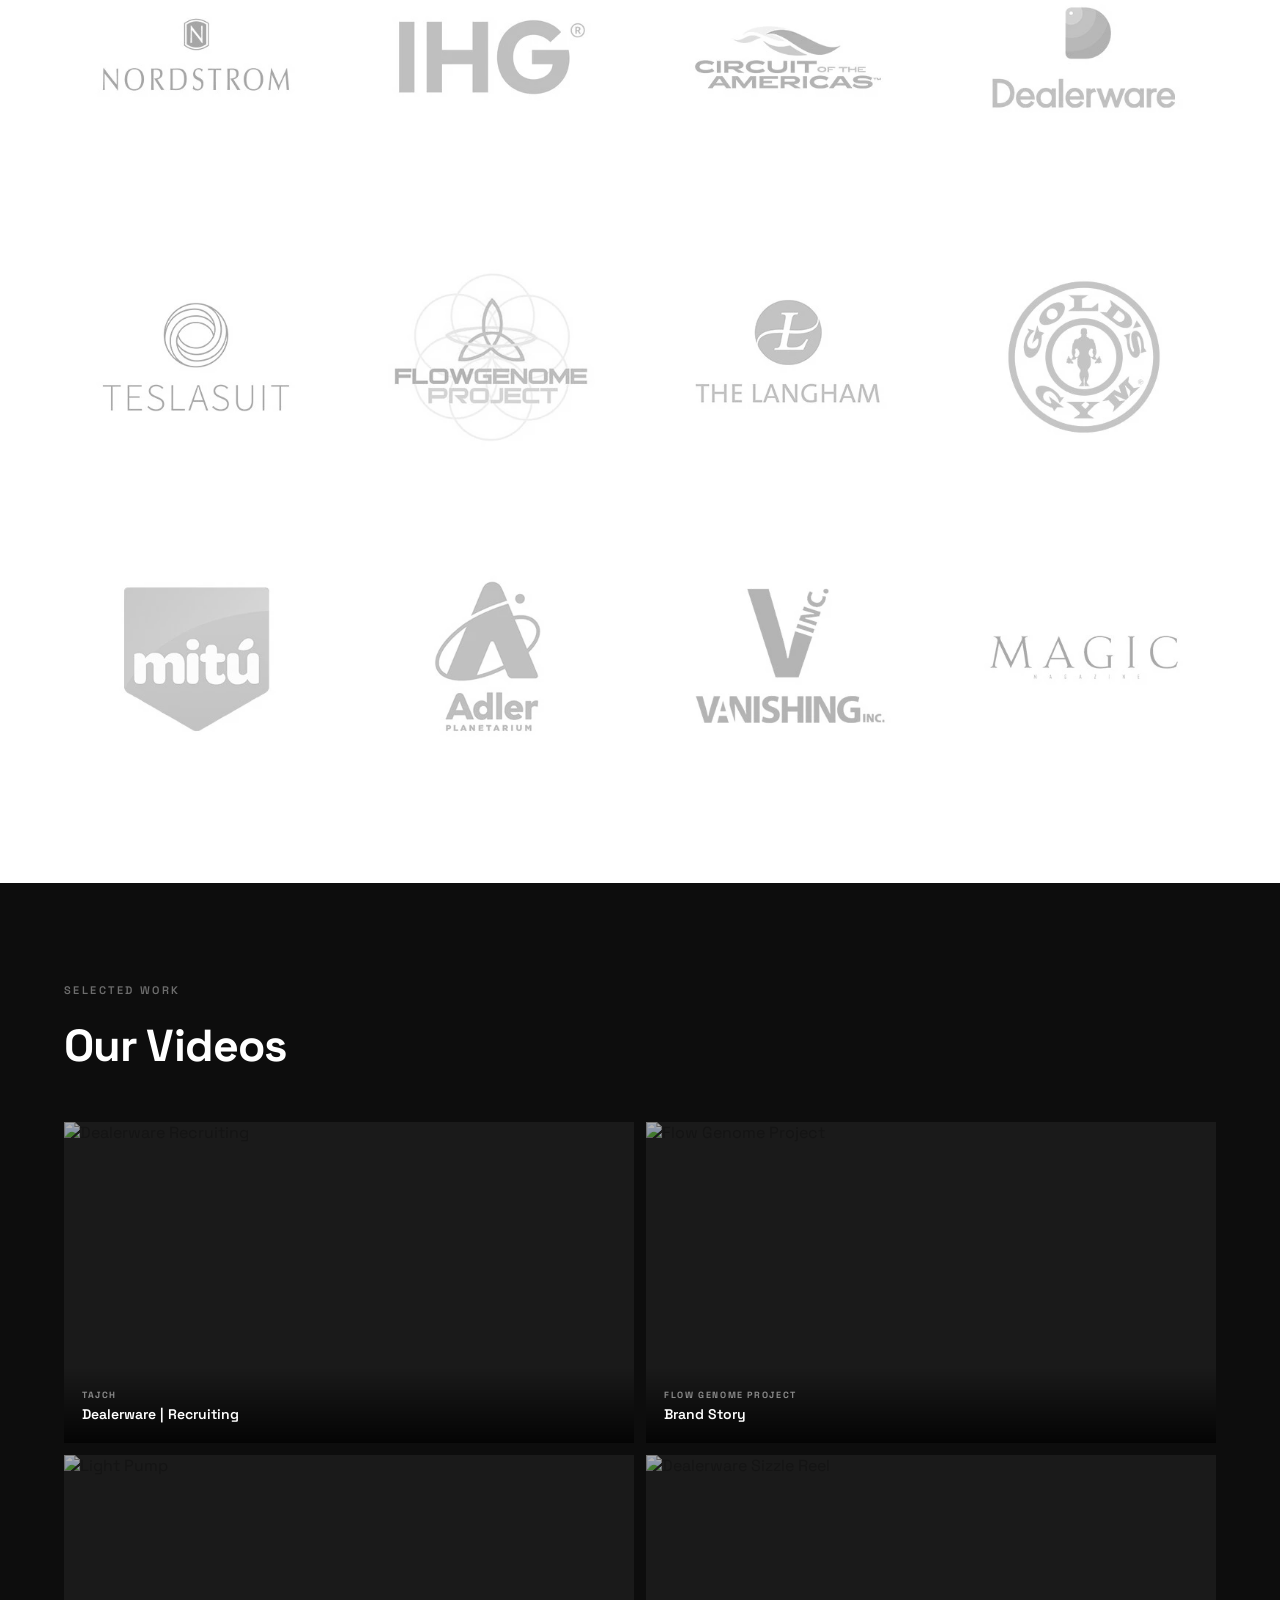
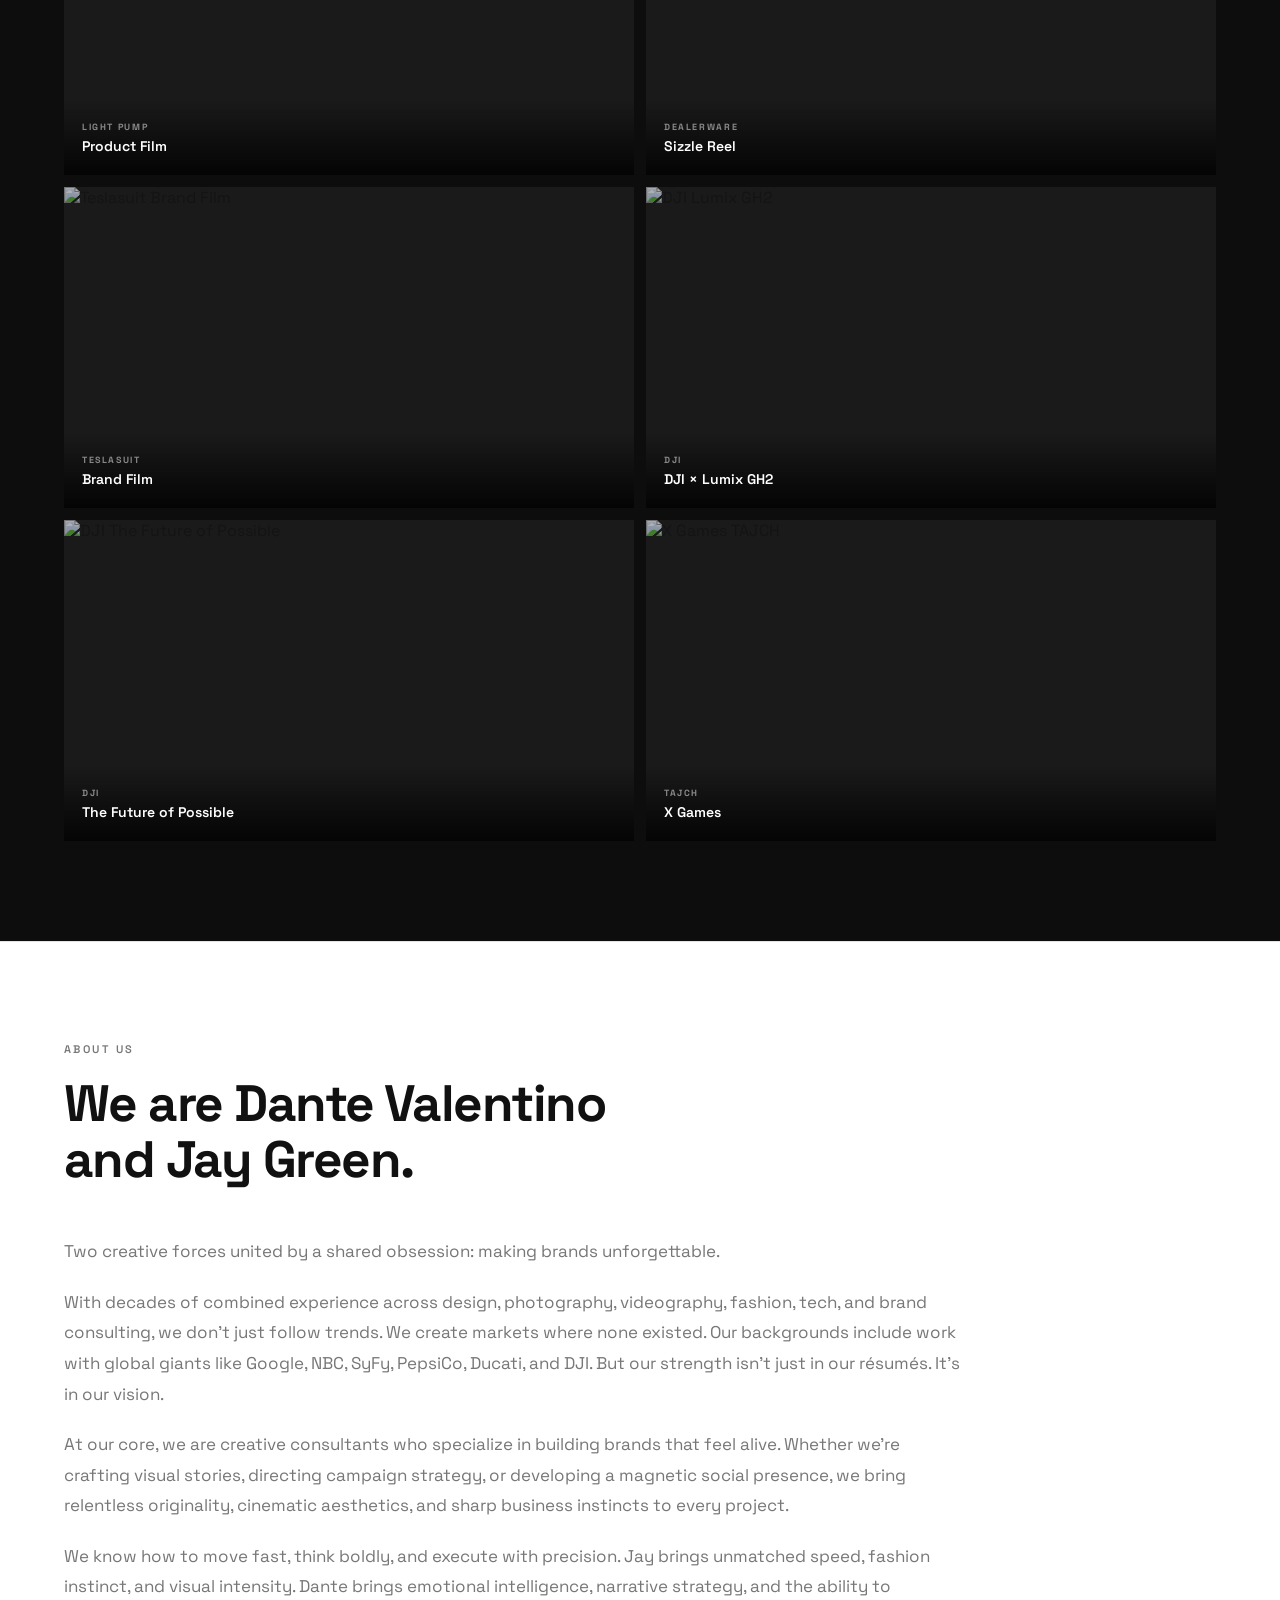
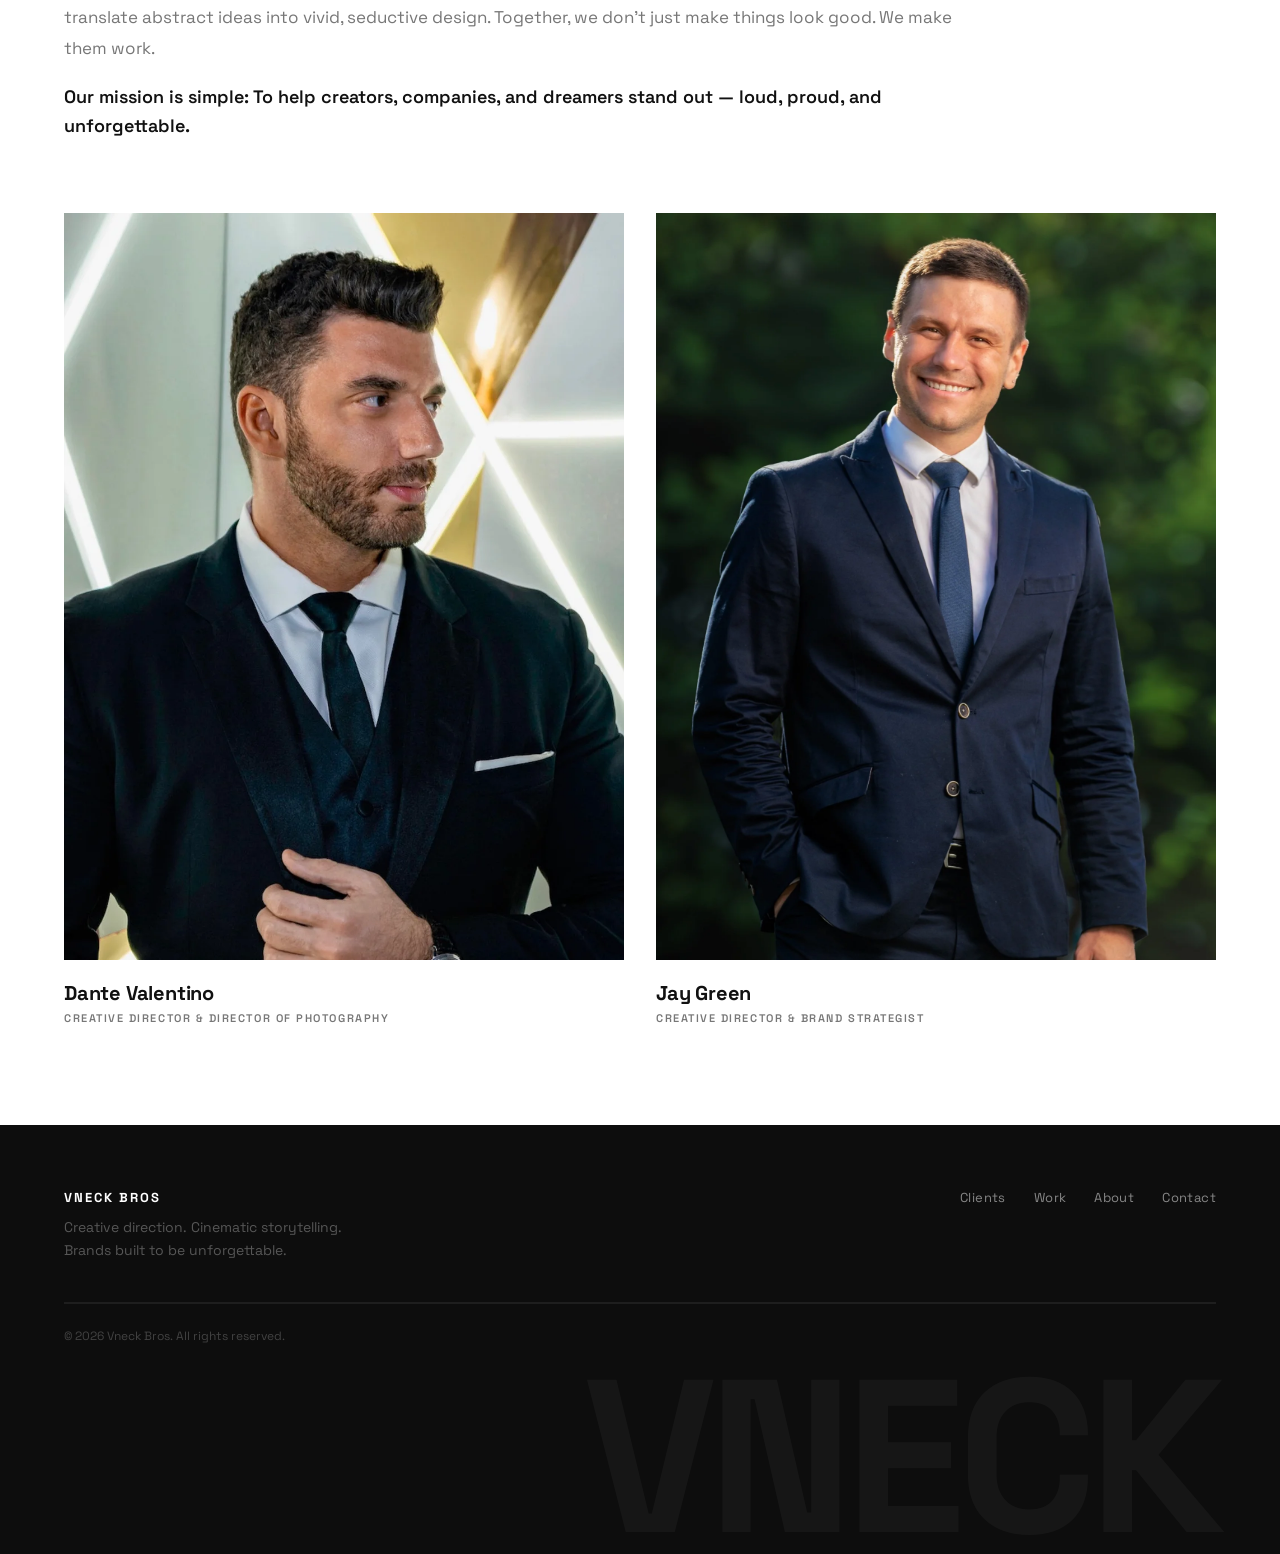
==== commit 25a3abc4: "Remove logo grid lines, bigger logos (220px), shorter hero, fix DJI thumbnail Co-Authored-By: Claude" ====
--- a/index.html
+++ b/index.html
@@ -120,7 +120,7 @@
         </div>
 
         <div class="vcard" data-video-id="F3RugNt7uzo" data-title="The Future of Possible" data-client="DJI">
-          <img src="https://img.youtube.com/vi/F3RugNt7uzo/maxresdefault.jpg" alt="DJI The Future of Possible" loading="lazy">
+          <img src="https://img.youtube.com/vi/F3RugNt7uzo/hqdefault.jpg" alt="DJI The Future of Possible" loading="lazy">
           <div class="vcard__overlay"><div class="vcard__play-btn"><svg width="14" height="16" viewBox="0 0 14 16" fill="white"><path d="M1 1l12 7-12 7V1z"/></svg></div></div>
           <div class="vcard__info"><div class="vcard__client">DJI</div><div class="vcard__title">The Future of Possible</div></div>
         </div>
--- a/assets/css/style.css
+++ b/assets/css/style.css
@@ -95,12 +95,12 @@
 
 .hero {
   position: relative;
-  min-height: 100vh;
+  min-height: 60vh;
   display: flex;
   align-items: center;
   justify-content: center;
   overflow: hidden;
-  padding: calc(var(--nav-h) + 60px) var(--pad) 80px;
+  padding: calc(var(--nav-h) + 80px) var(--pad) 100px;
 }
 
 /* The purple radial glow — centered, full height */
@@ -408,24 +408,19 @@
 .logo-grid {
   display: grid;
   grid-template-columns: repeat(4, 1fr);
-  border-top: 1px solid var(--border);
-  border-left: 1px solid var(--border);
+  gap: 48px 32px;
 }
 
 .logo-cell {
   display: flex;
   align-items: center;
   justify-content: center;
-  padding: 52px 48px;
-  border-right: 1px solid var(--border);
-  border-bottom: 1px solid var(--border);
-  min-height: 160px;
+  padding: 16px 0;
 }
 
 .logo-cell img {
-  max-width: 200px;
-  max-height: 80px;
-  width: auto;
+  width: 220px;
+  max-width: 100%;
   height: auto;
   filter: grayscale(1) opacity(0.5);
   transition: filter 0.25s;
@@ -611,7 +606,7 @@
 @media (max-width: 580px) {
   .team-grid { grid-template-columns: 1fr; }
   .logo-grid { grid-template-columns: repeat(2, 1fr); }
-  .logo-cell { padding: 28px 20px; min-height: 100px; }
-  .logo-cell img { max-width: 120px; max-height: 52px; }
+  .logo-cell { padding: 8px 0; }
+  .logo-cell img { width: 140px; }
   .nav__links { display: none; }
 }
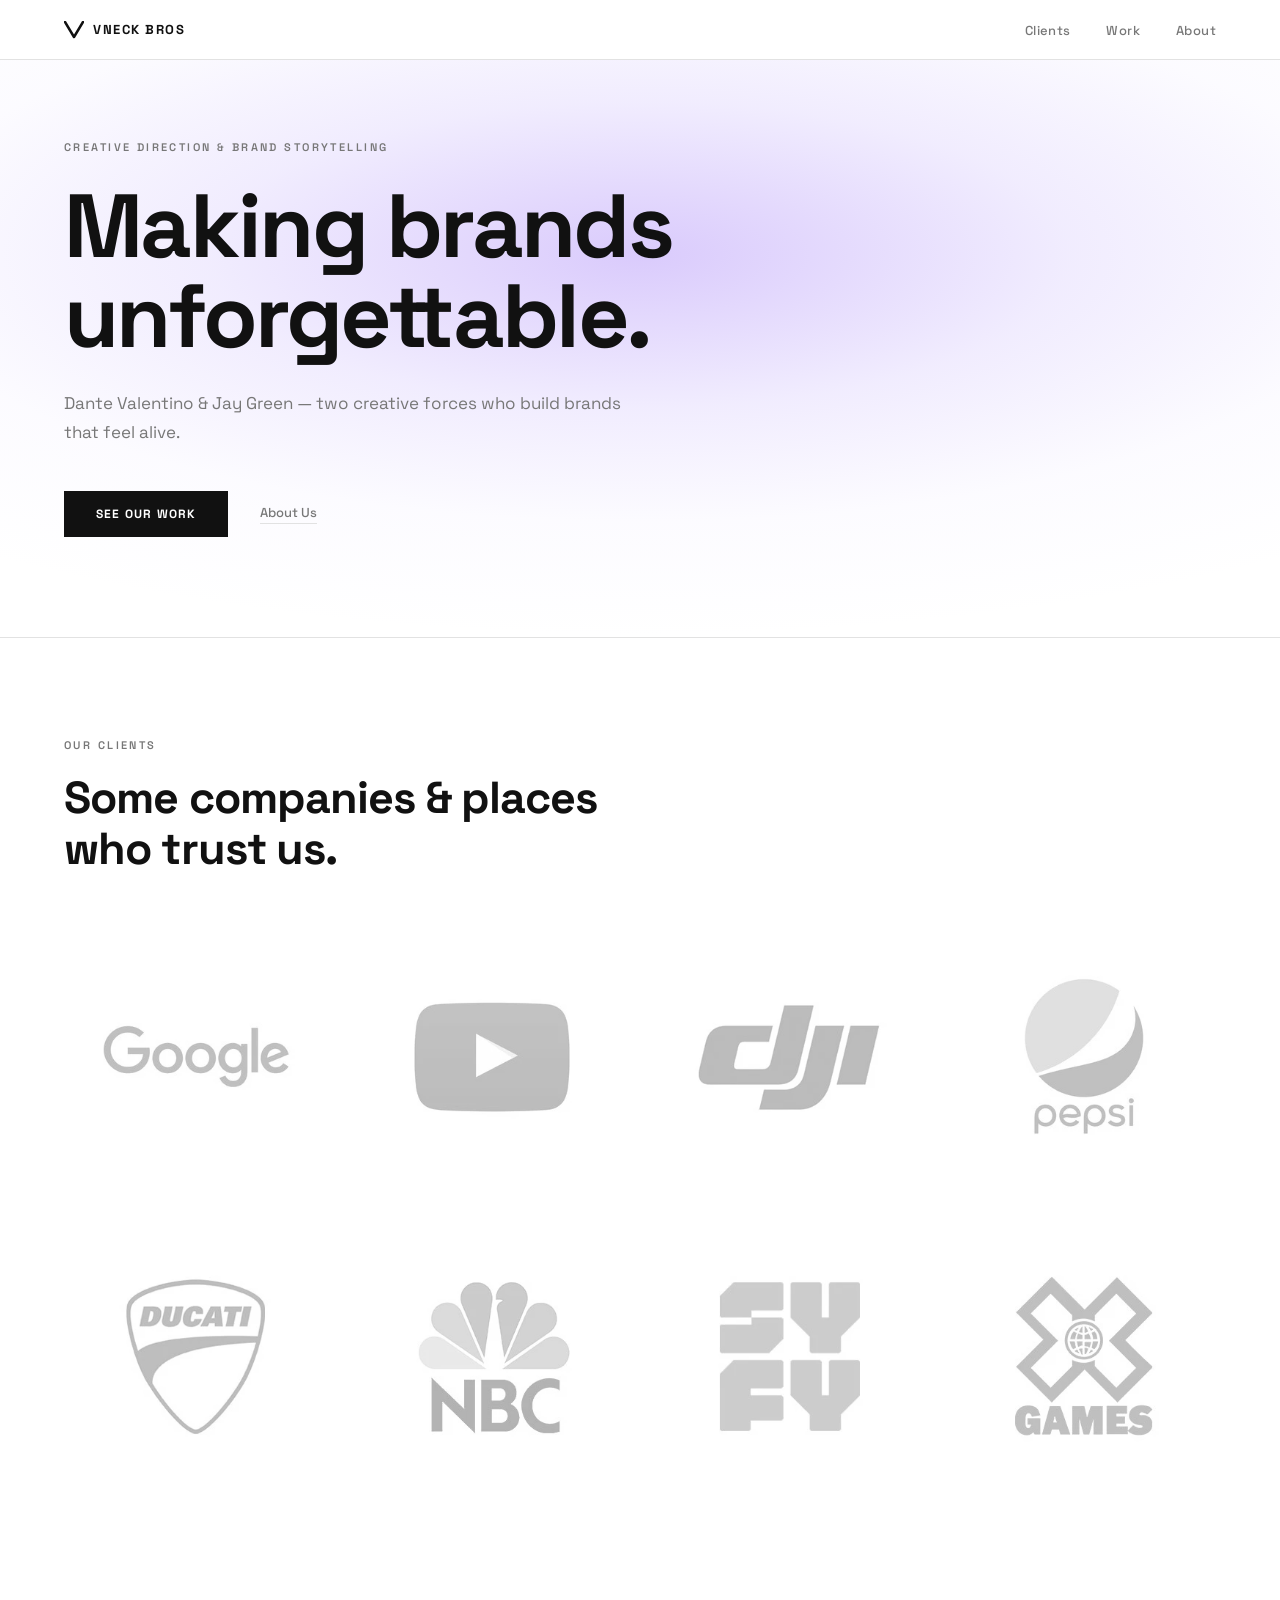
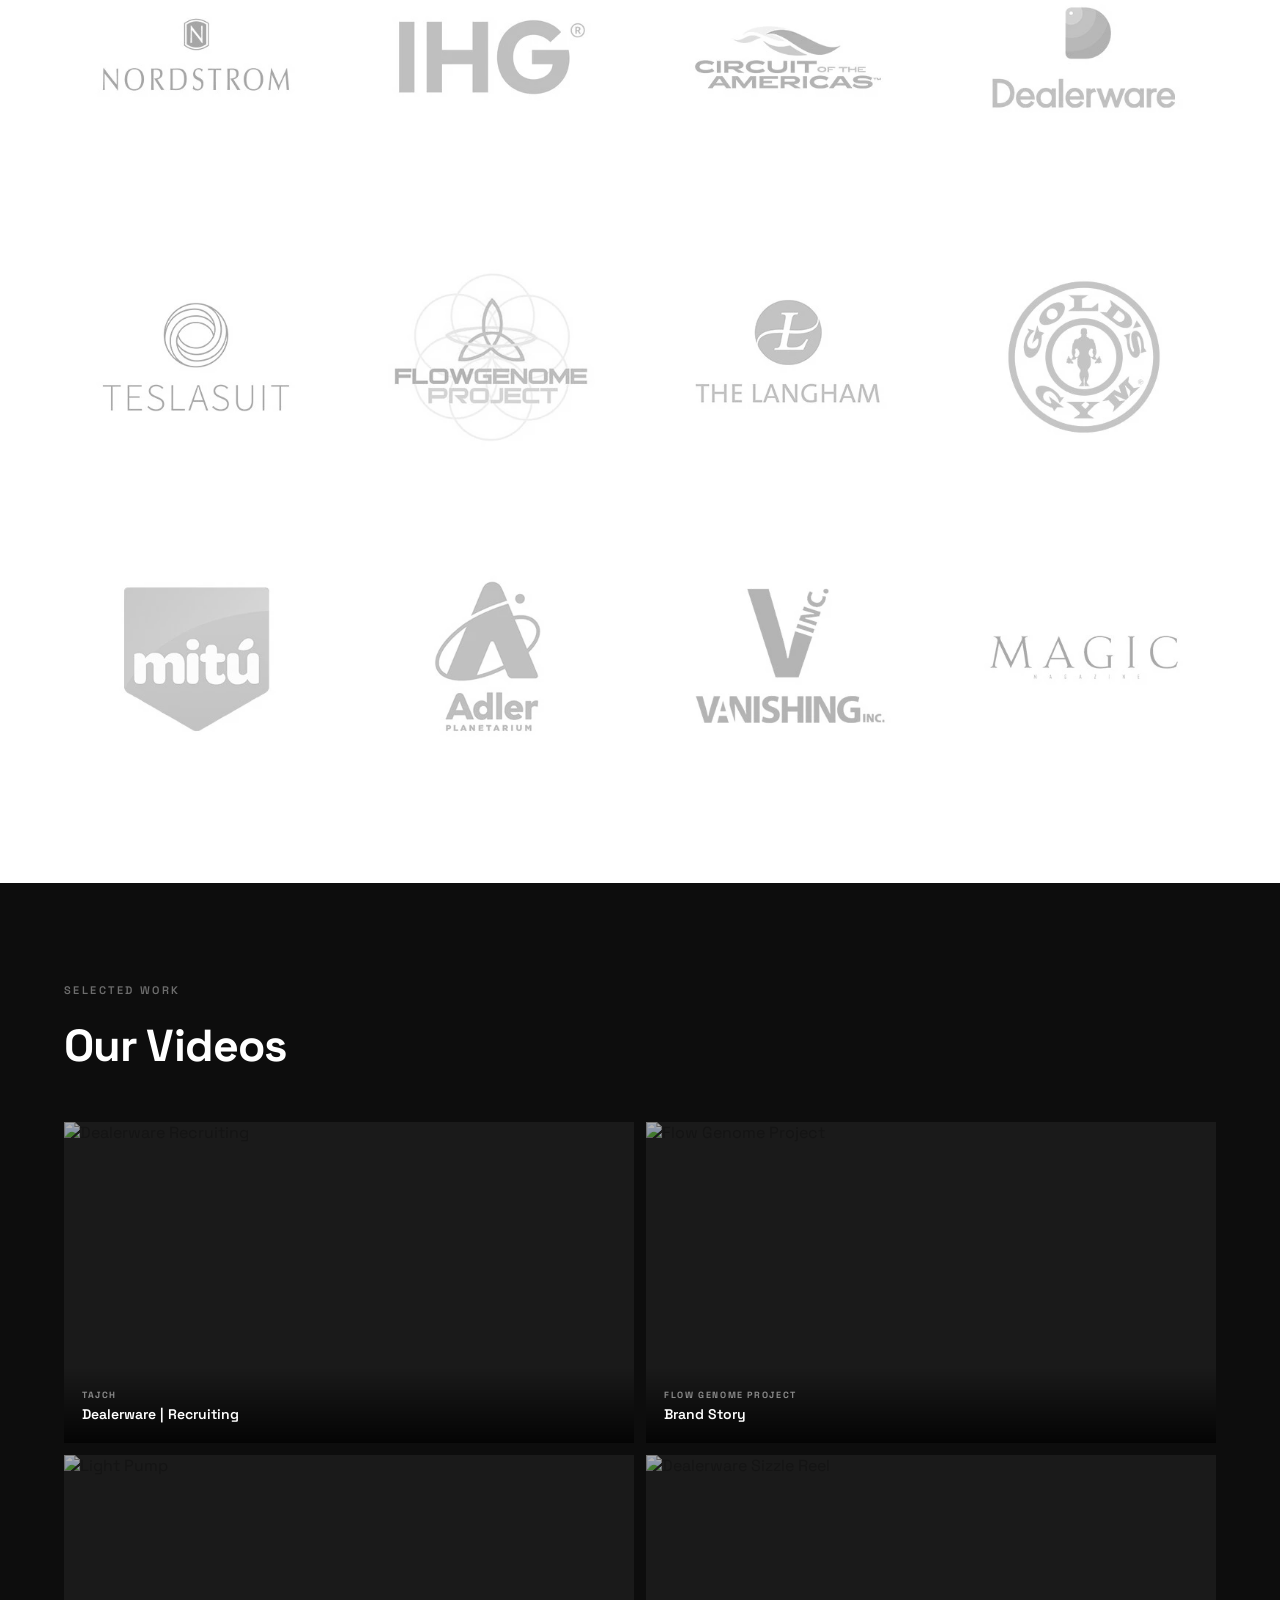
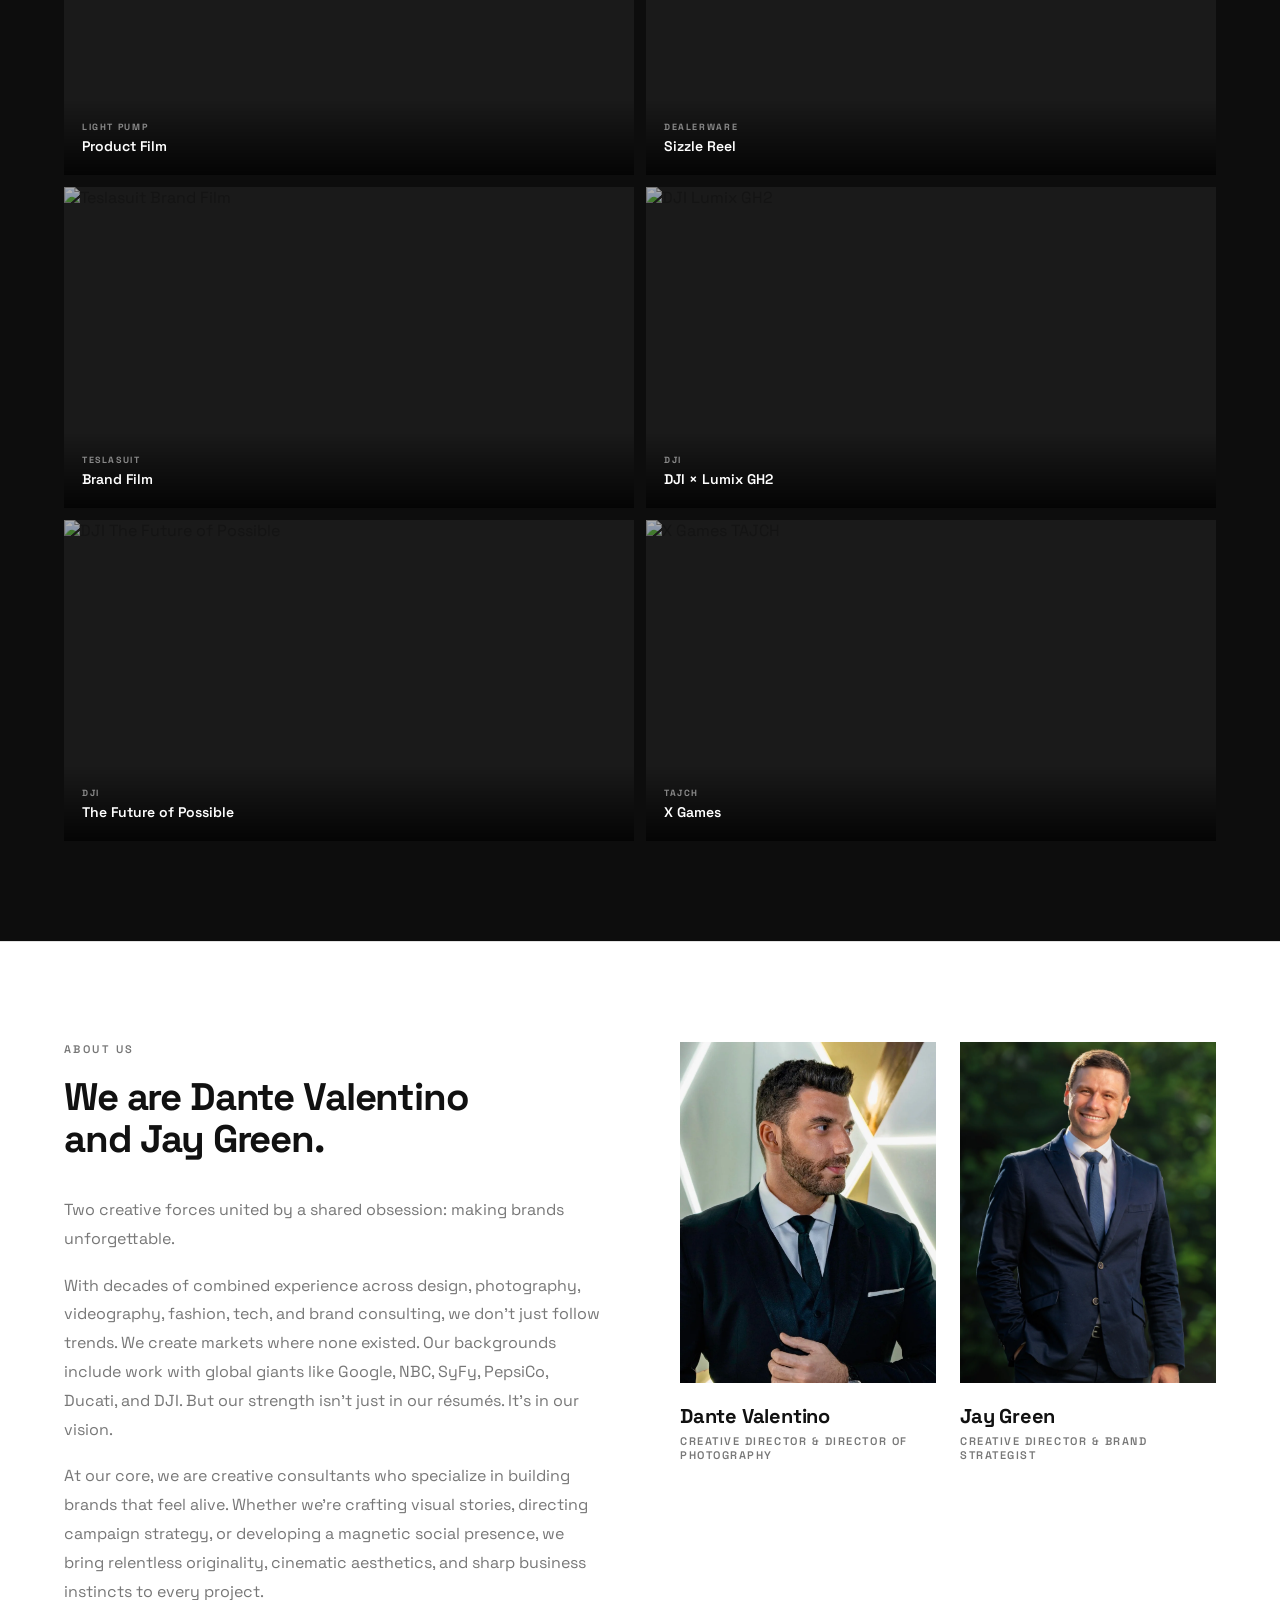
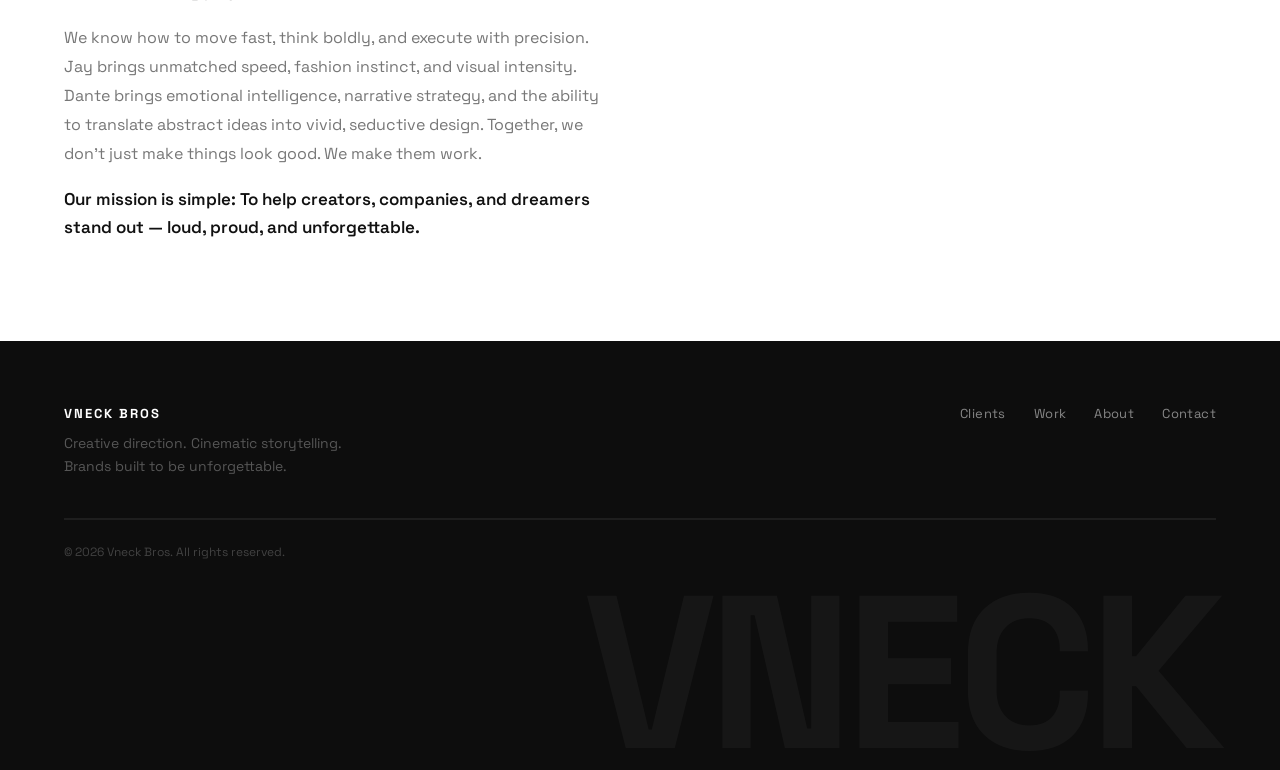
==== commit 6af411fe: "Redesign About: copy left + photos right, crop Jay to chest level Co-Authored-By: Claude Sonnet 4.6 " ====
--- a/index.html
+++ b/index.html
@@ -138,30 +138,37 @@
   <!-- ABOUT -->
   <section class="about" id="about">
     <div class="about__inner">
-      <p class="sec-label fade-up">About Us</p>
-      <h2 class="about__heading fade-up">We are Dante Valentino<br>and Jay Green.</h2>
-      <div class="about__body fade-up">
-        <p>Two creative forces united by a shared obsession: making brands unforgettable.</p>
-        <p>With decades of combined experience across design, photography, videography, fashion, tech, and brand consulting, we don't just follow trends. We create markets where none existed. Our backgrounds include work with global giants like Google, NBC, SyFy, PepsiCo, Ducati, and DJI. But our strength isn't just in our résumés. It's in our vision.</p>
-        <p>At our core, we are creative consultants who specialize in building brands that feel alive. Whether we're crafting visual stories, directing campaign strategy, or developing a magnetic social presence, we bring relentless originality, cinematic aesthetics, and sharp business instincts to every project.</p>
-        <p>We know how to move fast, think boldly, and execute with precision. Jay brings unmatched speed, fashion instinct, and visual intensity. Dante brings emotional intelligence, narrative strategy, and the ability to translate abstract ideas into vivid, seductive design. Together, we don't just make things look good. We make them work.</p>
-        <p class="about__mission">Our mission is simple: To help creators, companies, and dreamers stand out — loud, proud, and unforgettable.</p>
-      </div>
-      <div class="team-grid fade-up">
-        <div class="team-card">
-          <div class="team-card__photo">
-            <img src="assets/images/dante.jpg" alt="Dante Valentino">
+      <div class="about__layout">
+
+        <div class="about__copy fade-up">
+          <p class="sec-label">About Us</p>
+          <h2 class="about__heading">We are Dante Valentino<br>and Jay Green.</h2>
+          <div class="about__body">
+            <p>Two creative forces united by a shared obsession: making brands unforgettable.</p>
+            <p>With decades of combined experience across design, photography, videography, fashion, tech, and brand consulting, we don't just follow trends. We create markets where none existed. Our backgrounds include work with global giants like Google, NBC, SyFy, PepsiCo, Ducati, and DJI. But our strength isn't just in our résumés. It's in our vision.</p>
+            <p>At our core, we are creative consultants who specialize in building brands that feel alive. Whether we're crafting visual stories, directing campaign strategy, or developing a magnetic social presence, we bring relentless originality, cinematic aesthetics, and sharp business instincts to every project.</p>
+            <p>We know how to move fast, think boldly, and execute with precision. Jay brings unmatched speed, fashion instinct, and visual intensity. Dante brings emotional intelligence, narrative strategy, and the ability to translate abstract ideas into vivid, seductive design. Together, we don't just make things look good. We make them work.</p>
+            <p class="about__mission">Our mission is simple: To help creators, companies, and dreamers stand out — loud, proud, and unforgettable.</p>
           </div>
-          <div class="team-card__name">Dante Valentino</div>
-          <div class="team-card__role">Creative Director &amp; Director of Photography</div>
-        </div>
-        <div class="team-card">
-          <div class="team-card__photo">
-            <img src="assets/images/jay.jpg" alt="Jay Green">
+        </div>
+
+        <div class="about__photos fade-up">
+          <div class="team-card">
+            <div class="team-card__photo">
+              <img src="assets/images/dante.jpg" alt="Dante Valentino">
+            </div>
+            <div class="team-card__name">Dante Valentino</div>
+            <div class="team-card__role">Creative Director &amp; Director of Photography</div>
           </div>
-          <div class="team-card__name">Jay Green</div>
-          <div class="team-card__role">Creative Director &amp; Brand Strategist</div>
-        </div>
+          <div class="team-card">
+            <div class="team-card__photo">
+              <img src="assets/images/jay.jpg" alt="Jay Green" style="object-position: center 8%;">
+            </div>
+            <div class="team-card__name">Jay Green</div>
+            <div class="team-card__role">Creative Director &amp; Brand Strategist</div>
+          </div>
+        </div>
+
       </div>
     </div>
   </section>
--- a/assets/css/style.css
+++ b/assets/css/style.css
@@ -217,36 +217,55 @@
   max-width: var(--max-w);
 }
 
+/* Side-by-side layout: copy left, photos right */
+.about__layout {
+  display: grid;
+  grid-template-columns: 1fr 1fr;
+  gap: 80px;
+  align-items: start;
+}
+
+.about__copy {
+  position: sticky;
+  top: calc(var(--nav-h) + 24px);
+}
+
 .about__heading {
-  font-size: clamp(32px, 4vw, 60px);
+  font-size: clamp(28px, 3vw, 48px);
   font-weight: 700;
   letter-spacing: -0.03em;
   line-height: 1.1;
-  margin-bottom: 48px;
+  margin-bottom: 36px;
 }
 
 .about__body {
-  max-width: 900px;
-  margin-bottom: 72px;
+  margin-bottom: 0;
 }
 
 .about__body p {
-  font-size: 17px;
+  font-size: 16px;
   line-height: 1.8;
   color: var(--muted);
-  margin-bottom: 20px;
+  margin-bottom: 18px;
 }
 
 .about__body p:last-child { margin-bottom: 0; }
 
 .about__mission {
-  font-size: 18px !important;
+  font-size: 17px !important;
   font-weight: 600 !important;
   color: var(--black) !important;
   line-height: 1.6 !important;
 }
 
-/* Team grid — 2 photos side by side */
+/* Photos column — 2 photos side by side */
+.about__photos {
+  display: grid;
+  grid-template-columns: 1fr 1fr;
+  gap: 24px;
+}
+
+/* Legacy team-grid kept for safety */
 .team-grid {
   display: grid;
   grid-template-columns: 1fr 1fr;
@@ -598,6 +617,9 @@
 
   .video-grid { grid-template-columns: 1fr; }
   .logo-grid { grid-template-columns: repeat(2, 1fr); }
+  .about__layout { grid-template-columns: 1fr; gap: 48px; }
+  .about__copy { position: static; }
+  .about__photos { grid-template-columns: 1fr 1fr; gap: 20px; }
   .team-grid { grid-template-columns: 1fr 1fr; gap: 20px; }
 
   .footer__top { flex-direction: column; }
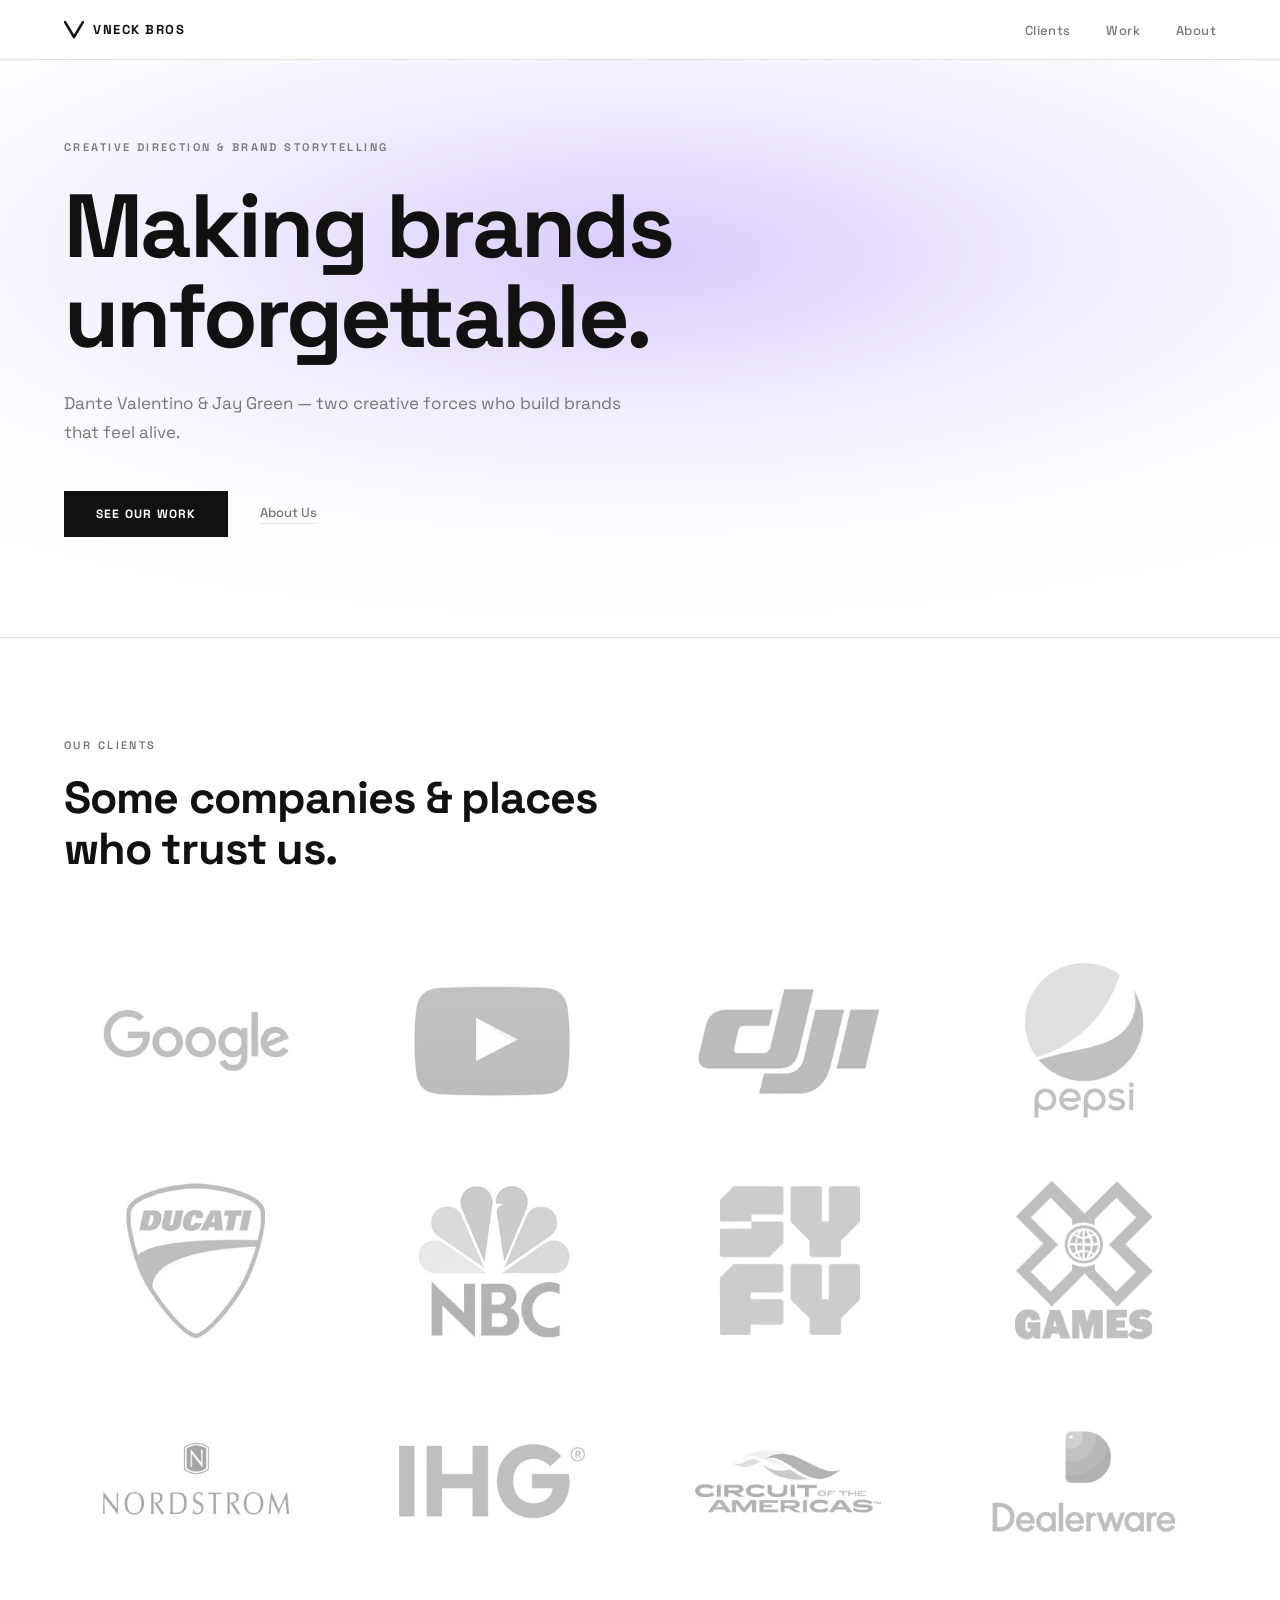
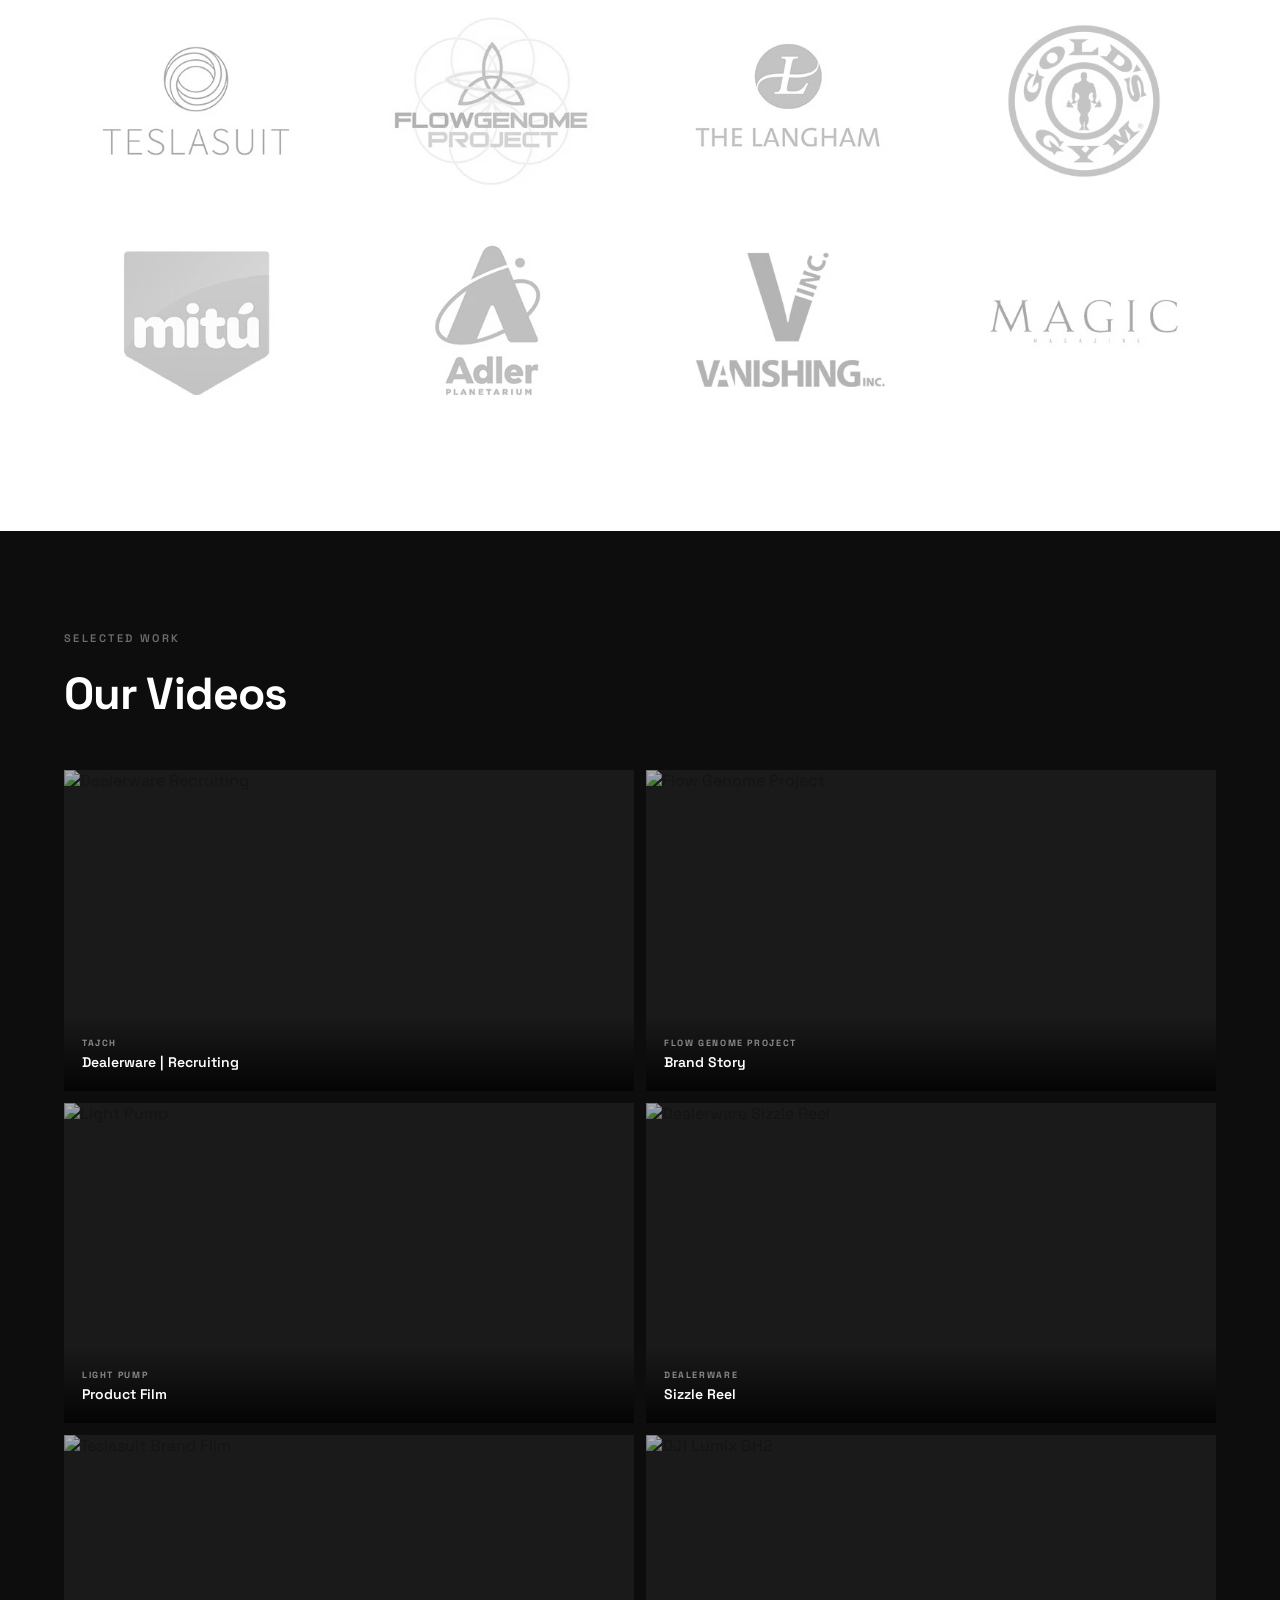
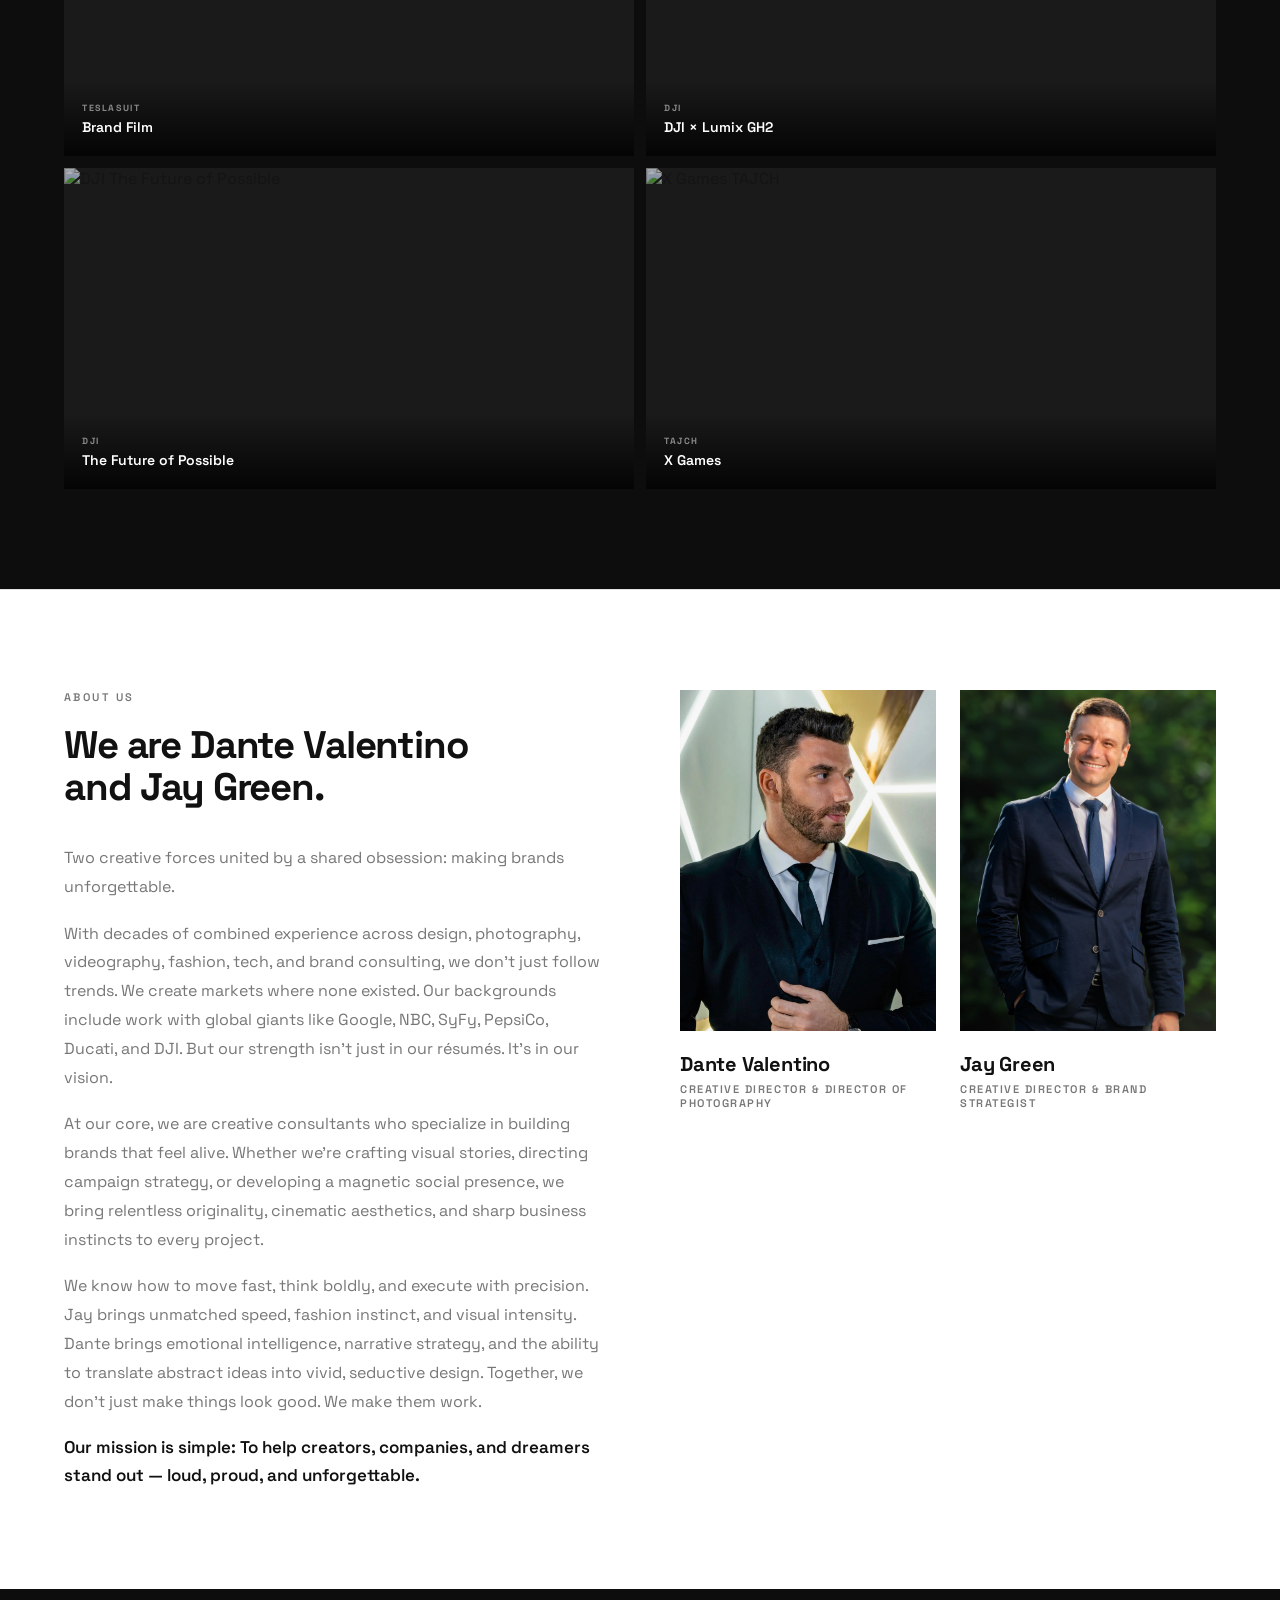
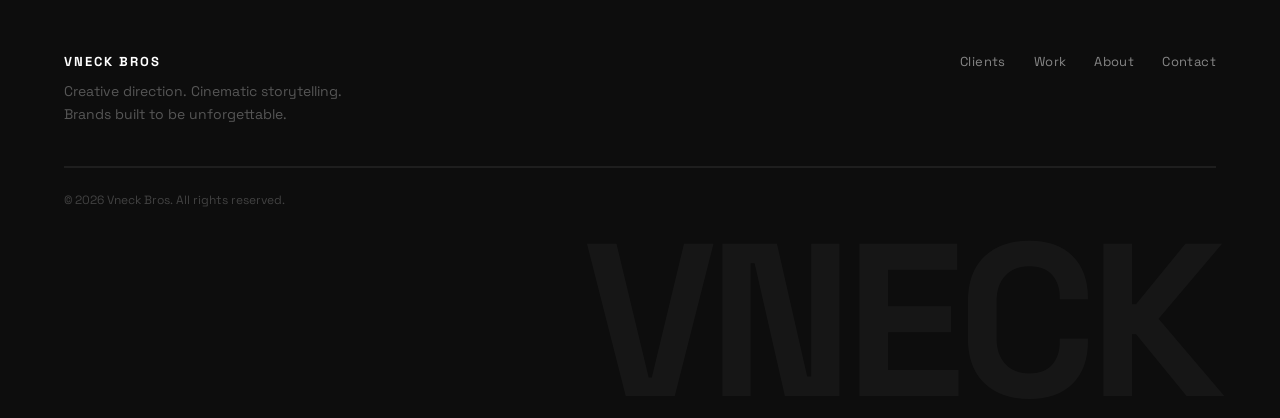
==== commit 86a57ae4: "Add V-mark favicon in all standard sizes Co-Authored-By: Claude Sonnet 4.6 <noreply@anthropic.com>" ====
--- a/index.html
+++ b/index.html
@@ -2,6 +2,11 @@
 <html lang="en">
 <head>
   <meta charset="UTF-8">
+  <link rel="icon" type="image/x-icon" href="assets/images/favicons/favicon.ico">
+  <link rel="icon" type="image/png" sizes="16x16" href="assets/images/favicons/favicon-16x16.png">
+  <link rel="icon" type="image/png" sizes="32x32" href="assets/images/favicons/favicon-32x32.png">
+  <link rel="apple-touch-icon" sizes="180x180" href="assets/images/favicons/apple-touch-icon.png">
+  <link rel="icon" type="image/svg+xml" href="assets/images/favicon.svg">
   <meta name="viewport" content="width=device-width, initial-scale=1.0">
   <title>Vneck Bros — Creative Direction & Brand Storytelling</title>
   <meta name="description" content="Dante Valentino & Jay Green. Creative directors making brands unforgettable.">
--- a/assets/css/style.css
+++ b/assets/css/style.css
@@ -95,7 +95,6 @@
 
 .hero {
   position: relative;
-  min-height: 60vh;
   display: flex;
   align-items: center;
   justify-content: center;
@@ -427,14 +426,14 @@
 .logo-grid {
   display: grid;
   grid-template-columns: repeat(4, 1fr);
-  gap: 48px 32px;
+  gap: 0 32px;
 }
 
 .logo-cell {
   display: flex;
   align-items: center;
   justify-content: center;
-  padding: 16px 0;
+  padding: 0;
 }
 
 .logo-cell img {
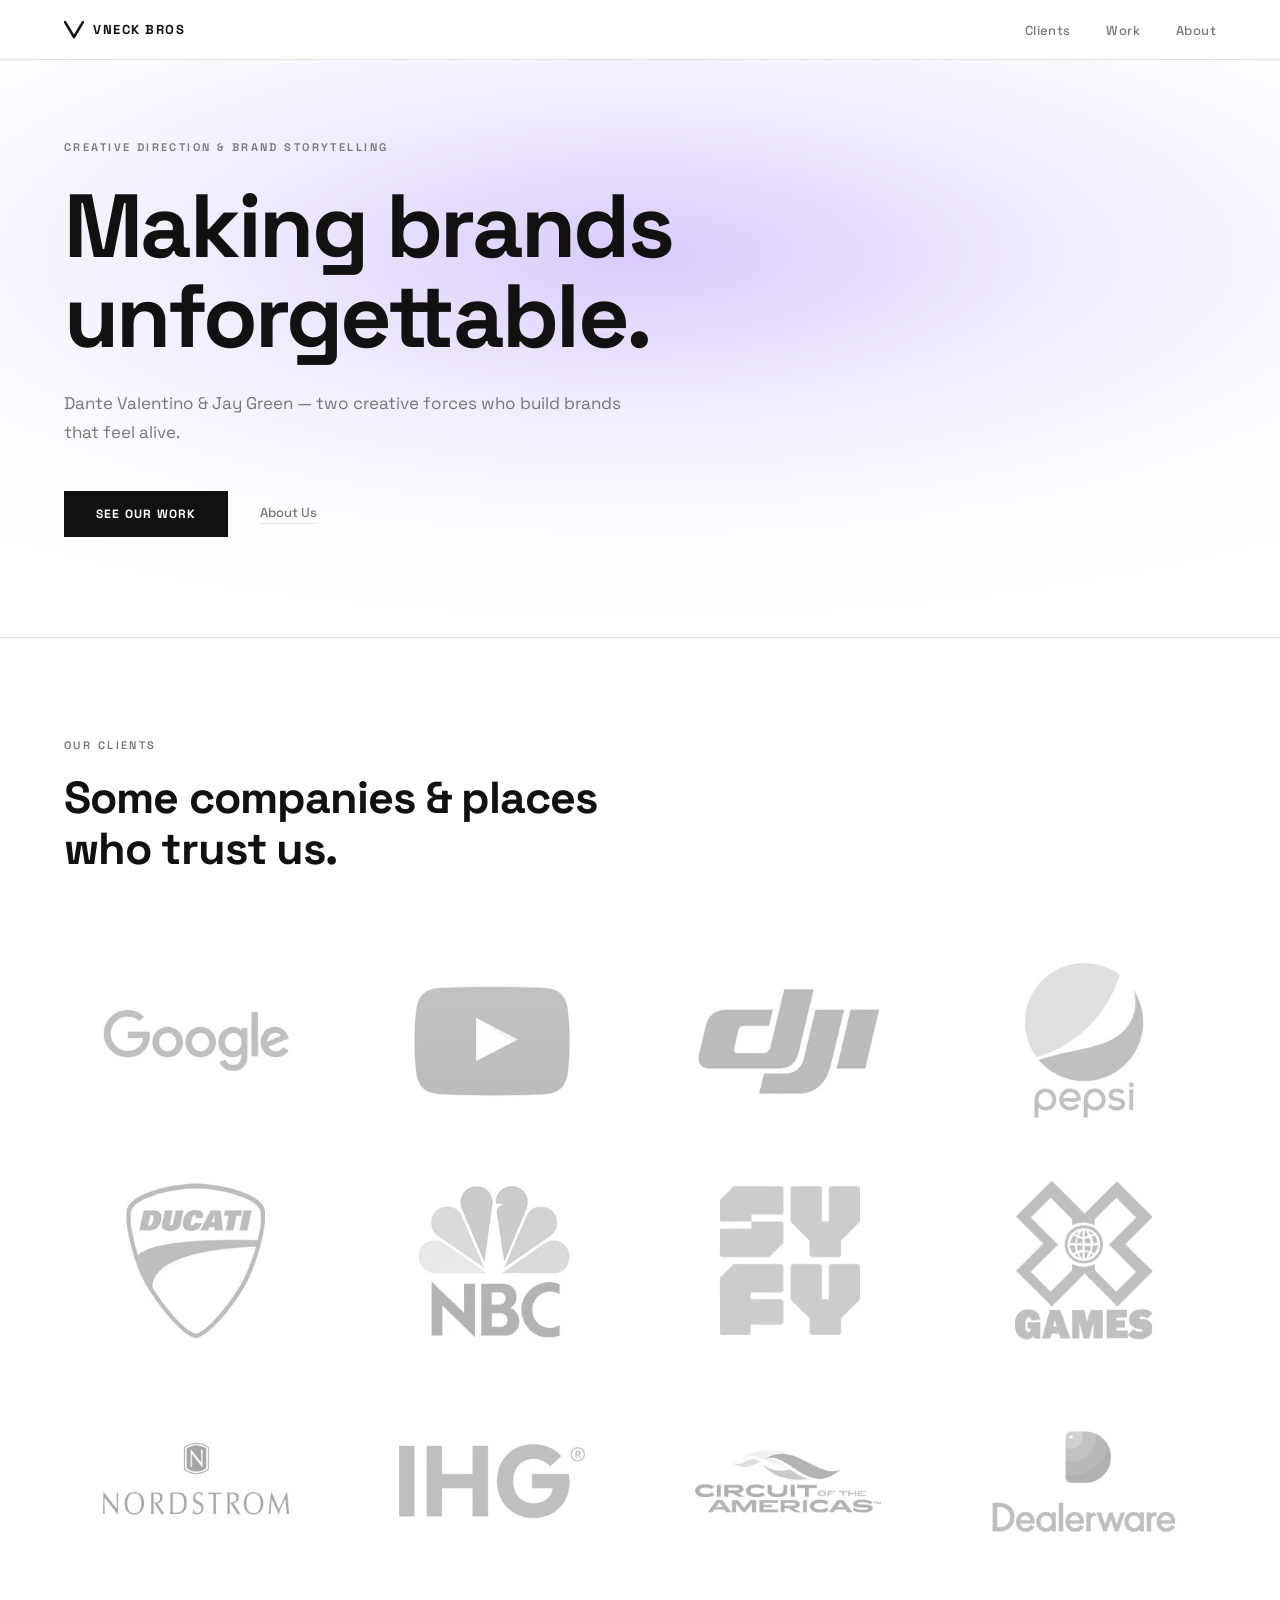
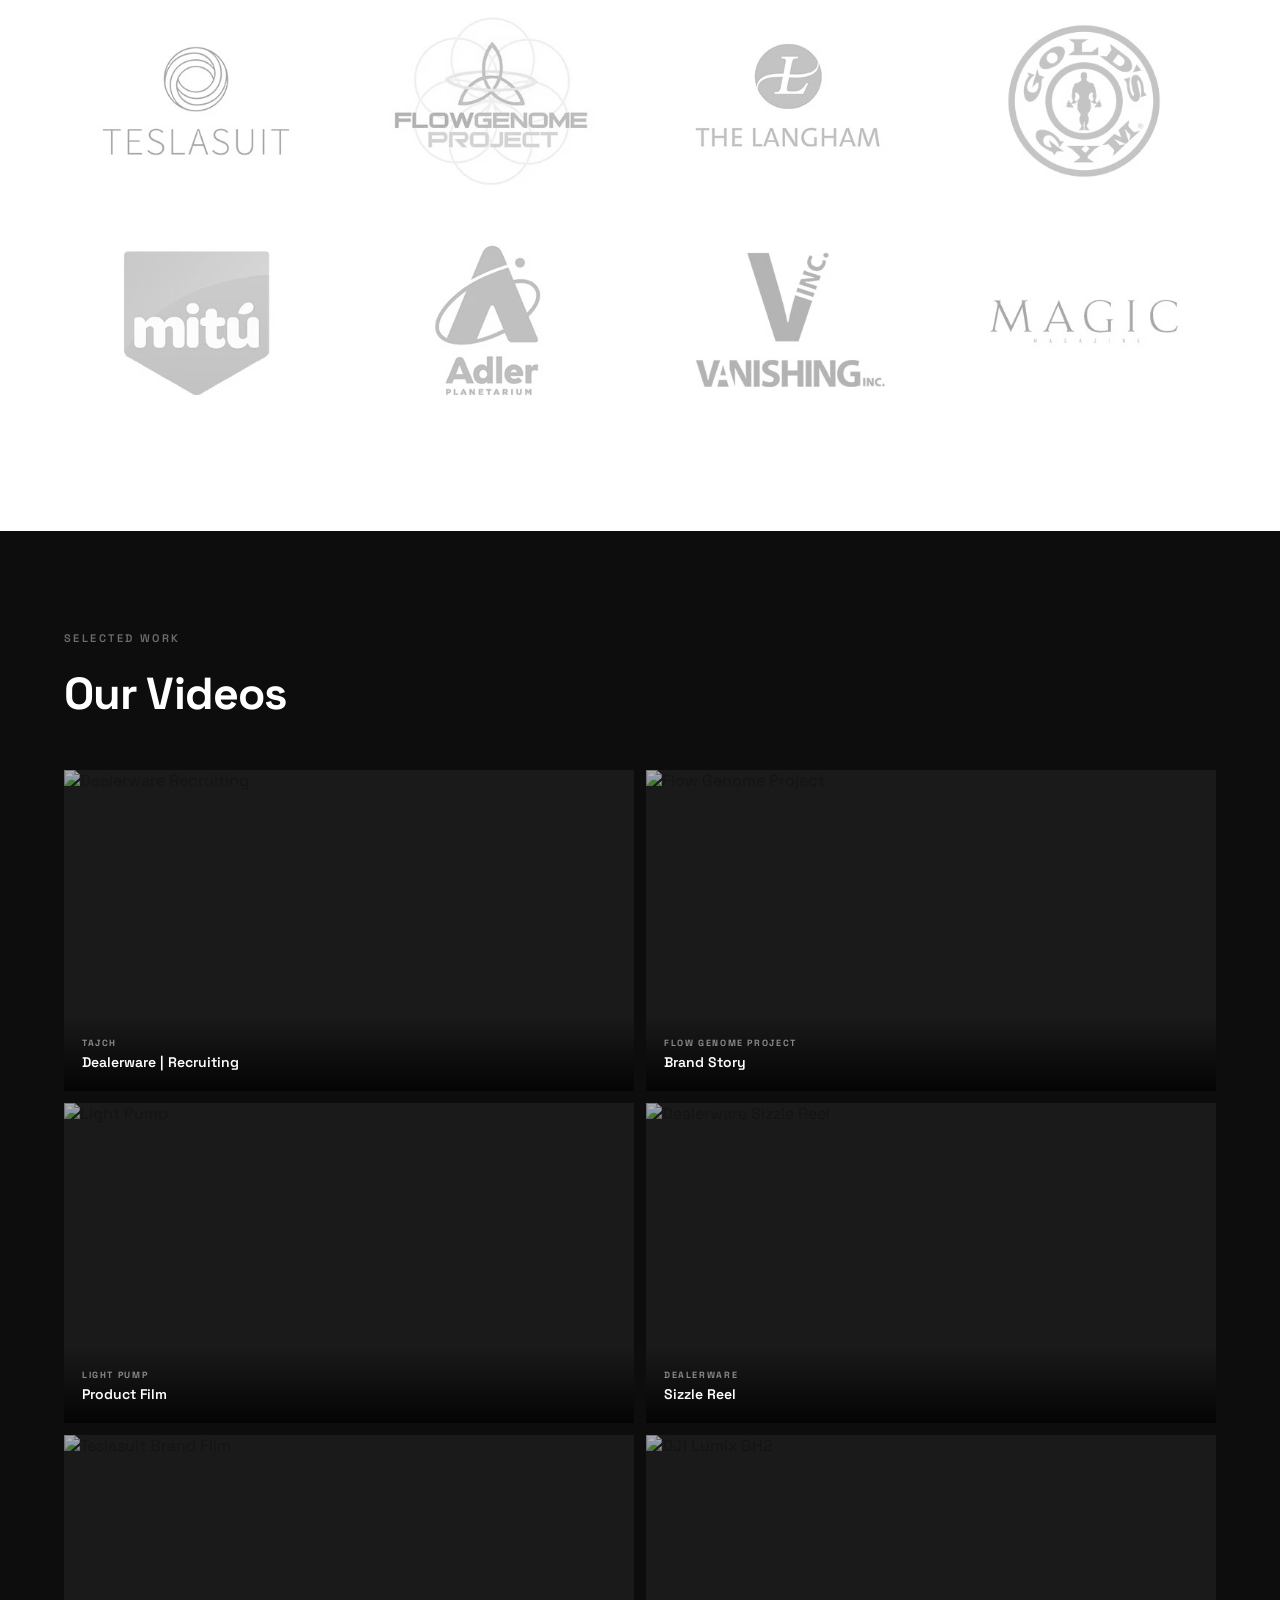
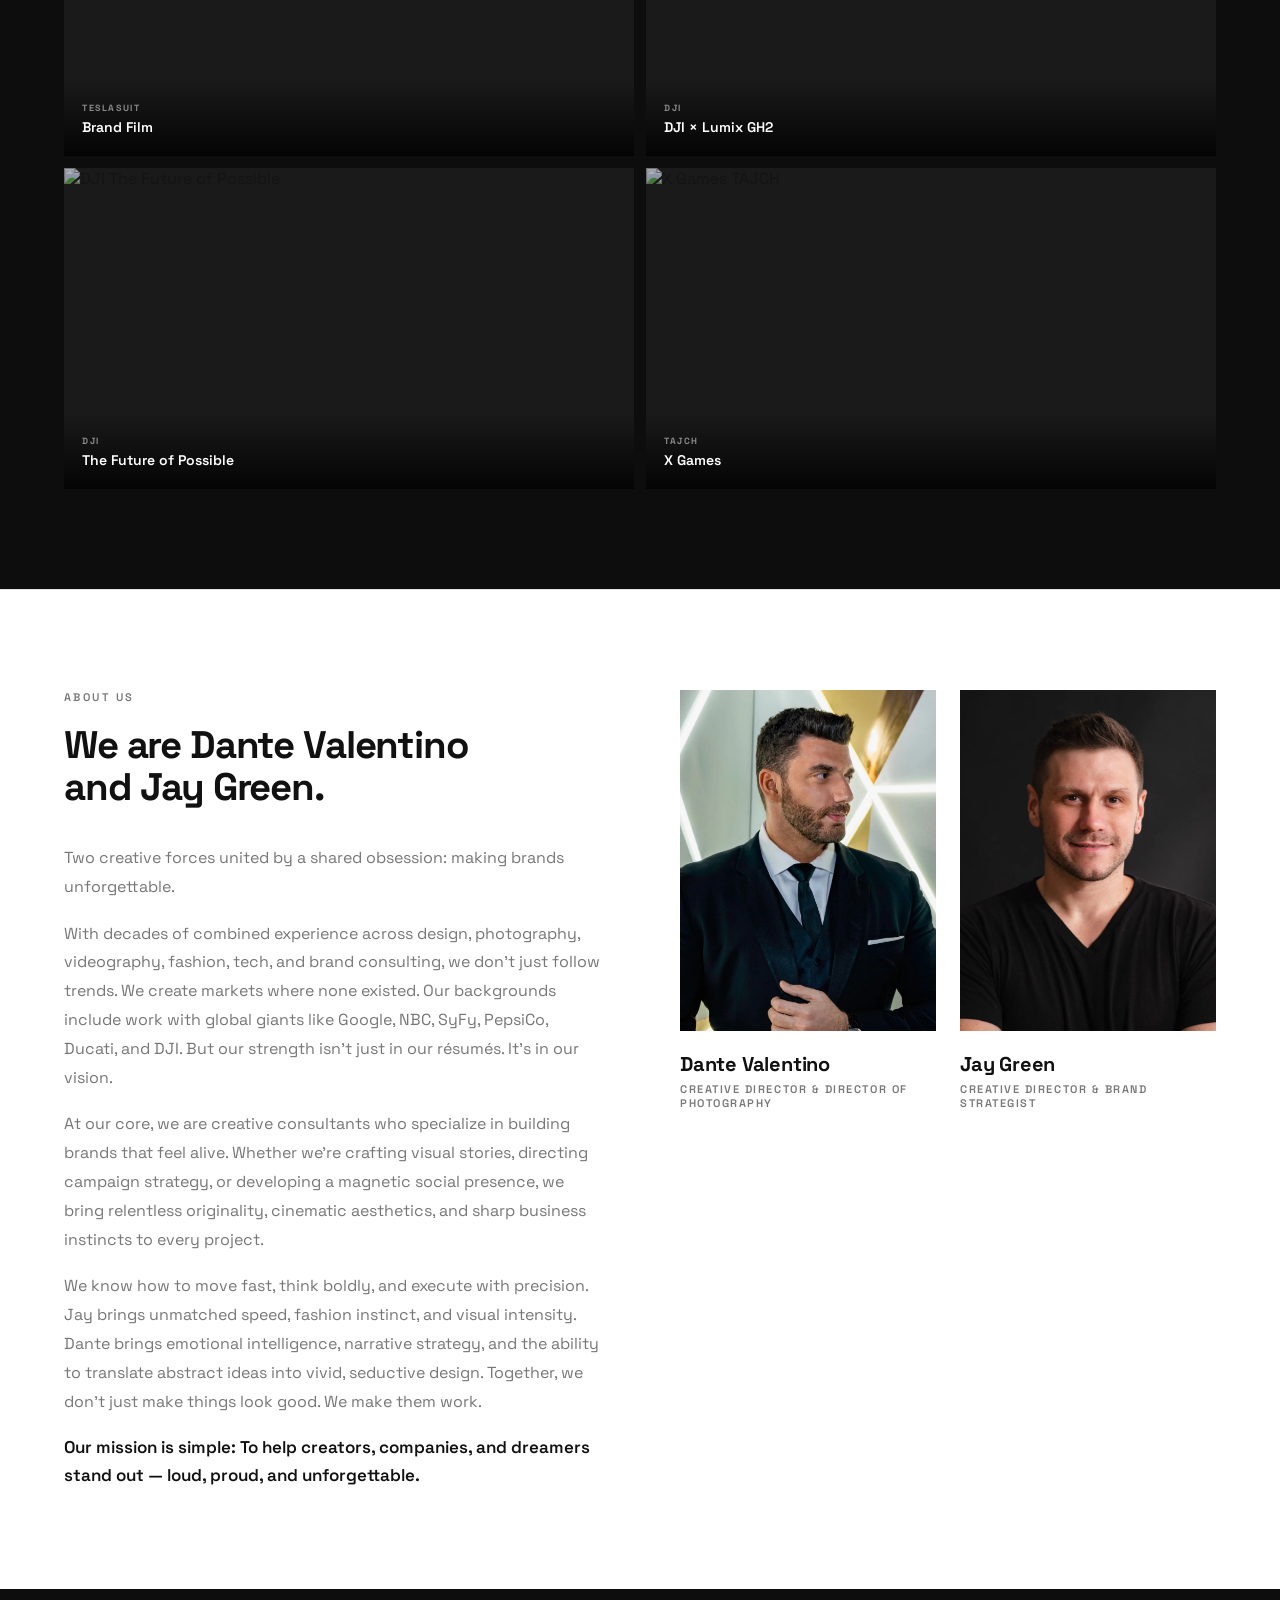
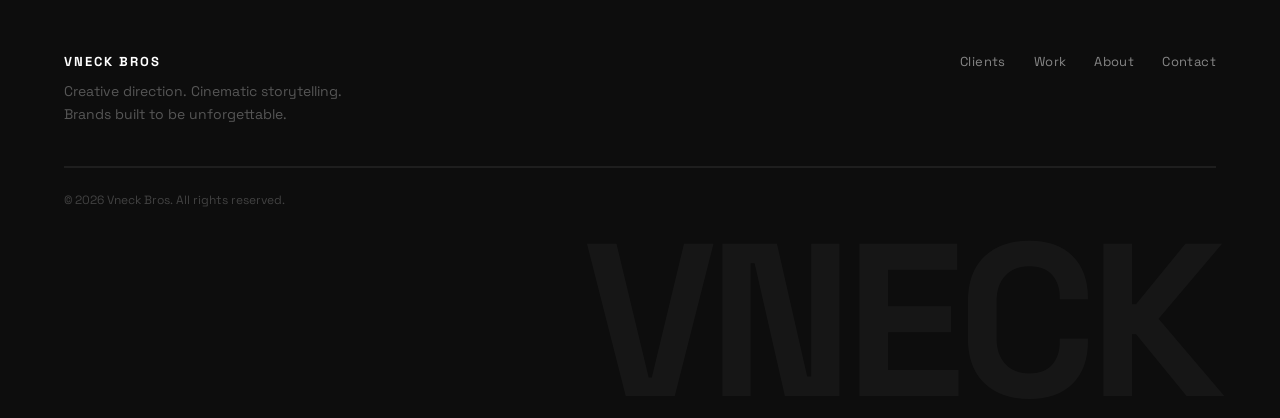
==== commit 35112b6e: "Replace Jay's photo with new headshot (webp) Co-Authored-By: Claude Sonnet 4.6 <noreply@anthropic.co" ====
--- a/index.html
+++ b/index.html
@@ -167,7 +167,7 @@
           </div>
           <div class="team-card">
             <div class="team-card__photo">
-              <img src="assets/images/jay.jpg" alt="Jay Green" style="object-position: center 8%;">
+              <img src="assets/images/jay.webp" alt="Jay Green" style="object-position: center 8%;">
             </div>
             <div class="team-card__name">Jay Green</div>
             <div class="team-card__role">Creative Director &amp; Brand Strategist</div>
